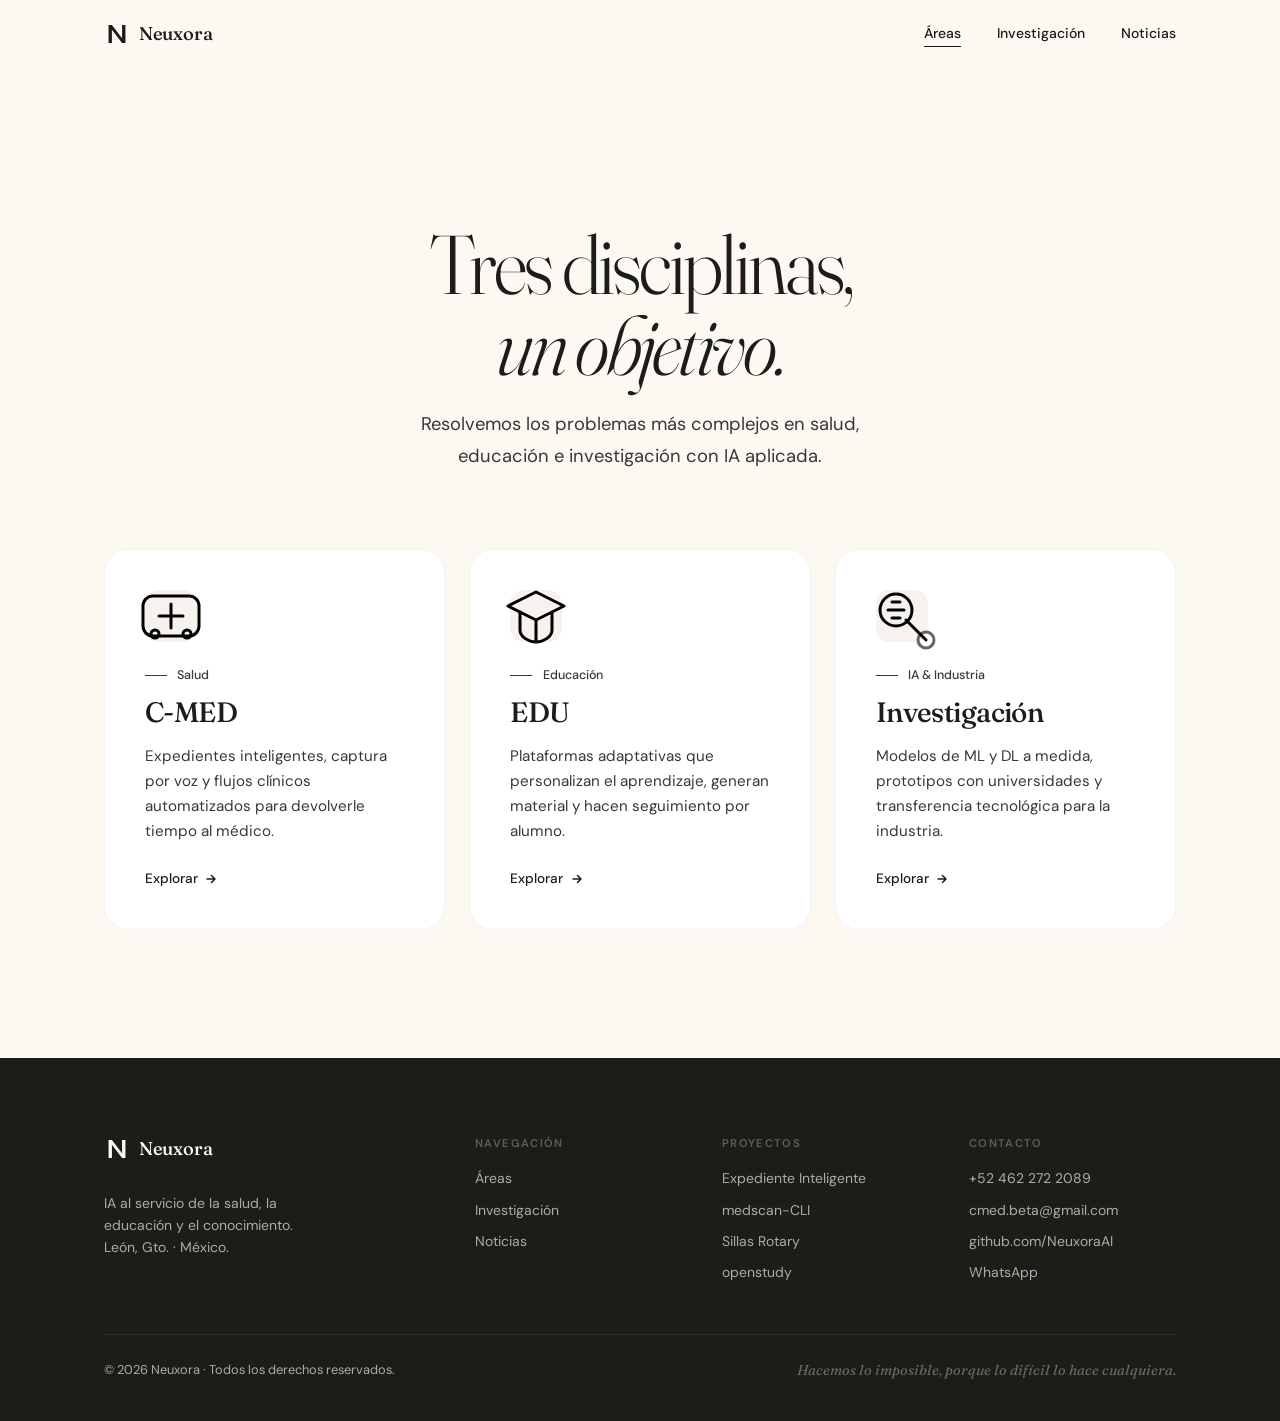
==== areas.html @ ff1f50e8 "style: switch to DM Sans, remove accent color, drop Carreras nav item - Replace Manrope with DM Sans" ====
<!DOCTYPE html>
<html lang="es-MX">
<head>
  <meta charset="utf-8" />
  <meta name="viewport" content="width=device-width, initial-scale=1" />
  <title>Áreas — Neuxora</title>
  <meta name="description" content="Salud, educación e investigación: tres disciplinas con un solo objetivo. IA aplicada donde más se necesita." />
  <link rel="icon" href="assets/logo-n.svg" type="image/svg+xml" />

  <link rel="preconnect" href="https://fonts.googleapis.com" />
  <link rel="preconnect" href="https://fonts.gstatic.com" crossorigin />
  <link href="https://fonts.googleapis.com/css2?family=DM+Sans:ital,opsz,wght@0,9..40,300..700;1,9..40,300..700&family=Fraunces:ital,opsz,wght@0,9..144,300..700;1,9..144,300..700&display=swap" rel="stylesheet" />

  <link rel="stylesheet" href="assets/neuxora.css" />
</head>
<body>

<!-- NAV -->
<nav id="nav">
  <div class="nav-inner">
    <a href="index.html" class="brand-mark" aria-label="Neuxora inicio">
      <svg viewBox="0 0 40 40" aria-hidden="true"><path fill="currentColor" d="M7 6h5.2l15.6 20.6V6H33v28h-5.2L12.2 13.4V34H7z"/></svg>
      <span class="brand-wordmark">Neuxora</span>
    </a>
    <div class="nav-links">
      <a href="areas.html"         class="nav-link active">Áreas</a>
      <a href="investigacion.html" class="nav-link">Investigación</a>
      <a href="noticias.html"      class="nav-link">Noticias</a>
    </div>
  </div>
</nav>

<!-- HERO -->
<header style="padding-top:clamp(8rem,18vw,14rem); padding-bottom:clamp(3rem,6vw,5rem);">
  <div class="u-container" style="max-width:56rem;">
    <h1 class="page-hero-title hero-in hero-in-1" style="text-align:center;">
      Tres disciplinas,<br><em>un objetivo.</em>
    </h1>
    <p class="hero-in hero-in-2" style="text-align:center; margin-top:1.5rem; font-size:clamp(1rem,1.8vw,1.15rem); line-height:1.7; color:var(--nx-muted); max-width:40ch; margin-left:auto; margin-right:auto;">
      Resolvemos los problemas más complejos en salud, educación e investigación con IA aplicada.
    </p>
  </div>
</header>

<main>

<!-- ═══════════ AREA LANDING CARDS ═══════════ -->
<section style="padding:0 clamp(2.5rem,5vw,5rem) clamp(5rem,10vw,8rem);">
  <div class="u-container">
    <div class="area-landing-grid">

      <!-- C-MED / Salud -->
      <a href="#" class="area-landing-card reveal" aria-label="Explorar área de Salud">
        <div class="area-landing-icon">
          <img src="assets/icon-cmed.svg" alt="" />
        </div>
        <span class="eyebrow" style="margin-bottom:0.75rem;">Salud</span>
        <h2 class="area-landing-name">C-MED</h2>
        <p class="area-landing-desc">
          Expedientes inteligentes, captura por voz y flujos clínicos automatizados para devolverle tiempo al médico.
        </p>
        <span class="area-landing-cta">
          Explorar
          <svg width="14" height="14" viewBox="0 0 14 14" fill="none" aria-hidden="true"><path d="M3 7h8m0 0L7.5 3.5M11 7l-3.5 3.5" stroke="currentColor" stroke-width="1.5" stroke-linecap="round" stroke-linejoin="round"/></svg>
        </span>
      </a>

      <!-- EDU / Educación -->
      <a href="#" class="area-landing-card reveal reveal-d1" aria-label="Explorar área de Educación">
        <div class="area-landing-icon">
          <img src="assets/icon-educacion.svg" alt="" />
        </div>
        <span class="eyebrow" style="margin-bottom:0.75rem;">Educación</span>
        <h2 class="area-landing-name">EDU</h2>
        <p class="area-landing-desc">
          Plataformas adaptativas que personalizan el aprendizaje, generan material y hacen seguimiento por alumno.
        </p>
        <span class="area-landing-cta">
          Explorar
          <svg width="14" height="14" viewBox="0 0 14 14" fill="none" aria-hidden="true"><path d="M3 7h8m0 0L7.5 3.5M11 7l-3.5 3.5" stroke="currentColor" stroke-width="1.5" stroke-linecap="round" stroke-linejoin="round"/></svg>
        </span>
      </a>

      <!-- Investigación -->
      <a href="#" class="area-landing-card reveal reveal-d2" aria-label="Explorar área de Investigación">
        <div class="area-landing-icon">
          <img src="assets/icon-investigacion.svg" alt="" />
        </div>
        <span class="eyebrow" style="margin-bottom:0.75rem;">IA &amp; Industria</span>
        <h2 class="area-landing-name">Investigación</h2>
        <p class="area-landing-desc">
          Modelos de ML y DL a medida, prototipos con universidades y transferencia tecnológica para la industria.
        </p>
        <span class="area-landing-cta">
          Explorar
          <svg width="14" height="14" viewBox="0 0 14 14" fill="none" aria-hidden="true"><path d="M3 7h8m0 0L7.5 3.5M11 7l-3.5 3.5" stroke="currentColor" stroke-width="1.5" stroke-linecap="round" stroke-linejoin="round"/></svg>
        </span>
      </a>

    </div>
  </div>
</section>

</main>

<!-- FOOTER -->
<footer class="footer-dark" style="padding:clamp(3rem,6vw,5rem) 0 2.5rem;">
  <div class="u-container">
    <div class="grid-footer">
      <div>
        <a href="index.html" class="brand-mark footer-logo" style="display:inline-flex;margin-bottom:1rem;">
          <svg viewBox="0 0 40 40" aria-hidden="true" style="height:26px;width:26px;"><path fill="currentColor" d="M7 6h5.2l15.6 20.6V6H33v28h-5.2L12.2 13.4V34H7z"/></svg>
          <span class="brand-wordmark">Neuxora</span>
        </a>
        <p style="font-size:0.875rem;max-width:22ch;line-height:1.6;margin-top:0.75rem;">IA al servicio de la salud, la educación y el conocimiento.<br>León, Gto. · México.</p>
      </div>
      <div>
        <span class="footer-col-label">Navegación</span>
        <a href="areas.html"         class="footer-link">Áreas</a>
        <a href="investigacion.html" class="footer-link">Investigación</a>
        <a href="noticias.html"      class="footer-link">Noticias</a>
      </div>
      <div>
        <span class="footer-col-label">Proyectos</span>
        <a href="https://github.com/NeuxoraAI/Expediente-Inteligente" target="_blank" rel="noopener" class="footer-link">Expediente Inteligente</a>
        <a href="https://github.com/NeuxoraAI/medscan-CLI"            target="_blank" rel="noopener" class="footer-link">medscan-CLI</a>
        <a href="https://github.com/NeuxoraAI/Sillas-Rotary"          target="_blank" rel="noopener" class="footer-link">Sillas Rotary</a>
        <a href="https://github.com/NeuxoraAI/openstudy"              target="_blank" rel="noopener" class="footer-link">openstudy</a>
      </div>
      <div>
        <span class="footer-col-label">Contacto</span>
        <a href="tel:+524622722089"         class="footer-link">+52 462 272 2089</a>
        <a href="mailto:cmed.beta@gmail.com" class="footer-link">cmed.beta@gmail.com</a>
        <a href="https://github.com/NeuxoraAI" target="_blank" rel="noopener" class="footer-link">github.com/NeuxoraAI</a>
        <a href="https://wa.me/524622722089"   target="_blank" rel="noopener" class="footer-link">WhatsApp</a>
      </div>
    </div>
    <div class="footer-divider" style="margin:2.5rem 0 1.5rem;"></div>
    <div style="display:flex;flex-wrap:wrap;justify-content:space-between;align-items:center;gap:1rem;">
      <p style="font-size:0.8rem;">© <span id="year">2026</span> Neuxora · Todos los derechos reservados.</p>
      <p class="footer-tagline">Hacemos lo imposible, porque lo difícil lo hace cualquiera.</p>
    </div>
  </div>
</footer>

<script>
  document.getElementById('year').textContent = new Date().getFullYear();
  var nav = document.getElementById('nav');
  window.addEventListener('scroll', function () {
    nav.classList.toggle('scrolled', window.scrollY > 20);
  }, { passive: true });
  var obs = new IntersectionObserver(function (entries) {
    entries.forEach(function (e) {
      if (e.isIntersecting) { e.target.classList.add('visible'); obs.unobserve(e.target); }
    });
  }, { threshold: 0.05, rootMargin: '0px 0px -60px 0px' });
  document.querySelectorAll('.reveal').forEach(function (el) { obs.observe(el); });
</script>

</body>
</html>
---- assets/neuxora.css ----
/* ═══════════════════════════════════════════════════════
   neuxora.css — shared styles across all pages
   ═══════════════════════════════════════════════════════ */

/* === VARIABLES === */
:root {
  --nx-bg:            #fcf9f3;
  --nx-surface:       #ffffff;
  --nx-alt:           #f6f3ed;
  --nx-warm:          #f0eee8;
  --nx-border:        rgba(217, 192, 197, 0.20);
  --nx-border-strong: #e8e5de;
  --nx-text:          #1c1c18;
  --nx-muted:         rgba(28, 28, 24, 0.88);
  --nx-subtle:        rgba(28, 28, 24, 0.74);
  --nx-accent:        #99405e;
  --nx-accent-hover:  #b84d70;
  --nx-accent-soft:   rgba(153, 64, 94, 0.10);
  --nx-dark:          #1c1c18;
  --nx-ease:          cubic-bezier(.25, .46, .45, .94);
  --nx-ease-brand:    cubic-bezier(.76, 0, .24, 1);
}

/* === RESET === */
*, *::before, *::after { box-sizing: border-box; margin: 0; padding: 0; }
html { scroll-behavior: smooth; }
body {
  font-family: 'DM Sans', system-ui, sans-serif;
  background: var(--nx-bg);
  color: var(--nx-text);
  -webkit-font-smoothing: antialiased;
  overflow-x: hidden;
  line-height: 1.55;
}
::selection { background: var(--nx-text); color: #fff; }
::-webkit-scrollbar { width: 8px; }
::-webkit-scrollbar-track { background: var(--nx-bg); }
::-webkit-scrollbar-thumb { background: var(--nx-border-strong); border-radius: 99px; border: 2px solid var(--nx-bg); }
::-webkit-scrollbar-thumb:hover { background: var(--nx-subtle); }

/* === LAYOUT === */
.u-container { max-width: 72rem; margin: 0 auto; padding: 0 2.5rem; }
@media (max-width: 640px) { .u-container { padding: 0 1.25rem; } }
.u-section    { padding: clamp(4rem, 8vw, 7rem) 0; }
.u-section-sm { padding: clamp(2.5rem, 5vw, 4rem) 0; }

/* === TYPOGRAPHY === */
.hero-title {
  font-family: 'Fraunces', serif;
  font-weight: 300;
  font-size: clamp(3rem, 7.5vw, 6.5rem);
  line-height: 0.96;
  letter-spacing: -0.04em;
  font-variation-settings: 'opsz' 144;
}
.hero-title a {
  color: var(--nx-text); text-decoration: none; font-style: italic;
  transition: color 0.2s ease;
}
.hero-title a:hover { color: var(--nx-text); }

.page-hero-title {
  font-family: 'Fraunces', serif;
  font-weight: 300;
  font-size: clamp(2.8rem, 6.5vw, 5.5rem);
  line-height: 0.97;
  letter-spacing: -0.035em;
  font-variation-settings: 'opsz' 144;
}
.page-hero-title em { font-style: italic; color: var(--nx-text); }

.section-title {
  font-family: 'Fraunces', serif;
  font-weight: 400;
  font-size: clamp(2.2rem, 4.5vw, 3.8rem);
  line-height: 1.02;
  letter-spacing: -0.025em;
  font-variation-settings: 'opsz' 144;
}
.section-title em { font-style: italic; color: var(--nx-text); }

/* === NAV === */
#nav {
  position: fixed; top: 0; z-index: 50; width: 100%;
  background: rgba(252, 249, 243, 0);
  transition: background 0.4s ease, border-color 0.4s ease;
  border-bottom: 1px solid transparent;
}
#nav.scrolled {
  background: rgba(252, 249, 243, 0.92);
  backdrop-filter: blur(12px);
  -webkit-backdrop-filter: blur(12px);
  border-bottom-color: var(--nx-border);
}
.nav-inner {
  max-width: 72rem; margin: 0 auto;
  display: flex; align-items: center; justify-content: space-between;
  padding: 1.25rem 2.5rem;
}
@media (max-width: 640px) { .nav-inner { padding: 1rem 1.25rem; } }

.brand-mark {
  display: inline-flex; align-items: center; gap: 0.55rem;
  color: var(--nx-text); text-decoration: none;
}
.brand-mark svg { height: 26px; width: 26px; transition: transform 0.4s var(--nx-ease); }
.brand-mark:hover svg { transform: rotate(-6deg) scale(1.04); }
.brand-wordmark { font-family: 'Fraunces', serif; font-weight: 500; font-size: 1.15rem; letter-spacing: -0.01em; }

.nav-links { display: flex; align-items: center; gap: 2.25rem; }
@media (max-width: 768px) { .nav-links { display: none; } }

.nav-link {
  font-size: 0.875rem; font-weight: 500; color: var(--nx-text);
  text-decoration: none; position: relative; transition: color 0.2s ease;
}
.nav-link::after {
  content: ''; position: absolute; left: 0; right: 100%; bottom: -2px;
  height: 1px; background: var(--nx-text);
  transition: right 0.35s var(--nx-ease);
}
.nav-link:hover::after, .nav-link.active::after { right: 0; }
.nav-link.active { color: var(--nx-text); }
.nav-link.active::after { background: var(--nx-text); }

/* === BUTTONS === */
.btn {
  display: inline-flex; align-items: center; justify-content: center; gap: 0.5rem;
  font-family: 'DM Sans', sans-serif; font-weight: 500; font-size: 0.9rem;
  padding: 0.7rem 1.35rem; border-radius: 999px;
  cursor: pointer; text-decoration: none; border: 1px solid transparent;
  transition: background 0.25s ease, color 0.25s ease, border-color 0.25s ease;
  white-space: nowrap;
}
.btn-primary { background: var(--nx-text); color: var(--nx-bg); }
.btn-primary:hover { background: #000; }
.btn-primary .arrow { transition: transform 0.3s var(--nx-ease); }
.btn-primary:hover .arrow { transform: translateX(3px); }
.btn-secondary { background: transparent; color: var(--nx-text); border-color: var(--nx-border-strong); }
.btn-secondary:hover { border-color: var(--nx-text); background: var(--nx-text); color: var(--nx-bg); }
.btn-ghost {
  background: transparent; color: var(--nx-text); padding: 0.4rem 0;
  border-radius: 0; border-bottom: 1px solid currentColor;
  transition: color 0.2s ease; text-decoration: none; font-size: 0.875rem; font-weight: 500;
}
.btn-ghost:hover { color: var(--nx-text); }

/* === EYEBROW === */
.eyebrow {
  display: inline-flex; align-items: center; gap: 0.65rem;
  font-size: 0.78rem; font-weight: 500; color: var(--nx-muted);
}
.eyebrow::before { content: ''; width: 22px; height: 1px; background: currentColor; }

/* === TAGS === */
.tag {
  display: inline-flex; align-items: center;
  padding: 0.22rem 0.65rem; border-radius: 999px;
  font-size: 0.72rem; font-weight: 500;
  background: var(--nx-alt); color: var(--nx-muted); border: 1px solid var(--nx-border);
}
.tag-accent { background: var(--nx-alt); color: var(--nx-muted); border-color: var(--nx-border); }

/* === CARDS === */
.card {
  background: var(--nx-surface); border: 1px solid var(--nx-border); border-radius: 20px;
  transition: border-color 0.3s ease, transform 0.4s var(--nx-ease), box-shadow 0.4s ease;
}
.card-hover:hover {
  border-color: var(--nx-border-strong);
  transform: translateY(-2px);
  box-shadow: 0 12px 32px -20px rgba(20, 20, 19, 0.18);
}

/* === PROJECT CARDS (Anthropic "Latest releases" style) === */
.project-card {
  display: flex; flex-direction: column; border: 1px solid var(--nx-border);
  border-radius: 20px; background: var(--nx-surface); overflow: hidden;
  text-decoration: none; color: var(--nx-text);
  transition: border-color 0.3s ease, transform 0.4s var(--nx-ease), box-shadow 0.4s ease;
}
.project-card:hover { border-color: var(--nx-text); transform: translateY(-3px); box-shadow: 0 16px 40px -20px rgba(20,20,19,0.2); }
.project-card-visual { height: 200px; position: relative; overflow: hidden; display: flex; align-items: flex-end; padding: 1.5rem; }
.project-card-body { padding: 1.5rem; flex: 1; display: flex; flex-direction: column; gap: 0.75rem; }
.project-card-title { font-family: 'Fraunces', serif; font-weight: 500; font-size: 1.35rem; letter-spacing: -0.01em; line-height: 1.2; }
.project-card-desc { font-size: 0.875rem; color: var(--nx-muted); line-height: 1.6; flex: 1; }
.project-card-footer { margin-top: auto; padding-top: 1rem; border-top: 1px solid var(--nx-border); }
.project-card-link {
  font-family: ui-monospace, monospace; font-size: 0.78rem;
  color: var(--nx-subtle); transition: color 0.2s;
  display: flex; align-items: center; gap: 0.4rem; text-decoration: none;
}
.project-card:hover .project-card-link { color: var(--nx-text); }

/* === DEPT ACCORDION === */
.dept-details { overflow: hidden; }
.dept-details summary::-webkit-details-marker,
.dept-details summary::marker { display: none; content: ''; }
.dept-details summary { list-style: none; }
.dept-details[open] { border-color: var(--nx-text); }
.dept-chevron {
  display: inline-flex; align-items: center; justify-content: center;
  width: 36px; height: 36px; border-radius: 999px;
  background: transparent; border: 1px solid var(--nx-border);
  transition: transform 0.35s ease, background 0.25s ease, border-color 0.25s ease, color 0.25s ease;
  flex-shrink: 0; color: var(--nx-text);
}
.dept-details[open] .dept-chevron {
  transform: rotate(180deg); background: var(--nx-text); border-color: var(--nx-text); color: var(--nx-bg);
}
.dept-summary:hover .dept-chevron { border-color: var(--nx-text); }
.dept-name { transition: color 0.25s ease; }
.dept-summary:hover .dept-name { color: var(--nx-text); }
.dept-tile {
  width: 52px; height: 52px; border-radius: 14px;
  display: inline-flex; align-items: center; justify-content: center;
  background: var(--nx-alt); flex-shrink: 0;
  transition: background 0.3s ease;
}
.dept-details[open] .dept-tile { background: var(--nx-text); }
.dept-details[open] .dept-tile img { filter: invert(1) brightness(5); }

/* === REPO CARDS === */
.repo-card {
  background: var(--nx-surface); border: 1px solid var(--nx-border); border-radius: 18px;
  padding: 1.6rem; display: flex; flex-direction: column; gap: 0.85rem;
  position: relative; overflow: hidden;
  transition: border-color 0.3s ease, transform 0.3s ease;
}
.repo-card::before {
  content: ''; position: absolute; left: 0; top: 0; bottom: 0; width: 2px;
  background: var(--nx-text); transform: scaleY(0); transform-origin: top;
  transition: transform 0.45s var(--nx-ease);
}
.repo-card:hover { border-color: var(--nx-text); transform: translateY(-2px); }
.repo-card:hover::before { transform: scaleY(1); }
.repo-title { font-family: 'Fraunces', serif; font-weight: 500; font-size: 1.2rem; letter-spacing: -0.01em; }
.repo-link {
  color: var(--nx-subtle); font-size: 0.78rem; font-family: ui-monospace, monospace;
  text-decoration: none; transition: color 0.2s; margin-top: auto;
}
.repo-link:hover { color: var(--nx-text); }

/* === ROW LINK (shared) === */
.row-link {
  display: flex;
  align-items: center;
  justify-content: space-between;
  padding: 1.25rem 0;
  border-bottom: 1px solid var(--nx-border);
  text-decoration: none;
  color: var(--nx-text);
  transition: padding-left 0.3s ease;
}
.row-link:hover { padding-left: 0.75rem; }
.row-link:hover .row-arrow { transform: translateX(4px); color: var(--nx-text); }
.row-meta { color: var(--nx-muted); font-size: 0.83rem; }
.row-arrow {
  color: var(--nx-subtle);
  transition: transform 0.35s var(--nx-ease), color 0.35s ease;
  flex-shrink: 0;
}

/* === PRINCIPLE CARD === */
.principle {
  padding: 1.75rem; border: 1px solid var(--nx-border); border-radius: 20px;
  background: var(--nx-surface); transition: background 0.3s, border-color 0.3s;
}
.principle:hover { background: var(--nx-bg); border-color: var(--nx-text); }
.principle-num {
  font-family: 'Fraunces', serif; font-weight: 300;
  font-size: 3rem; line-height: 1; color: var(--nx-text);
  font-variation-settings: 'opsz' 144;
}

/* === PARTNER === */
.partner {
  height: 80px; border: 1px solid var(--nx-border); border-radius: 14px;
  display: flex; align-items: center; justify-content: center;
  font-family: 'Fraunces', serif; font-size: 1rem; color: var(--nx-muted);
  background: var(--nx-surface); transition: color 0.3s, border-color 0.3s, background 0.3s;
  text-align: center; padding: 0 1rem;
}
.partner:hover { color: var(--nx-text); border-color: var(--nx-text); background: var(--nx-bg); }

/* === STEP CARD === */
.step-card {
  background: var(--nx-surface); border: 1px solid var(--nx-border); border-radius: 18px;
  padding: 1.5rem 1.75rem; display: flex; align-items: flex-start; gap: 1.25rem;
  transition: border-color 0.3s, transform 0.3s;
}
.step-card:hover { border-color: var(--nx-border-strong); transform: translateY(-1px); }
.step-number {
  display: inline-flex; align-items: center; justify-content: center;
  width: 44px; height: 44px; border-radius: 999px;
  background: var(--nx-bg); border: 1px solid var(--nx-border-strong);
  font-family: 'Fraunces', serif; font-size: 0.9rem; color: var(--nx-text); flex-shrink: 0;
}

/* === CTA BAND === */
.cta-band {
  background: var(--nx-dark); color: var(--nx-bg);
  border-radius: 28px; padding: clamp(2.5rem, 6vw, 5rem);
  position: relative; overflow: hidden;
}
.cta-band::before {
  content: ''; position: absolute; inset: 0;
  background:
    radial-gradient(60% 80% at 100% 0%, rgba(204,120,92,0.28), transparent 55%),
    radial-gradient(50% 80% at 0% 100%, rgba(153,64,94,0.2), transparent 55%);
  pointer-events: none;
}
.cta-title {
  font-family: 'Fraunces', serif; font-weight: 300;
  font-size: clamp(2.2rem, 5vw, 3.8rem); line-height: 1.02;
  letter-spacing: -0.03em; font-variation-settings: 'opsz' 144;
}
.cta-title em { color: var(--nx-bg); font-style: italic; }

/* === OPENSTUDY — legacy (kept for reference, not used on current pages) === */

/* === DARK FOOTER === */
.footer-dark { background: var(--nx-dark); color: rgba(252,249,243,0.65); }
.footer-dark a { color: rgba(252,249,243,0.65); text-decoration: none; transition: color 0.2s; }
.footer-dark a:hover { color: var(--nx-bg); }
.footer-logo { color: var(--nx-bg) !important; }
.footer-col-label { font-size: 0.7rem; font-weight: 600; text-transform: uppercase; letter-spacing: 0.12em; color: rgba(252,249,243,0.3); margin-bottom: 1rem; display: block; }
.footer-link { display: block; font-size: 0.875rem; margin-bottom: 0.6rem; }
.footer-divider { height: 1px; background: rgba(252,249,243,0.08); }
.footer-tagline { font-family: 'Fraunces', serif; font-style: italic; font-size: 0.9rem; color: rgba(252,249,243,0.35); }

/* === FORM === */
.nx-input {
  width: 100%; background: rgba(255,255,255,0.6);
  border: 1px solid var(--nx-border); border-radius: 12px;
  padding: 0.85rem 1.1rem; color: var(--nx-text);
  font-family: 'DM Sans', sans-serif; font-size: 0.95rem;
  outline: none; -webkit-appearance: none;
  transition: border-color 0.2s, background 0.2s;
}
.nx-input::placeholder { color: var(--nx-subtle); }
.nx-input:focus { border-color: var(--nx-text); background: white; }
[data-form-status] { min-height: 1.5rem; font-size: 0.88rem; color: var(--nx-muted); }
[data-form-status][data-state='success'] { color: #2F7D3A; }
[data-form-status][data-state='error']   { color: #A4372F; }
[data-form-status][data-state='pending'] { color: var(--nx-text); }

/* === LINK === */
.link-underline { position: relative; color: var(--nx-text); text-decoration: none; font-weight: 500; }
.link-underline::after { content: ''; position: absolute; left: 0; right: 0; bottom: -2px; height: 1px; background: currentColor; transform-origin: right; transition: transform 0.4s var(--nx-ease); }
.link-underline:hover::after { transform: scaleX(0); transform-origin: left; }

/* === REVEAL ANIMATIONS === */
.reveal { opacity: 0; transform: translateY(20px); transition: opacity 0.85s var(--nx-ease), transform 0.85s var(--nx-ease); }
.reveal.visible { opacity: 1; transform: none; }
.reveal-d1 { transition-delay: 0.08s; }
.reveal-d2 { transition-delay: 0.16s; }
.reveal-d3 { transition-delay: 0.24s; }

@keyframes fadeUp { from { opacity: 0; transform: translateY(28px); } to { opacity: 1; transform: none; } }
.hero-in   { opacity: 0; animation: fadeUp 1s var(--nx-ease) forwards; }
.hero-in-1 { animation-delay: 0.05s; }
.hero-in-2 { animation-delay: 0.18s; }
.hero-in-3 { animation-delay: 0.34s; }
.hero-in-4 { animation-delay: 0.50s; }

/* === MARQUEE === */
@keyframes marquee { from { transform: translateX(0); } to { transform: translateX(-50%); } }
.marquee-track { display: inline-flex; gap: 3rem; white-space: nowrap; animation: marquee 48s linear infinite; will-change: transform; }
.marquee-item { font-family: 'Fraunces', serif; font-weight: 400; font-size: clamp(1.5rem, 3.5vw, 2.4rem); color: var(--nx-text); letter-spacing: -0.02em; display: inline-flex; align-items: center; gap: 2.5rem; }
.marquee-dot { color: var(--nx-text); }

/* === RESPONSIVE GRIDS === */
.grid-hero     { display: grid; grid-template-columns: 1.4fr 1fr; gap: 4rem; align-items: end; }
.grid-2        { display: grid; grid-template-columns: repeat(2, 1fr); gap: 1.25rem; }
.grid-3        { display: grid; grid-template-columns: repeat(3, 1fr); gap: 1.25rem; }
.grid-4        { display: grid; grid-template-columns: repeat(4, 1fr); gap: 1.25rem; }
.grid-editorial { display: grid; grid-template-columns: 1fr 1.6fr; gap: 4rem; }
.grid-footer   { display: grid; grid-template-columns: 1.6fr 1fr 1fr 1fr; gap: 2.5rem; }
.grid-contact  { display: grid; grid-template-columns: 1.5fr 1fr; gap: 2rem; align-items: start; }

@media (max-width: 900px) {
  .grid-hero      { grid-template-columns: 1fr; gap: 2.5rem; }
  .grid-3         { grid-template-columns: repeat(2, 1fr); }
  .grid-4         { grid-template-columns: repeat(2, 1fr); }
  .grid-editorial { grid-template-columns: 1fr; gap: 2rem; }
  .grid-footer    { grid-template-columns: repeat(2, 1fr); }
  .grid-contact   { grid-template-columns: 1fr; }
}
@media (max-width: 640px) {
  .grid-2  { grid-template-columns: 1fr; }
  .grid-3  { grid-template-columns: 1fr; }
  .grid-4  { grid-template-columns: 1fr; }
  .grid-footer { grid-template-columns: 1fr; }
}

/* === REDUCED MOTION === */
@media (prefers-reduced-motion: reduce) {
  .reveal, .hero-in { opacity: 1; transform: none; transition: none; animation: none; }
  .marquee-track { animation: none; }
  .os-wrap, .os-wrap.in-view { padding: 0; transition: none; }
  .os-wrap .featured-project, .os-wrap.in-view .featured-project { border-radius: 20px; transition: none; }
}

/* ═══════════════════════════════════════════════════════
   FEATURED PROJECT — scroll expansion (index.html)
   ═══════════════════════════════════════════════════════ */

/* Outer wrapper: horizontal padding collapses on scroll */
.os-wrap {
  padding: 0 clamp(1rem, 5vw, 4rem);
  transition: padding 1.1s cubic-bezier(.76, 0, .24, 1);
}
.os-wrap.in-view {
  padding: 0;
}

.featured-project {
  display: flex;
  flex-direction: column;
  align-items: center;
  justify-content: center;
  text-align: center;
  background: var(--nx-dark);
  border-radius: 28px;
  padding: clamp(4rem, 9vw, 7rem) clamp(2rem, 6vw, 5rem);
  position: relative;
  overflow: hidden;
  transition: border-radius 1.1s cubic-bezier(.76, 0, .24, 1);
}
.os-wrap.in-view .featured-project {
  border-radius: 20px;
}
.featured-project::before {
  content: '';
  position: absolute;
  inset: 0;
  background:
    radial-gradient(55% 70% at 80% 10%, rgba(153,64,94,0.28), transparent 55%),
    radial-gradient(40% 55% at 20% 90%, rgba(204,120,92,0.13), transparent 50%);
  pointer-events: none;
}
.featured-project-copy { position: relative; z-index: 1; max-width: 38rem; }
.featured-project-eyebrow {
  display: inline-flex; align-items: center; gap: 0.65rem;
  font-size: 0.75rem; font-weight: 500; color: rgba(252,249,243,0.4); margin-bottom: 1.5rem;
}
.featured-project-eyebrow::before { content: ''; width: 22px; height: 1px; background: currentColor; }
.featured-project-title {
  font-family: 'Fraunces', serif; font-weight: 300;
  font-size: clamp(4rem, 10vw, 8rem); line-height: 0.88;
  letter-spacing: -0.05em; color: var(--nx-bg);
  font-variation-settings: 'opsz' 144;
}
.featured-project-subtitle {
  margin: 1.75rem auto 0;
  font-size: clamp(1rem, 1.8vw, 1.2rem);
  color: rgba(252,249,243,0.65);
  line-height: 1.65;
  max-width: 32ch;
}
.featured-project-btn {
  display: inline-flex; align-items: center; gap: 0.5rem;
  margin-top: 2.25rem;
  font-family: 'DM Sans', sans-serif; font-weight: 500; font-size: 0.9rem;
  padding: 0.75rem 1.5rem; border-radius: 999px;
  background: var(--nx-bg); color: var(--nx-text); border: 1px solid var(--nx-bg);
  text-decoration: none;
  transition: background 0.25s, color 0.25s, border-color 0.25s, transform 0.25s;
}
.featured-project-btn:hover { background: #fff; color: var(--nx-dark); border-color: #fff; transform: translateY(-1px); }

/* ═══════════════════════════════════════════════════════
   RELEASE CARDS — ARENA (index.html)
   ═══════════════════════════════════════════════════════ */
.release-grid {
  display: grid;
  grid-template-columns: repeat(3, 1fr);
  gap: 1.25rem;
}
@media (max-width: 900px) { .release-grid { grid-template-columns: repeat(2, 1fr); } }
@media (max-width: 640px) { .release-grid { grid-template-columns: 1fr; } }

.release-card {
  display: flex;
  flex-direction: column;
  background: var(--nx-alt);
  border: 1px solid var(--nx-border);
  border-radius: 20px;
  padding: clamp(1.75rem, 3vw, 2rem);
  text-decoration: none;
  color: var(--nx-text);
  transition: border-color 0.3s ease, transform 0.4s var(--nx-ease), box-shadow 0.4s ease;
}
.release-card:hover {
  border-color: var(--nx-text);
  transform: translateY(-3px);
  box-shadow: 0 12px 32px -16px rgba(20,20,19,0.15);
}
.release-card-header {
  margin-bottom: 0.9rem;
}
.release-card-title {
  font-family: 'Fraunces', serif;
  font-weight: 500;
  font-size: 1.15rem;
  letter-spacing: -0.01em;
  line-height: 1.28;
}
.release-card-desc {
  font-size: 0.96rem;
  color: var(--nx-muted);
  line-height: 1.65;
  flex: 1;
}
.release-card-meta {
  margin-top: 2rem;
  border-top: 1px solid rgba(28, 28, 24, 0.10);
  border-bottom: 1px solid rgba(28, 28, 24, 0.10);
}
.release-meta-row {
  display: grid;
  grid-template-columns: 110px 1fr;
  gap: 1rem;
  align-items: center;
  padding: 0.85rem 0;
}
.release-meta-row + .release-meta-row {
  border-top: 1px solid rgba(28, 28, 24, 0.10);
}
.release-meta-label {
  font-size: 0.72rem;
  font-weight: 600;
  letter-spacing: 0.10em;
  text-transform: uppercase;
  color: var(--nx-subtle);
}
.release-meta-value {
  font-size: 0.92rem;
  color: var(--nx-muted);
}
.release-card-footer {
  margin-top: 1.5rem;
}
.release-card-link {
  display: inline-flex;
  align-items: center;
  justify-content: center;
  min-width: 9.5rem;
  padding: 0.8rem 1rem;
  border-radius: 10px;
  background: var(--nx-text);
  color: var(--nx-bg);
  gap: 0.35rem;
  font-size: 0.88rem;
  font-weight: 500;
  transition: background 0.25s ease, transform 0.25s ease;
}
.release-card:hover .release-card-link { background: #000; transform: translateY(-1px); }

/* ═══════════════════════════════════════════════════════
   MISSION SECTION (index.html)
   ═══════════════════════════════════════════════════════ */
.grid-mission {
  display: grid;
  grid-template-columns: 1fr 1fr;
  gap: 5rem;
  align-items: start;
}
@media (max-width: 900px) { .grid-mission { grid-template-columns: 1fr; gap: 3rem; } }

.mission-quote {
  font-family: 'Fraunces', serif;
  font-size: clamp(1.5rem, 3.5vw, 2.8rem);
  line-height: 1.25;
  letter-spacing: -0.02em;
  color: var(--nx-text);
  font-weight: 300;
  font-variation-settings: 'opsz' 144;
}
.mission-quote em { color: var(--nx-text); font-style: italic; }

.mission-links {
  display: flex;
  flex-direction: column;
}
.mission-link {
  display: flex;
  align-items: center;
  justify-content: space-between;
  padding: 1rem 0;
  border-bottom: 1px solid var(--nx-border);
  text-decoration: none;
  color: var(--nx-text);
  transition: padding-left 0.3s ease;
}
.mission-link:first-child { border-top: 1px solid var(--nx-border); }
.mission-link:hover { padding-left: 0.75rem; }
.mission-link:hover .mission-link-title { color: var(--nx-text); }
.mission-link-label {
  font-size: 0.78rem;
  font-weight: 500;
  color: var(--nx-subtle);
  min-width: 120px;
}
.mission-link-title {
  font-size: 1rem;
  font-weight: 500;
  transition: color 0.25s ease;
}

/* ═══════════════════════════════════════════════════════
   AREA LANDING CARDS (areas.html)
   ═══════════════════════════════════════════════════════ */
.area-landing-grid {
  display: grid;
  grid-template-columns: repeat(3, 1fr);
  gap: 1.5rem;
}
@media (max-width: 900px) { .area-landing-grid { grid-template-columns: 1fr; } }

.area-landing-card {
  display: flex;
  flex-direction: column;
  background: var(--nx-surface);
  border: 1px solid var(--nx-border);
  border-radius: 24px;
  padding: clamp(2rem, 4vw, 2.5rem);
  text-decoration: none;
  color: var(--nx-text);
  transition: border-color 0.3s ease, transform 0.4s var(--nx-ease), box-shadow 0.4s ease;
}
.area-landing-card:hover {
  border-color: var(--nx-text);
  transform: translateY(-3px);
  box-shadow: 0 16px 40px -20px rgba(20,20,19,0.2);
}
.area-landing-icon {
  width: 52px; height: 52px; border-radius: 14px;
  display: inline-flex; align-items: center; justify-content: center;
  background: var(--nx-alt); margin-bottom: 1.5rem;
  transition: background 0.3s ease;
}
.area-landing-card:hover .area-landing-icon { background: var(--nx-text); }
.area-landing-card:hover .area-landing-icon img { filter: invert(1) brightness(5); }
.area-landing-name {
  font-family: 'Fraunces', serif;
  font-size: 1.75rem;
  font-weight: 500;
  letter-spacing: -0.02em;
  line-height: 1.1;
  transition: color 0.25s ease;
}
.area-landing-card:hover .area-landing-name { color: var(--nx-text); }
.area-landing-desc {
  margin-top: 1rem;
  font-size: 0.95rem;
  color: var(--nx-muted);
  line-height: 1.65;
  flex: 1;
}
.area-landing-cta {
  display: inline-flex;
  align-items: center;
  gap: 0.4rem;
  margin-top: 1.5rem;
  font-size: 0.85rem;
  font-weight: 500;
  color: var(--nx-text);
  transition: gap 0.3s ease;
}
.area-landing-card:hover .area-landing-cta { gap: 0.65rem; }

/* ═══════════════════════════════════════════════════════
   RESEARCH PAGE (investigacion.html)
   ═══════════════════════════════════════════════════════ */

/* Team pills */
.research-pill {
  display: inline-flex;
  align-items: center;
  padding: 0.5rem 1rem;
  border-radius: 999px;
  font-size: 0.82rem;
  font-weight: 500;
  color: var(--nx-muted);
  background: var(--nx-alt);
  border: 1px solid var(--nx-border);
  text-decoration: none;
  transition: background 0.25s, color 0.25s, border-color 0.25s;
}
.research-pill:hover {
  border-color: var(--nx-text);
  color: var(--nx-text);
}
.research-pill.active {
  background: var(--nx-text);
  color: var(--nx-bg);
  border-color: var(--nx-text);
}

/* Team columns — single horizontal row like Anthropic */
.research-teams-h {
  display: grid;
  grid-template-columns: repeat(4, 1fr);
  gap: 1.5rem;
}
@media (max-width: 900px) {
  .research-teams-h { grid-template-columns: repeat(2, 1fr); }
}
@media (max-width: 640px) {
  .research-teams-h { grid-template-columns: 1fr; }
}
.research-team-col-name {
  font-family: 'Fraunces', serif;
  font-size: 1.15rem;
  font-weight: 500;
  letter-spacing: -0.01em;
  margin-bottom: 0.75rem;
  color: var(--nx-text);
}
.research-team-col-desc {
  font-size: 0.88rem;
  color: var(--nx-muted);
  line-height: 1.65;
}

/* ═══════════════════════════════════════════════════════
   SHARED UTILITIES
   ═══════════════════════════════════════════════════════ */

.proximamente-badge {
  display: inline-flex;
  align-items: center;
  gap: 0.4rem;
  font-size: 0.7rem;
  font-weight: 600;
  text-transform: uppercase;
  letter-spacing: 0.12em;
  color: var(--nx-muted);
  padding: 0.35rem 0.75rem;
  background: var(--nx-alt);
  border: 1px solid var(--nx-border);
  border-radius: 999px;
}

.proximamente-badge::before {
  content: '';
  width: 6px;
  height: 6px;
  background: var(--nx-text);
  border-radius: 50%;
  animation: pulse-dot 2s ease infinite;
}

@keyframes pulse-dot {
  0%, 100% { opacity: 1; }
  50% { opacity: 0.4; }
}
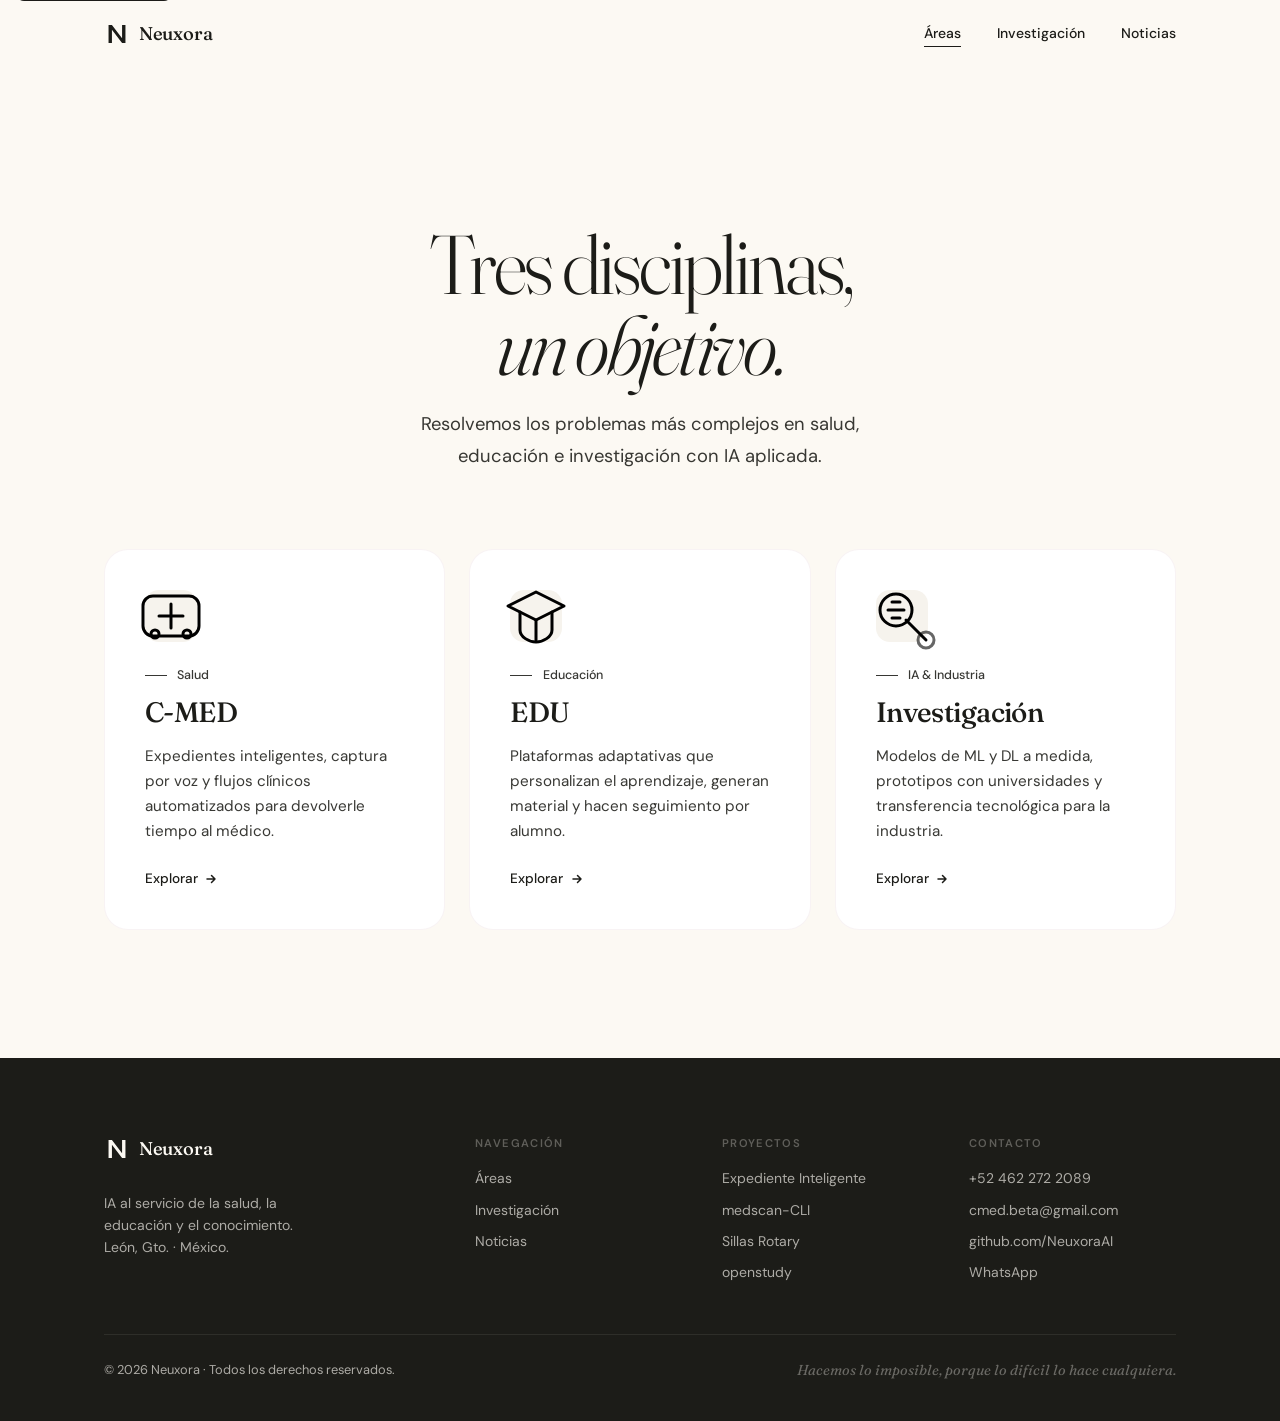
==== commit cd1dd39f: "feat: seo, mobile nav, animations and a11y pass - copy: switch remaining voseo to neutral Spanish in" ====
--- a/areas.html
+++ b/areas.html
@@ -5,15 +5,40 @@
   <meta name="viewport" content="width=device-width, initial-scale=1" />
   <title>Áreas — Neuxora</title>
   <meta name="description" content="Salud, educación e investigación: tres disciplinas con un solo objetivo. IA aplicada donde más se necesita." />
+  <meta name="theme-color" content="#fcf9f3" />
+  <meta name="author" content="Neuxora" />
+  <meta name="robots" content="index, follow, max-image-preview:large" />
+  <link rel="canonical" href="https://neuxora.com/areas.html" />
+
+  <meta property="og:site_name"   content="Neuxora" />
+  <meta property="og:title"       content="Áreas — Neuxora" />
+  <meta property="og:description" content="Salud, educación e investigación: tres disciplinas con un solo objetivo. IA aplicada donde más se necesita." />
+  <meta property="og:type"        content="website" />
+  <meta property="og:url"         content="https://neuxora.com/areas.html" />
+  <meta property="og:locale"      content="es_MX" />
+  <meta property="og:image"       content="https://neuxora.com/assets/og-image.png" />
+  <meta property="og:image:width"  content="1200" />
+  <meta property="og:image:height" content="630" />
+  <meta property="og:image:alt"   content="Neuxora — Software a medida desde la ciencia" />
+
+  <meta name="twitter:card"        content="summary_large_image" />
+  <meta name="twitter:title"       content="Áreas — Neuxora" />
+  <meta name="twitter:description" content="Salud, educación e investigación: tres disciplinas con un solo objetivo. IA aplicada donde más se necesita." />
+  <meta name="twitter:image"       content="https://neuxora.com/assets/og-image.png" />
+
   <link rel="icon" href="assets/logo-n.svg" type="image/svg+xml" />
+  <link rel="apple-touch-icon" href="assets/logo-n.svg" />
 
   <link rel="preconnect" href="https://fonts.googleapis.com" />
   <link rel="preconnect" href="https://fonts.gstatic.com" crossorigin />
-  <link href="https://fonts.googleapis.com/css2?family=DM+Sans:ital,opsz,wght@0,9..40,300..700;1,9..40,300..700&family=Fraunces:ital,opsz,wght@0,9..144,300..700;1,9..144,300..700&display=swap" rel="stylesheet" />
+  <link href="https://fonts.googleapis.com/css2?family=DM+Sans:opsz,wght@9..40,400;9..40,500;9..40,600&family=Fraunces:ital,opsz,wght@0,9..144,300;0,9..144,400;0,9..144,500;1,9..144,300;1,9..144,400&display=swap" rel="stylesheet" />
 
   <link rel="stylesheet" href="assets/neuxora.css" />
+  <script defer src="assets/nav.js"></script>
 </head>
 <body>
+
+<a href="#main" class="skip-link">Saltar al contenido</a>
 
 <!-- NAV -->
 <nav id="nav">
@@ -27,8 +52,19 @@
       <a href="investigacion.html" class="nav-link">Investigación</a>
       <a href="noticias.html"      class="nav-link">Noticias</a>
     </div>
+    <button class="nav-toggle" type="button" aria-label="Abrir menú" aria-expanded="false" aria-controls="mobile-menu">
+      <span class="nav-toggle-bars" aria-hidden="true"><span></span><span></span><span></span></span>
+    </button>
   </div>
 </nav>
+
+<aside class="mobile-menu" id="mobile-menu" aria-hidden="true" aria-label="Menú de navegación">
+  <nav class="mobile-menu-list">
+    <a href="areas.html"         class="mobile-menu-link" aria-current="page">Áreas</a>
+    <a href="investigacion.html" class="mobile-menu-link">Investigación</a>
+    <a href="noticias.html"      class="mobile-menu-link">Noticias</a>
+  </nav>
+</aside>
 
 <!-- HERO -->
 <header style="padding-top:clamp(8rem,18vw,14rem); padding-bottom:clamp(3rem,6vw,5rem);">
@@ -42,7 +78,7 @@
   </div>
 </header>
 
-<main>
+<main id="main">
 
 <!-- ═══════════ AREA LANDING CARDS ═══════════ -->
 <section style="padding:0 clamp(2.5rem,5vw,5rem) clamp(5rem,10vw,8rem);">
--- a/assets/neuxora.css
+++ b/assets/neuxora.css
@@ -38,6 +38,43 @@
 ::-webkit-scrollbar-thumb { background: var(--nx-border-strong); border-radius: 99px; border: 2px solid var(--nx-bg); }
 ::-webkit-scrollbar-thumb:hover { background: var(--nx-subtle); }
 
+/* === FOCUS-VISIBLE === */
+:focus { outline: none; }
+:focus-visible {
+  outline: 2px solid var(--nx-text);
+  outline-offset: 3px;
+  border-radius: inherit;
+}
+/* Light outline on dark surfaces so the ring stays readable */
+.featured-project :focus-visible,
+.footer-dark :focus-visible,
+.release-card-link:focus-visible,
+.release-card:focus-visible .release-card-link {
+  outline-color: var(--nx-bg);
+}
+/* Tighter offset on inline text links */
+.nav-link:focus-visible,
+.footer-link:focus-visible,
+.mission-link:focus-visible {
+  outline-offset: 4px;
+}
+/* Skip-to-content link for keyboard users */
+.skip-link {
+  position: absolute;
+  top: -40px;
+  left: 1rem;
+  z-index: 100;
+  padding: 0.6rem 1rem;
+  background: var(--nx-text);
+  color: var(--nx-bg);
+  font-size: 0.875rem;
+  font-weight: 500;
+  text-decoration: none;
+  border-radius: 8px;
+  transition: top 0.2s ease;
+}
+.skip-link:focus { top: 1rem; outline: 2px solid var(--nx-bg); outline-offset: 2px; }
+
 /* === LAYOUT === */
 .u-container { max-width: 72rem; margin: 0 auto; padding: 0 2.5rem; }
 @media (max-width: 640px) { .u-container { padding: 0 1.25rem; } }
@@ -122,6 +159,117 @@
 .nav-link:hover::after, .nav-link.active::after { right: 0; }
 .nav-link.active { color: var(--nx-text); }
 .nav-link.active::after { background: var(--nx-text); }
+
+/* === MOBILE NAV === */
+.nav-toggle {
+  display: none;
+  background: transparent;
+  border: 1px solid var(--nx-border);
+  color: var(--nx-text);
+  width: 44px;
+  height: 44px;
+  border-radius: 999px;
+  cursor: pointer;
+  align-items: center;
+  justify-content: center;
+  padding: 0;
+  transition: border-color 0.25s ease, background 0.25s ease;
+}
+.nav-toggle:hover { border-color: var(--nx-text); }
+.nav-toggle-bars {
+  display: inline-flex;
+  flex-direction: column;
+  gap: 5px;
+  width: 18px;
+}
+.nav-toggle-bars span {
+  display: block;
+  height: 1.5px;
+  background: currentColor;
+  border-radius: 1px;
+  transition: transform 0.35s var(--nx-ease), opacity 0.25s ease;
+  transform-origin: center;
+}
+.nav-toggle[aria-expanded="true"] .nav-toggle-bars span:nth-child(1) {
+  transform: translateY(3.25px) rotate(45deg);
+}
+.nav-toggle[aria-expanded="true"] .nav-toggle-bars span:nth-child(2) {
+  opacity: 0;
+  transform: scaleX(0);
+}
+.nav-toggle[aria-expanded="true"] .nav-toggle-bars span:nth-child(3) {
+  transform: translateY(-3.25px) rotate(-45deg);
+}
+@media (max-width: 768px) {
+  .nav-toggle { display: inline-flex; }
+}
+
+.mobile-menu {
+  position: fixed;
+  top: 0;
+  left: 0;
+  right: 0;
+  z-index: 49;
+  background: rgba(252, 249, 243, 0.98);
+  backdrop-filter: blur(16px);
+  -webkit-backdrop-filter: blur(16px);
+  border-bottom: 1px solid var(--nx-border);
+  padding: 5.5rem 1.25rem 2.5rem;
+  transform: translateY(-100%);
+  transition: transform 0.5s cubic-bezier(.76, 0, .24, 1);
+  visibility: hidden;
+}
+.mobile-menu[data-open="true"] {
+  transform: translateY(0);
+  visibility: visible;
+}
+.mobile-menu-list {
+  display: flex;
+  flex-direction: column;
+  list-style: none;
+  padding: 0;
+  margin: 0;
+}
+.mobile-menu-link {
+  display: flex;
+  align-items: center;
+  justify-content: space-between;
+  padding: 1.25rem 0.25rem;
+  border-bottom: 1px solid var(--nx-border);
+  font-family: 'Fraunces', serif;
+  font-size: 1.75rem;
+  font-weight: 400;
+  letter-spacing: -0.015em;
+  color: var(--nx-text);
+  text-decoration: none;
+  opacity: 0;
+  transform: translateY(10px);
+  transition: opacity 0.4s ease, transform 0.4s var(--nx-ease), padding-left 0.3s ease;
+}
+.mobile-menu[data-open="true"] .mobile-menu-link {
+  opacity: 1;
+  transform: translateY(0);
+}
+.mobile-menu[data-open="true"] .mobile-menu-link:nth-child(1) { transition-delay: 0.15s; }
+.mobile-menu[data-open="true"] .mobile-menu-link:nth-child(2) { transition-delay: 0.22s; }
+.mobile-menu[data-open="true"] .mobile-menu-link:nth-child(3) { transition-delay: 0.29s; }
+.mobile-menu-link:hover { padding-left: 0.75rem; }
+.mobile-menu-link::after {
+  content: '→';
+  font-family: 'DM Sans', sans-serif;
+  font-size: 1rem;
+  color: var(--nx-subtle);
+  transition: transform 0.3s var(--nx-ease), color 0.2s ease;
+}
+.mobile-menu-link:hover::after {
+  transform: translateX(4px);
+  color: var(--nx-text);
+}
+body.mobile-menu-open { overflow: hidden; }
+
+@media (prefers-reduced-motion: reduce) {
+  .mobile-menu, .mobile-menu-link, .nav-toggle-bars span { transition: none; }
+}
 
 /* === BUTTONS === */
 .btn {
@@ -351,24 +499,44 @@
 .link-underline:hover::after { transform: scaleX(0); transform-origin: left; }
 
 /* === REVEAL ANIMATIONS === */
-.reveal { opacity: 0; transform: translateY(20px); transition: opacity 0.85s var(--nx-ease), transform 0.85s var(--nx-ease); }
-.reveal.visible { opacity: 1; transform: none; }
-.reveal-d1 { transition-delay: 0.08s; }
-.reveal-d2 { transition-delay: 0.16s; }
-.reveal-d3 { transition-delay: 0.24s; }
-
-@keyframes fadeUp { from { opacity: 0; transform: translateY(28px); } to { opacity: 1; transform: none; } }
-.hero-in   { opacity: 0; animation: fadeUp 1s var(--nx-ease) forwards; }
+.reveal {
+  opacity: 0;
+  transform: translateY(24px);
+  filter: blur(4px);
+  transition: opacity 0.9s var(--nx-ease), transform 0.9s var(--nx-ease), filter 0.9s var(--nx-ease);
+}
+.reveal.visible { opacity: 1; transform: none; filter: blur(0); }
+.reveal-d1 { transition-delay: 0.10s; }
+.reveal-d2 { transition-delay: 0.20s; }
+.reveal-d3 { transition-delay: 0.30s; }
+.reveal-d4 { transition-delay: 0.40s; }
+.reveal-d5 { transition-delay: 0.55s; }
+.reveal-d6 { transition-delay: 0.70s; }
+
+@keyframes fadeUp {
+  from { opacity: 0; transform: translateY(40px); filter: blur(10px); }
+  to   { opacity: 1; transform: none;             filter: blur(0);    }
+}
+.hero-in   { opacity: 0; animation: fadeUp 1.2s var(--nx-ease-brand) forwards; }
 .hero-in-1 { animation-delay: 0.05s; }
-.hero-in-2 { animation-delay: 0.18s; }
-.hero-in-3 { animation-delay: 0.34s; }
-.hero-in-4 { animation-delay: 0.50s; }
+.hero-in-2 { animation-delay: 0.22s; }
+.hero-in-3 { animation-delay: 0.40s; }
+.hero-in-4 { animation-delay: 0.58s; }
 
 /* === MARQUEE === */
 @keyframes marquee { from { transform: translateX(0); } to { transform: translateX(-50%); } }
+.marquee {
+  overflow: hidden;
+  padding: clamp(2.5rem, 5vw, 4rem) 0;
+  border-top: 1px solid var(--nx-border);
+  border-bottom: 1px solid var(--nx-border);
+  -webkit-mask-image: linear-gradient(90deg, transparent 0, #000 10%, #000 90%, transparent 100%);
+          mask-image: linear-gradient(90deg, transparent 0, #000 10%, #000 90%, transparent 100%);
+}
 .marquee-track { display: inline-flex; gap: 3rem; white-space: nowrap; animation: marquee 48s linear infinite; will-change: transform; }
-.marquee-item { font-family: 'Fraunces', serif; font-weight: 400; font-size: clamp(1.5rem, 3.5vw, 2.4rem); color: var(--nx-text); letter-spacing: -0.02em; display: inline-flex; align-items: center; gap: 2.5rem; }
-.marquee-dot { color: var(--nx-text); }
+.marquee:hover .marquee-track { animation-play-state: paused; }
+.marquee-item { font-family: 'Fraunces', serif; font-weight: 400; font-size: clamp(1.5rem, 3.5vw, 2.4rem); color: var(--nx-text); letter-spacing: -0.02em; display: inline-flex; align-items: center; gap: 2.5rem; font-style: italic; font-variation-settings: 'opsz' 144; }
+.marquee-dot { color: var(--nx-subtle); font-style: normal; }
 
 /* === RESPONSIVE GRIDS === */
 .grid-hero     { display: grid; grid-template-columns: 1.4fr 1fr; gap: 4rem; align-items: end; }
@@ -396,10 +564,10 @@
 
 /* === REDUCED MOTION === */
 @media (prefers-reduced-motion: reduce) {
-  .reveal, .hero-in { opacity: 1; transform: none; transition: none; animation: none; }
+  .reveal, .hero-in { opacity: 1; transform: none; filter: none; transition: none; animation: none; }
   .marquee-track { animation: none; }
   .os-wrap, .os-wrap.in-view { padding: 0; transition: none; }
-  .os-wrap .featured-project, .os-wrap.in-view .featured-project { border-radius: 20px; transition: none; }
+  .os-wrap .featured-project, .os-wrap.in-view .featured-project { border-radius: 20px; transform: none; transition: none; }
 }
 
 /* ═══════════════════════════════════════════════════════
@@ -408,8 +576,8 @@
 
 /* Outer wrapper: horizontal padding collapses on scroll */
 .os-wrap {
-  padding: 0 clamp(1rem, 5vw, 4rem);
-  transition: padding 1.1s cubic-bezier(.76, 0, .24, 1);
+  padding: 0 clamp(2rem, 12vw, 10rem);
+  transition: padding 1.5s cubic-bezier(.76, 0, .24, 1);
 }
 .os-wrap.in-view {
   padding: 0;
@@ -422,23 +590,37 @@
   justify-content: center;
   text-align: center;
   background: var(--nx-dark);
-  border-radius: 28px;
+  border-radius: 32px;
   padding: clamp(4rem, 9vw, 7rem) clamp(2rem, 6vw, 5rem);
   position: relative;
   overflow: hidden;
-  transition: border-radius 1.1s cubic-bezier(.76, 0, .24, 1);
+  transform: scale(0.97);
+  transition:
+    border-radius 1.5s cubic-bezier(.76, 0, .24, 1),
+    transform     1.5s cubic-bezier(.76, 0, .24, 1);
 }
 .os-wrap.in-view .featured-project {
   border-radius: 20px;
+  transform: scale(1);
 }
 .featured-project::before {
   content: '';
   position: absolute;
-  inset: 0;
+  inset: -20%;
   background:
     radial-gradient(55% 70% at 80% 10%, rgba(153,64,94,0.28), transparent 55%),
     radial-gradient(40% 55% at 20% 90%, rgba(204,120,92,0.13), transparent 50%);
   pointer-events: none;
+  animation: featured-drift 22s ease-in-out infinite alternate;
+  will-change: transform;
+}
+@keyframes featured-drift {
+  0%   { transform: translate3d(-2%, -1%, 0) scale(1); }
+  50%  { transform: translate3d(1%, 2%, 0) scale(1.04); }
+  100% { transform: translate3d(2%, -2%, 0) scale(1.02); }
+}
+@media (prefers-reduced-motion: reduce) {
+  .featured-project::before { animation: none; inset: 0; }
 }
 .featured-project-copy { position: relative; z-index: 1; max-width: 38rem; }
 .featured-project-eyebrow {
@@ -451,6 +633,8 @@
   font-size: clamp(4rem, 10vw, 8rem); line-height: 0.88;
   letter-spacing: -0.05em; color: var(--nx-bg);
   font-variation-settings: 'opsz' 144;
+  transform: translate3d(calc(var(--mx, 0) * 6px), calc(var(--my, 0) * 6px), 0);
+  transition: transform 0.6s cubic-bezier(.2,.8,.2,1);
 }
 .featured-project-subtitle {
   margin: 1.75rem auto 0;
@@ -585,6 +769,7 @@
   flex-direction: column;
 }
 .mission-link {
+  position: relative;
   display: flex;
   align-items: center;
   justify-content: space-between;
@@ -592,10 +777,36 @@
   border-bottom: 1px solid var(--nx-border);
   text-decoration: none;
   color: var(--nx-text);
-  transition: padding-left 0.3s ease;
+  transition: padding-left 0.45s var(--nx-ease);
+}
+.mission-link::before {
+  content: '';
+  position: absolute;
+  left: 0;
+  top: 0;
+  bottom: 0;
+  width: 2px;
+  background: var(--nx-text);
+  transform: scaleY(0);
+  transform-origin: top;
+  transition: transform 0.5s var(--nx-ease);
+}
+.mission-link::after {
+  content: '→';
+  position: absolute;
+  right: 0;
+  top: 50%;
+  transform: translate(-6px, -50%);
+  opacity: 0;
+  font-size: 1rem;
+  color: var(--nx-text);
+  transition: transform 0.45s var(--nx-ease), opacity 0.35s ease;
+  pointer-events: none;
 }
 .mission-link:first-child { border-top: 1px solid var(--nx-border); }
-.mission-link:hover { padding-left: 0.75rem; }
+.mission-link:hover { padding-left: 1.1rem; }
+.mission-link:hover::before { transform: scaleY(1); }
+.mission-link:hover::after { transform: translate(0, -50%); opacity: 1; }
 .mission-link:hover .mission-link-title { color: var(--nx-text); }
 .mission-link-label {
   font-size: 0.78rem;
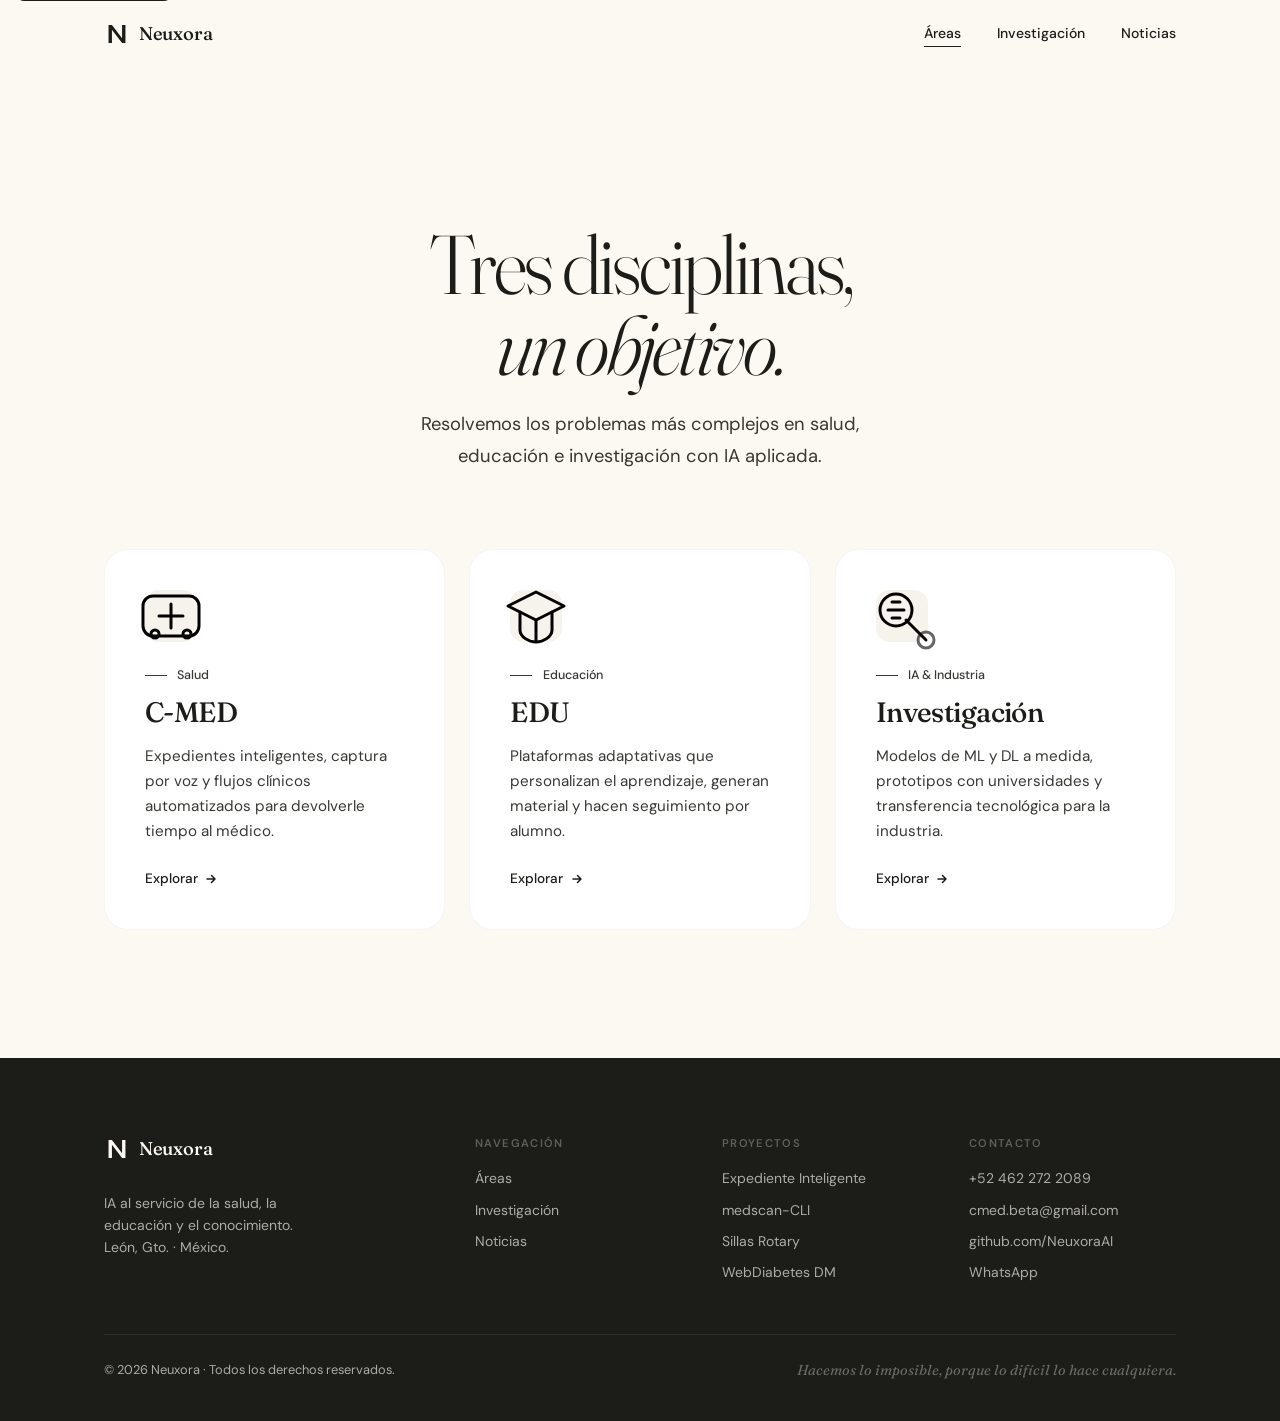
==== commit 6e79c441: "content: feature Sillas Rotary, swap openstudy for WebDiabetes, add Mamba research" ====
--- a/areas.html
+++ b/areas.html
@@ -160,8 +160,8 @@
         <span class="footer-col-label">Proyectos</span>
         <a href="https://github.com/NeuxoraAI/Expediente-Inteligente" target="_blank" rel="noopener" class="footer-link">Expediente Inteligente</a>
         <a href="https://github.com/NeuxoraAI/medscan-CLI"            target="_blank" rel="noopener" class="footer-link">medscan-CLI</a>
-        <a href="https://github.com/NeuxoraAI/Sillas-Rotary"          target="_blank" rel="noopener" class="footer-link">Sillas Rotary</a>
-        <a href="https://github.com/NeuxoraAI/openstudy"              target="_blank" rel="noopener" class="footer-link">openstudy</a>
+        <a href="https://github.com/NeuxoraAI/Sillas-Rotary/tree/branch-beta03"          target="_blank" rel="noopener" class="footer-link">Sillas Rotary</a>
+        <a href="https://github.com/NeuxoraAI/WebDiabetes-DM-2026-06/tree/develop" target="_blank" rel="noopener" class="footer-link">WebDiabetes DM</a>
       </div>
       <div>
         <span class="footer-col-label">Contacto</span>
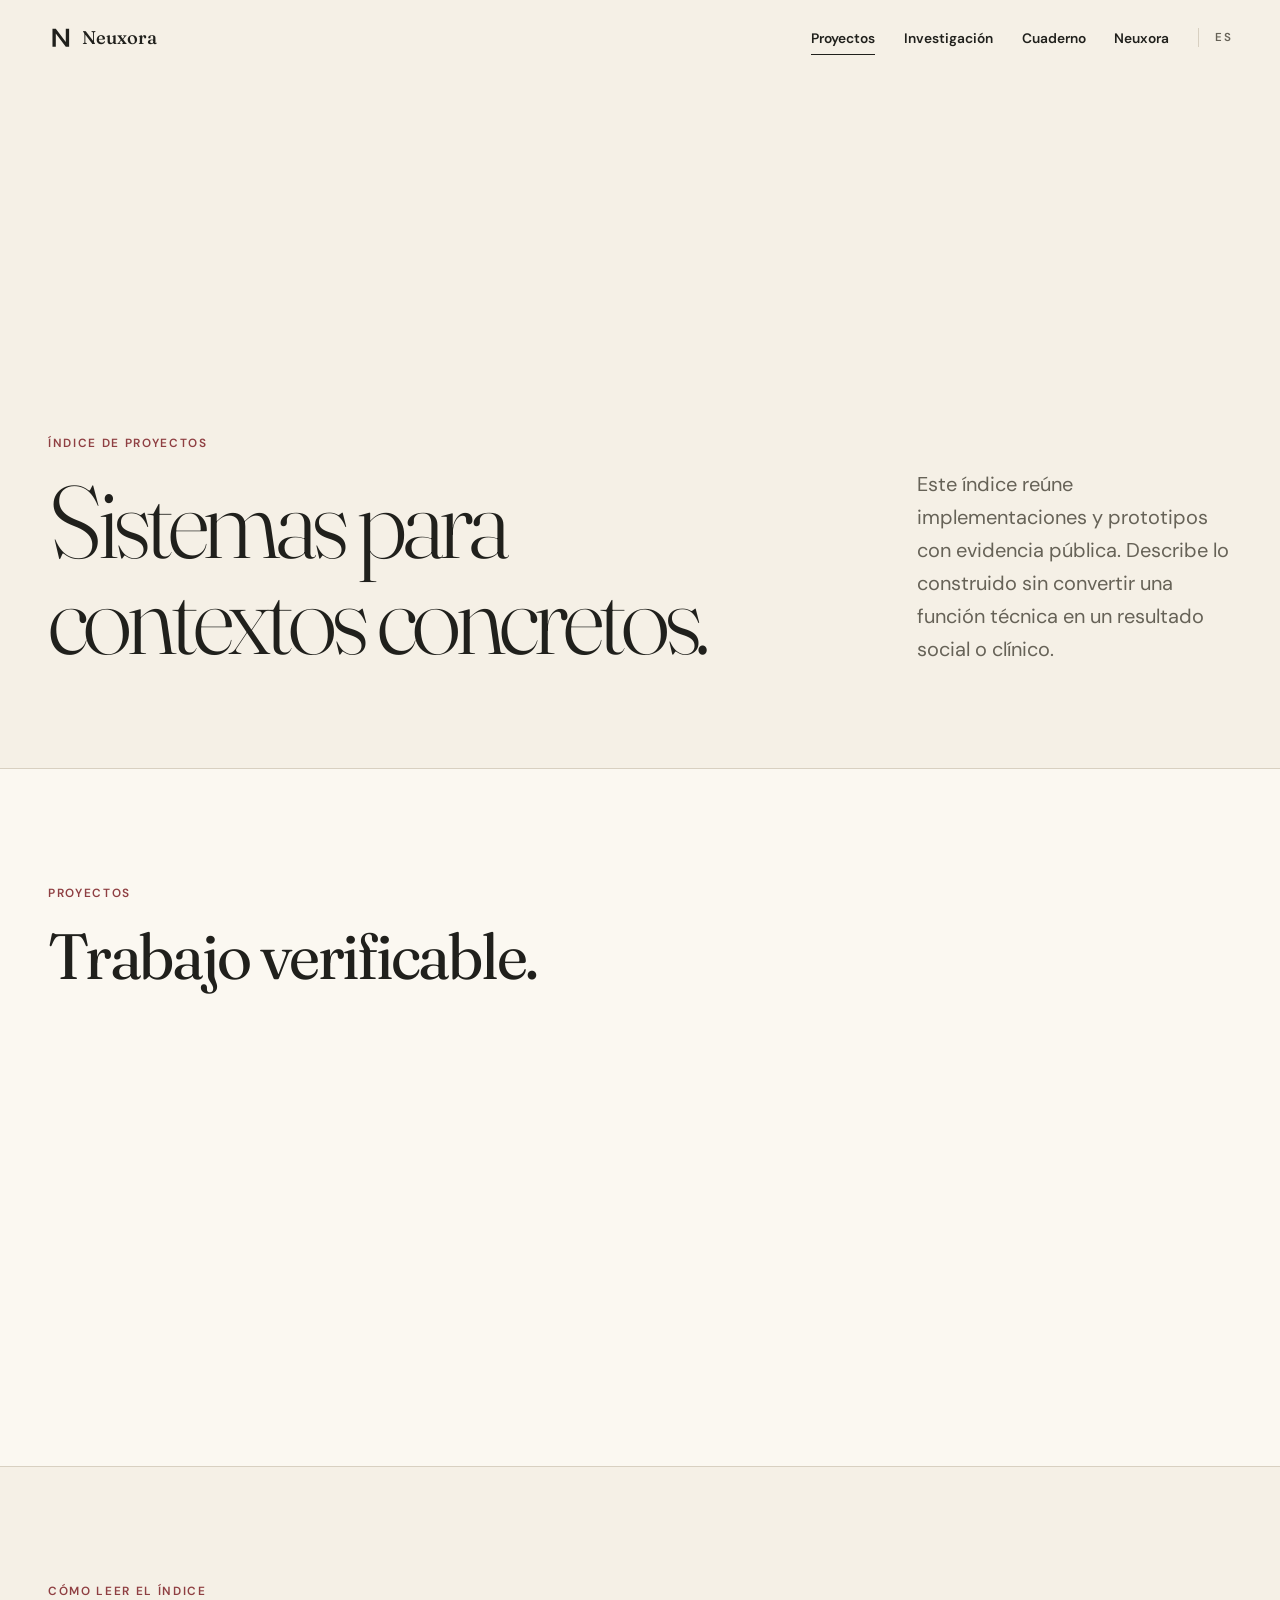
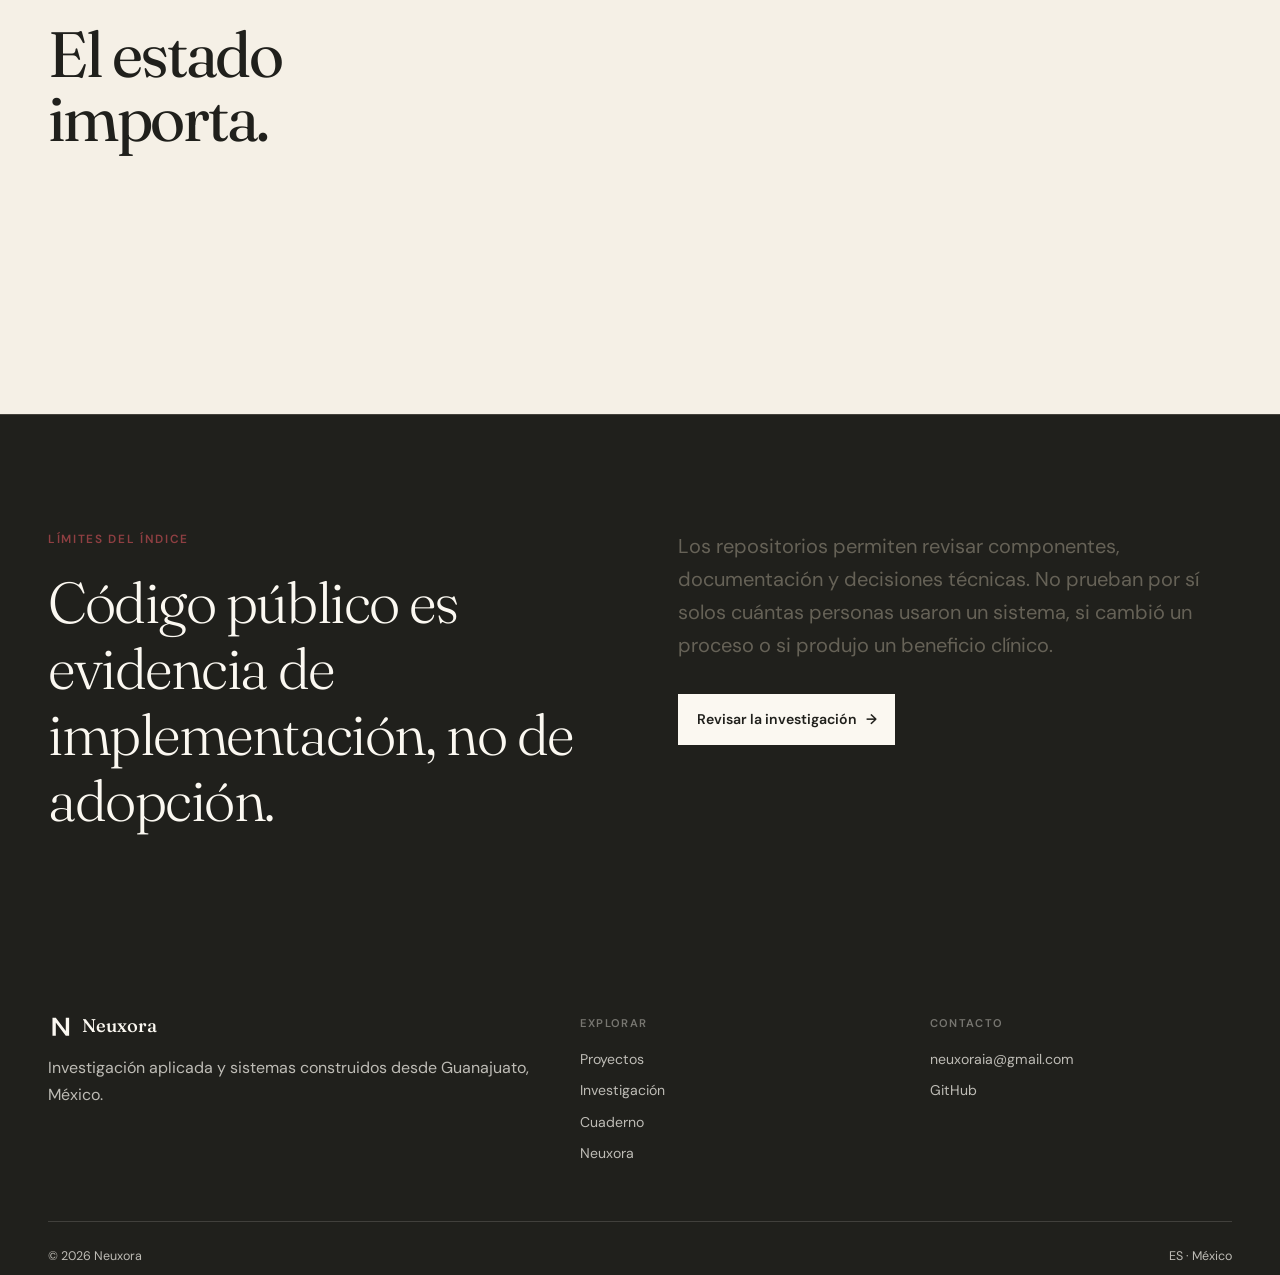
==== commit aef0bee5: "feat: reposition Neuxora as applied research lab" ====
--- a/areas.html
+++ b/areas.html
@@ -1,197 +1,22 @@
-<!DOCTYPE html>
+<!doctype html>
 <html lang="es-MX">
 <head>
-  <meta charset="utf-8" />
-  <meta name="viewport" content="width=device-width, initial-scale=1" />
-  <title>Áreas — Neuxora</title>
-  <meta name="description" content="Salud, educación e investigación: tres disciplinas con un solo objetivo. IA aplicada donde más se necesita." />
-  <meta name="theme-color" content="#fcf9f3" />
-  <meta name="author" content="Neuxora" />
-  <meta name="robots" content="index, follow, max-image-preview:large" />
-  <link rel="canonical" href="https://neuxora.com/areas.html" />
-
-  <meta property="og:site_name"   content="Neuxora" />
-  <meta property="og:title"       content="Áreas — Neuxora" />
-  <meta property="og:description" content="Salud, educación e investigación: tres disciplinas con un solo objetivo. IA aplicada donde más se necesita." />
-  <meta property="og:type"        content="website" />
-  <meta property="og:url"         content="https://neuxora.com/areas.html" />
-  <meta property="og:locale"      content="es_MX" />
-  <meta property="og:image"       content="https://neuxora.com/assets/og-image.png" />
-  <meta property="og:image:width"  content="1200" />
-  <meta property="og:image:height" content="630" />
-  <meta property="og:image:alt"   content="Neuxora — Software a medida desde la ciencia" />
-
-  <meta name="twitter:card"        content="summary_large_image" />
-  <meta name="twitter:title"       content="Áreas — Neuxora" />
-  <meta name="twitter:description" content="Salud, educación e investigación: tres disciplinas con un solo objetivo. IA aplicada donde más se necesita." />
-  <meta name="twitter:image"       content="https://neuxora.com/assets/og-image.png" />
-
-  <link rel="icon" href="assets/logo-n.svg" type="image/svg+xml" />
-  <link rel="apple-touch-icon" href="assets/logo-n.svg" />
-
-  <link rel="preconnect" href="https://fonts.googleapis.com" />
-  <link rel="preconnect" href="https://fonts.gstatic.com" crossorigin />
-  <link href="https://fonts.googleapis.com/css2?family=DM+Sans:opsz,wght@9..40,400;9..40,500;9..40,600&family=Fraunces:ital,opsz,wght@0,9..144,300;0,9..144,400;0,9..144,500;1,9..144,300;1,9..144,400&display=swap" rel="stylesheet" />
-
-  <link rel="stylesheet" href="assets/neuxora.css" />
-  <script defer src="assets/nav.js"></script>
+  <meta charset="utf-8">
+  <meta name="viewport" content="width=device-width, initial-scale=1">
+  <title>Proyectos | Neuxora</title>
+  <meta name="description" content="La antigua página de áreas ahora forma parte del índice de proyectos de Neuxora.">
+  <meta name="robots" content="noindex, follow">
+  <meta http-equiv="refresh" content="0; url=proyectos.html">
+  <link rel="icon" href="assets/logo-n.svg" type="image/svg+xml">
+  <link rel="stylesheet" href="assets/neuxora.css">
 </head>
 <body>
-
-<a href="#main" class="skip-link">Saltar al contenido</a>
-
-<!-- NAV -->
-<nav id="nav">
-  <div class="nav-inner">
-    <a href="index.html" class="brand-mark" aria-label="Neuxora inicio">
-      <svg viewBox="0 0 40 40" aria-hidden="true"><path fill="currentColor" d="M7 6h5.2l15.6 20.6V6H33v28h-5.2L12.2 13.4V34H7z"/></svg>
-      <span class="brand-wordmark">Neuxora</span>
-    </a>
-    <div class="nav-links">
-      <a href="areas.html"         class="nav-link active">Áreas</a>
-      <a href="investigacion.html" class="nav-link">Investigación</a>
-      <a href="noticias.html"      class="nav-link">Noticias</a>
+  <main id="main" class="hero">
+    <div class="container narrow">
+      <span class="hero-kicker">Ruta actualizada</span>
+      <h1 class="page-title">Ahora organizamos el trabajo por proyectos.</h1>
+      <p class="hero-lede" style="margin-top:2rem">Si la redirección no ocurre automáticamente, <a class="text-link internal" href="proyectos.html">abre el índice de proyectos</a>.</p>
     </div>
-    <button class="nav-toggle" type="button" aria-label="Abrir menú" aria-expanded="false" aria-controls="mobile-menu">
-      <span class="nav-toggle-bars" aria-hidden="true"><span></span><span></span><span></span></span>
-    </button>
-  </div>
-</nav>
-
-<aside class="mobile-menu" id="mobile-menu" aria-hidden="true" aria-label="Menú de navegación">
-  <nav class="mobile-menu-list">
-    <a href="areas.html"         class="mobile-menu-link" aria-current="page">Áreas</a>
-    <a href="investigacion.html" class="mobile-menu-link">Investigación</a>
-    <a href="noticias.html"      class="mobile-menu-link">Noticias</a>
-  </nav>
-</aside>
-
-<!-- HERO -->
-<header style="padding-top:clamp(8rem,18vw,14rem); padding-bottom:clamp(3rem,6vw,5rem);">
-  <div class="u-container" style="max-width:56rem;">
-    <h1 class="page-hero-title hero-in hero-in-1" style="text-align:center;">
-      Tres disciplinas,<br><em>un objetivo.</em>
-    </h1>
-    <p class="hero-in hero-in-2" style="text-align:center; margin-top:1.5rem; font-size:clamp(1rem,1.8vw,1.15rem); line-height:1.7; color:var(--nx-muted); max-width:40ch; margin-left:auto; margin-right:auto;">
-      Resolvemos los problemas más complejos en salud, educación e investigación con IA aplicada.
-    </p>
-  </div>
-</header>
-
-<main id="main">
-
-<!-- ═══════════ AREA LANDING CARDS ═══════════ -->
-<section style="padding:0 clamp(2.5rem,5vw,5rem) clamp(5rem,10vw,8rem);">
-  <div class="u-container">
-    <div class="area-landing-grid">
-
-      <!-- C-MED / Salud -->
-      <a href="#" class="area-landing-card reveal" aria-label="Explorar área de Salud">
-        <div class="area-landing-icon">
-          <img src="assets/icon-cmed.svg" alt="" />
-        </div>
-        <span class="eyebrow" style="margin-bottom:0.75rem;">Salud</span>
-        <h2 class="area-landing-name">C-MED</h2>
-        <p class="area-landing-desc">
-          Expedientes inteligentes, captura por voz y flujos clínicos automatizados para devolverle tiempo al médico.
-        </p>
-        <span class="area-landing-cta">
-          Explorar
-          <svg width="14" height="14" viewBox="0 0 14 14" fill="none" aria-hidden="true"><path d="M3 7h8m0 0L7.5 3.5M11 7l-3.5 3.5" stroke="currentColor" stroke-width="1.5" stroke-linecap="round" stroke-linejoin="round"/></svg>
-        </span>
-      </a>
-
-      <!-- EDU / Educación -->
-      <a href="#" class="area-landing-card reveal reveal-d1" aria-label="Explorar área de Educación">
-        <div class="area-landing-icon">
-          <img src="assets/icon-educacion.svg" alt="" />
-        </div>
-        <span class="eyebrow" style="margin-bottom:0.75rem;">Educación</span>
-        <h2 class="area-landing-name">EDU</h2>
-        <p class="area-landing-desc">
-          Plataformas adaptativas que personalizan el aprendizaje, generan material y hacen seguimiento por alumno.
-        </p>
-        <span class="area-landing-cta">
-          Explorar
-          <svg width="14" height="14" viewBox="0 0 14 14" fill="none" aria-hidden="true"><path d="M3 7h8m0 0L7.5 3.5M11 7l-3.5 3.5" stroke="currentColor" stroke-width="1.5" stroke-linecap="round" stroke-linejoin="round"/></svg>
-        </span>
-      </a>
-
-      <!-- Investigación -->
-      <a href="#" class="area-landing-card reveal reveal-d2" aria-label="Explorar área de Investigación">
-        <div class="area-landing-icon">
-          <img src="assets/icon-investigacion.svg" alt="" />
-        </div>
-        <span class="eyebrow" style="margin-bottom:0.75rem;">IA &amp; Industria</span>
-        <h2 class="area-landing-name">Investigación</h2>
-        <p class="area-landing-desc">
-          Modelos de ML y DL a medida, prototipos con universidades y transferencia tecnológica para la industria.
-        </p>
-        <span class="area-landing-cta">
-          Explorar
-          <svg width="14" height="14" viewBox="0 0 14 14" fill="none" aria-hidden="true"><path d="M3 7h8m0 0L7.5 3.5M11 7l-3.5 3.5" stroke="currentColor" stroke-width="1.5" stroke-linecap="round" stroke-linejoin="round"/></svg>
-        </span>
-      </a>
-
-    </div>
-  </div>
-</section>
-
-</main>
-
-<!-- FOOTER -->
-<footer class="footer-dark" style="padding:clamp(3rem,6vw,5rem) 0 2.5rem;">
-  <div class="u-container">
-    <div class="grid-footer">
-      <div>
-        <a href="index.html" class="brand-mark footer-logo" style="display:inline-flex;margin-bottom:1rem;">
-          <svg viewBox="0 0 40 40" aria-hidden="true" style="height:26px;width:26px;"><path fill="currentColor" d="M7 6h5.2l15.6 20.6V6H33v28h-5.2L12.2 13.4V34H7z"/></svg>
-          <span class="brand-wordmark">Neuxora</span>
-        </a>
-        <p style="font-size:0.875rem;max-width:22ch;line-height:1.6;margin-top:0.75rem;">IA al servicio de la salud, la educación y el conocimiento.<br>León, Gto. · México.</p>
-      </div>
-      <div>
-        <span class="footer-col-label">Navegación</span>
-        <a href="areas.html"         class="footer-link">Áreas</a>
-        <a href="investigacion.html" class="footer-link">Investigación</a>
-        <a href="noticias.html"      class="footer-link">Noticias</a>
-      </div>
-      <div>
-        <span class="footer-col-label">Proyectos</span>
-        <a href="https://github.com/NeuxoraAI/Expediente-Inteligente" target="_blank" rel="noopener" class="footer-link">Expediente Inteligente</a>
-        <a href="https://github.com/NeuxoraAI/medscan-CLI"            target="_blank" rel="noopener" class="footer-link">medscan-CLI</a>
-        <a href="https://github.com/NeuxoraAI/Sillas-Rotary/tree/branch-beta03"          target="_blank" rel="noopener" class="footer-link">Sillas Rotary</a>
-        <a href="https://github.com/NeuxoraAI/WebDiabetes-DM-2026-06/tree/develop" target="_blank" rel="noopener" class="footer-link">WebDiabetes DM</a>
-      </div>
-      <div>
-        <span class="footer-col-label">Contacto</span>
-        <a href="tel:+524622722089"         class="footer-link">+52 462 272 2089</a>
-        <a href="mailto:cmed.beta@gmail.com" class="footer-link">cmed.beta@gmail.com</a>
-        <a href="https://github.com/NeuxoraAI" target="_blank" rel="noopener" class="footer-link">github.com/NeuxoraAI</a>
-        <a href="https://wa.me/524622722089"   target="_blank" rel="noopener" class="footer-link">WhatsApp</a>
-      </div>
-    </div>
-    <div class="footer-divider" style="margin:2.5rem 0 1.5rem;"></div>
-    <div style="display:flex;flex-wrap:wrap;justify-content:space-between;align-items:center;gap:1rem;">
-      <p style="font-size:0.8rem;">© <span id="year">2026</span> Neuxora · Todos los derechos reservados.</p>
-      <p class="footer-tagline">Hacemos lo imposible, porque lo difícil lo hace cualquiera.</p>
-    </div>
-  </div>
-</footer>
-
-<script>
-  document.getElementById('year').textContent = new Date().getFullYear();
-  var nav = document.getElementById('nav');
-  window.addEventListener('scroll', function () {
-    nav.classList.toggle('scrolled', window.scrollY > 20);
-  }, { passive: true });
-  var obs = new IntersectionObserver(function (entries) {
-    entries.forEach(function (e) {
-      if (e.isIntersecting) { e.target.classList.add('visible'); obs.unobserve(e.target); }
-    });
-  }, { threshold: 0.05, rootMargin: '0px 0px -60px 0px' });
-  document.querySelectorAll('.reveal').forEach(function (el) { obs.observe(el); });
-</script>
-
+  </main>
 </body>
 </html>
--- a/assets/neuxora.css
+++ b/assets/neuxora.css
@@ -1,970 +1,203 @@
-/* ═══════════════════════════════════════════════════════
-   neuxora.css — shared styles across all pages
-   ═══════════════════════════════════════════════════════ */
-
-/* === VARIABLES === */
 :root {
-  --nx-bg:            #fcf9f3;
-  --nx-surface:       #ffffff;
-  --nx-alt:           #f6f3ed;
-  --nx-warm:          #f0eee8;
-  --nx-border:        rgba(217, 192, 197, 0.20);
-  --nx-border-strong: #e8e5de;
-  --nx-text:          #1c1c18;
-  --nx-muted:         rgba(28, 28, 24, 0.88);
-  --nx-subtle:        rgba(28, 28, 24, 0.74);
-  --nx-accent:        #99405e;
-  --nx-accent-hover:  #b84d70;
-  --nx-accent-soft:   rgba(153, 64, 94, 0.10);
-  --nx-dark:          #1c1c18;
-  --nx-ease:          cubic-bezier(.25, .46, .45, .94);
-  --nx-ease-brand:    cubic-bezier(.76, 0, .24, 1);
-}
-
-/* === RESET === */
-*, *::before, *::after { box-sizing: border-box; margin: 0; padding: 0; }
+  --paper: #f5f0e6;
+  --paper-light: #fbf8f1;
+  --ink: #20201c;
+  --muted: #666257;
+  --line: #d8d0c1;
+  --red: #8f3f42;
+  --ochre: #b47b2d;
+  --green: #315b4f;
+  --dark: #20201c;
+  --serif: "Fraunces", Georgia, serif;
+  --sans: "DM Sans", system-ui, sans-serif;
+  --ease: cubic-bezier(.2, .7, .2, 1);
+}
+
+*, *::before, *::after { box-sizing: border-box; }
 html { scroll-behavior: smooth; }
 body {
-  font-family: 'DM Sans', system-ui, sans-serif;
-  background: var(--nx-bg);
-  color: var(--nx-text);
+  margin: 0;
+  background: var(--paper);
+  color: var(--ink);
+  font-family: var(--sans);
+  line-height: 1.65;
   -webkit-font-smoothing: antialiased;
-  overflow-x: hidden;
-  line-height: 1.55;
-}
-::selection { background: var(--nx-text); color: #fff; }
-::-webkit-scrollbar { width: 8px; }
-::-webkit-scrollbar-track { background: var(--nx-bg); }
-::-webkit-scrollbar-thumb { background: var(--nx-border-strong); border-radius: 99px; border: 2px solid var(--nx-bg); }
-::-webkit-scrollbar-thumb:hover { background: var(--nx-subtle); }
-
-/* === FOCUS-VISIBLE === */
-:focus { outline: none; }
+}
+body.mobile-menu-open { overflow: hidden; }
+::selection { background: var(--ink); color: var(--paper-light); }
+img, svg { display: block; max-width: 100%; }
+a { color: inherit; }
+p, h1, h2, h3, ul, ol, dl { margin-top: 0; }
+p:last-child { margin-bottom: 0; }
+
 :focus-visible {
-  outline: 2px solid var(--nx-text);
-  outline-offset: 3px;
-  border-radius: inherit;
-}
-/* Light outline on dark surfaces so the ring stays readable */
-.featured-project :focus-visible,
-.footer-dark :focus-visible,
-.release-card-link:focus-visible,
-.release-card:focus-visible .release-card-link {
-  outline-color: var(--nx-bg);
-}
-/* Tighter offset on inline text links */
-.nav-link:focus-visible,
-.footer-link:focus-visible,
-.mission-link:focus-visible {
+  outline: 2px solid var(--red);
   outline-offset: 4px;
-}
-/* Skip-to-content link for keyboard users */
+  border-radius: 2px;
+}
 .skip-link {
-  position: absolute;
-  top: -40px;
-  left: 1rem;
+  position: fixed;
+  top: .75rem;
+  left: .75rem;
   z-index: 100;
-  padding: 0.6rem 1rem;
-  background: var(--nx-text);
-  color: var(--nx-bg);
-  font-size: 0.875rem;
-  font-weight: 500;
+  padding: .65rem 1rem;
+  background: var(--ink);
+  color: var(--paper-light);
   text-decoration: none;
-  border-radius: 8px;
-  transition: top 0.2s ease;
-}
-.skip-link:focus { top: 1rem; outline: 2px solid var(--nx-bg); outline-offset: 2px; }
-
-/* === LAYOUT === */
-.u-container { max-width: 72rem; margin: 0 auto; padding: 0 2.5rem; }
-@media (max-width: 640px) { .u-container { padding: 0 1.25rem; } }
-.u-section    { padding: clamp(4rem, 8vw, 7rem) 0; }
-.u-section-sm { padding: clamp(2.5rem, 5vw, 4rem) 0; }
-
-/* === TYPOGRAPHY === */
-.hero-title {
-  font-family: 'Fraunces', serif;
-  font-weight: 300;
-  font-size: clamp(3rem, 7.5vw, 6.5rem);
-  line-height: 0.96;
-  letter-spacing: -0.04em;
-  font-variation-settings: 'opsz' 144;
-}
-.hero-title a {
-  color: var(--nx-text); text-decoration: none; font-style: italic;
-  transition: color 0.2s ease;
-}
-.hero-title a:hover { color: var(--nx-text); }
-
-.page-hero-title {
-  font-family: 'Fraunces', serif;
-  font-weight: 300;
-  font-size: clamp(2.8rem, 6.5vw, 5.5rem);
-  line-height: 0.97;
-  letter-spacing: -0.035em;
-  font-variation-settings: 'opsz' 144;
-}
-.page-hero-title em { font-style: italic; color: var(--nx-text); }
-
-.section-title {
-  font-family: 'Fraunces', serif;
-  font-weight: 400;
-  font-size: clamp(2.2rem, 4.5vw, 3.8rem);
-  line-height: 1.02;
-  letter-spacing: -0.025em;
-  font-variation-settings: 'opsz' 144;
-}
-.section-title em { font-style: italic; color: var(--nx-text); }
-
-/* === NAV === */
+  transform: translateY(-150%);
+  transition: transform .15s ease;
+}
+.skip-link:focus { transform: translateY(0); }
+
+.container { width: min(100% - 3rem, 74rem); margin-inline: auto; }
+.narrow { width: min(100%, 48rem); }
+.section { padding: clamp(4.5rem, 9vw, 8rem) 0; border-top: 1px solid var(--line); }
+.section-compact { padding: clamp(3rem, 6vw, 5rem) 0; border-top: 1px solid var(--line); }
+.paper-light { background: var(--paper-light); }
+.dark-section { background: var(--dark); color: var(--paper-light); border-color: #44423c; }
+.grid-2 { display: grid; grid-template-columns: repeat(2, minmax(0, 1fr)); gap: clamp(2rem, 6vw, 5rem); }
+.grid-3 { display: grid; grid-template-columns: repeat(3, minmax(0, 1fr)); gap: 1px; background: var(--line); border: 1px solid var(--line); }
+.editorial-grid { display: grid; grid-template-columns: minmax(0, .8fr) minmax(0, 1.7fr); gap: clamp(3rem, 8vw, 8rem); }
+
 #nav {
-  position: fixed; top: 0; z-index: 50; width: 100%;
-  background: rgba(252, 249, 243, 0);
-  transition: background 0.4s ease, border-color 0.4s ease;
+  position: fixed;
+  inset: 0 0 auto;
+  z-index: 50;
   border-bottom: 1px solid transparent;
-}
-#nav.scrolled {
-  background: rgba(252, 249, 243, 0.92);
-  backdrop-filter: blur(12px);
-  -webkit-backdrop-filter: blur(12px);
-  border-bottom-color: var(--nx-border);
-}
+  transition: background .2s ease, border-color .2s ease;
+}
+#nav.scrolled { background: rgba(245, 240, 230, .94); border-color: var(--line); backdrop-filter: blur(12px); }
 .nav-inner {
-  max-width: 72rem; margin: 0 auto;
-  display: flex; align-items: center; justify-content: space-between;
-  padding: 1.25rem 2.5rem;
-}
-@media (max-width: 640px) { .nav-inner { padding: 1rem 1.25rem; } }
-
-.brand-mark {
-  display: inline-flex; align-items: center; gap: 0.55rem;
-  color: var(--nx-text); text-decoration: none;
-}
-.brand-mark svg { height: 26px; width: 26px; transition: transform 0.4s var(--nx-ease); }
-.brand-mark:hover svg { transform: rotate(-6deg) scale(1.04); }
-.brand-wordmark { font-family: 'Fraunces', serif; font-weight: 500; font-size: 1.15rem; letter-spacing: -0.01em; }
-
-.nav-links { display: flex; align-items: center; gap: 2.25rem; }
-@media (max-width: 768px) { .nav-links { display: none; } }
-
-.nav-link {
-  font-size: 0.875rem; font-weight: 500; color: var(--nx-text);
-  text-decoration: none; position: relative; transition: color 0.2s ease;
-}
-.nav-link::after {
-  content: ''; position: absolute; left: 0; right: 100%; bottom: -2px;
-  height: 1px; background: var(--nx-text);
-  transition: right 0.35s var(--nx-ease);
-}
-.nav-link:hover::after, .nav-link.active::after { right: 0; }
-.nav-link.active { color: var(--nx-text); }
-.nav-link.active::after { background: var(--nx-text); }
-
-/* === MOBILE NAV === */
-.nav-toggle {
-  display: none;
-  background: transparent;
-  border: 1px solid var(--nx-border);
-  color: var(--nx-text);
-  width: 44px;
-  height: 44px;
-  border-radius: 999px;
-  cursor: pointer;
-  align-items: center;
-  justify-content: center;
-  padding: 0;
-  transition: border-color 0.25s ease, background 0.25s ease;
-}
-.nav-toggle:hover { border-color: var(--nx-text); }
-.nav-toggle-bars {
-  display: inline-flex;
-  flex-direction: column;
-  gap: 5px;
-  width: 18px;
-}
-.nav-toggle-bars span {
-  display: block;
-  height: 1.5px;
-  background: currentColor;
-  border-radius: 1px;
-  transition: transform 0.35s var(--nx-ease), opacity 0.25s ease;
-  transform-origin: center;
-}
-.nav-toggle[aria-expanded="true"] .nav-toggle-bars span:nth-child(1) {
-  transform: translateY(3.25px) rotate(45deg);
-}
-.nav-toggle[aria-expanded="true"] .nav-toggle-bars span:nth-child(2) {
-  opacity: 0;
-  transform: scaleX(0);
-}
-.nav-toggle[aria-expanded="true"] .nav-toggle-bars span:nth-child(3) {
-  transform: translateY(-3.25px) rotate(-45deg);
-}
-@media (max-width: 768px) {
-  .nav-toggle { display: inline-flex; }
-}
-
-.mobile-menu {
-  position: fixed;
-  top: 0;
-  left: 0;
-  right: 0;
-  z-index: 49;
-  background: rgba(252, 249, 243, 0.98);
-  backdrop-filter: blur(16px);
-  -webkit-backdrop-filter: blur(16px);
-  border-bottom: 1px solid var(--nx-border);
-  padding: 5.5rem 1.25rem 2.5rem;
-  transform: translateY(-100%);
-  transition: transform 0.5s cubic-bezier(.76, 0, .24, 1);
-  visibility: hidden;
-}
-.mobile-menu[data-open="true"] {
-  transform: translateY(0);
-  visibility: visible;
-}
-.mobile-menu-list {
-  display: flex;
-  flex-direction: column;
-  list-style: none;
-  padding: 0;
-  margin: 0;
-}
-.mobile-menu-link {
+  width: min(100% - 3rem, 74rem);
+  min-height: 4.75rem;
+  margin-inline: auto;
   display: flex;
   align-items: center;
   justify-content: space-between;
-  padding: 1.25rem 0.25rem;
-  border-bottom: 1px solid var(--nx-border);
-  font-family: 'Fraunces', serif;
-  font-size: 1.75rem;
-  font-weight: 400;
-  letter-spacing: -0.015em;
-  color: var(--nx-text);
-  text-decoration: none;
-  opacity: 0;
-  transform: translateY(10px);
-  transition: opacity 0.4s ease, transform 0.4s var(--nx-ease), padding-left 0.3s ease;
-}
-.mobile-menu[data-open="true"] .mobile-menu-link {
-  opacity: 1;
-  transform: translateY(0);
-}
-.mobile-menu[data-open="true"] .mobile-menu-link:nth-child(1) { transition-delay: 0.15s; }
-.mobile-menu[data-open="true"] .mobile-menu-link:nth-child(2) { transition-delay: 0.22s; }
-.mobile-menu[data-open="true"] .mobile-menu-link:nth-child(3) { transition-delay: 0.29s; }
-.mobile-menu-link:hover { padding-left: 0.75rem; }
-.mobile-menu-link::after {
-  content: '→';
-  font-family: 'DM Sans', sans-serif;
-  font-size: 1rem;
-  color: var(--nx-subtle);
-  transition: transform 0.3s var(--nx-ease), color 0.2s ease;
-}
-.mobile-menu-link:hover::after {
-  transform: translateX(4px);
-  color: var(--nx-text);
-}
-body.mobile-menu-open { overflow: hidden; }
+  gap: 2rem;
+}
+.brand-mark { display: inline-flex; align-items: center; gap: .55rem; text-decoration: none; }
+.brand-mark svg { width: 1.6rem; height: 1.6rem; }
+.brand-wordmark { font: 500 1.15rem/1 var(--serif); }
+.nav-links { display: flex; align-items: center; gap: 1.8rem; }
+.nav-link { position: relative; font-size: .86rem; font-weight: 600; text-decoration: none; }
+.nav-link::after { content: ""; position: absolute; inset: auto 100% -.35rem 0; height: 1px; background: currentColor; transition: right .2s ease; }
+.nav-link:hover::after, .nav-link[aria-current="page"]::after { right: 0; }
+.language-indicator { padding-left: 1rem; border-left: 1px solid var(--line); color: var(--muted); font-size: .72rem; font-weight: 600; letter-spacing: .12em; }
+.nav-toggle { display: none; width: 2.75rem; height: 2.75rem; padding: 0; border: 1px solid var(--line); border-radius: 50%; background: transparent; color: var(--ink); }
+.nav-toggle-bars { width: 1rem; margin: auto; display: grid; gap: 4px; }
+.nav-toggle-bars span { height: 1px; background: currentColor; transition: transform .2s ease, opacity .2s ease; }
+.nav-toggle[aria-expanded="true"] span:first-child { transform: translateY(2.5px) rotate(45deg); }
+.nav-toggle[aria-expanded="true"] span:last-child { transform: translateY(-2.5px) rotate(-45deg); }
+.mobile-menu { position: fixed; inset: 0; z-index: 49; padding: 6.5rem 1.5rem 2rem; background: var(--paper); visibility: hidden; opacity: 0; transition: opacity .2s ease, visibility .2s; }
+.mobile-menu[data-open="true"] { visibility: visible; opacity: 1; }
+.mobile-menu-list { display: grid; }
+.mobile-menu-link { padding: 1rem 0; border-bottom: 1px solid var(--line); font: 400 clamp(1.7rem, 8vw, 2.5rem)/1.2 var(--serif); text-decoration: none; }
+.mobile-language { margin-top: 1.5rem; color: var(--muted); font-size: .78rem; letter-spacing: .12em; }
+
+.hero { min-height: min(48rem, 90vh); padding: clamp(9rem, 18vw, 14rem) 0 clamp(4rem, 8vw, 7rem); display: flex; align-items: flex-end; }
+.hero-grid { display: grid; grid-template-columns: minmax(0, 1.7fr) minmax(17rem, .7fr); gap: clamp(2.5rem, 8vw, 8rem); align-items: end; }
+.hero-kicker, .eyebrow { display: block; margin-bottom: 1.25rem; color: var(--red); font-size: .74rem; font-weight: 600; letter-spacing: .14em; text-transform: uppercase; }
+.hero-title { max-width: 12ch; margin-bottom: 0; font: 300 clamp(3.7rem, 9vw, 8rem)/.92 var(--serif); letter-spacing: -.055em; }
+.page-title { max-width: 13ch; margin-bottom: 0; font: 300 clamp(3.4rem, 8vw, 7rem)/.94 var(--serif); letter-spacing: -.05em; }
+.hero-lede { margin-bottom: 0; color: var(--muted); font-size: clamp(1.05rem, 1.7vw, 1.25rem); }
+.section-title { max-width: 15ch; margin-bottom: 1.25rem; font: 400 clamp(2.3rem, 5vw, 4.3rem)/1 var(--serif); letter-spacing: -.035em; }
+.section-intro { max-width: 46rem; color: var(--muted); font-size: 1.06rem; }
+.display-quote { max-width: 24ch; margin: 0; font: 300 clamp(2rem, 4.5vw, 4rem)/1.15 var(--serif); letter-spacing: -.025em; }
+.display-quote em { color: var(--red); }
+
+.text-link, .button-link { display: inline-flex; align-items: center; gap: .55rem; font-size: .88rem; font-weight: 600; text-decoration: none; }
+.text-link { padding-bottom: .2rem; border-bottom: 1px solid currentColor; }
+.text-link::after, .button-link::after { content: "↗"; }
+.text-link.internal::after, .button-link.internal::after { content: "→"; }
+.button-link { padding: .8rem 1.1rem; background: var(--ink); color: var(--paper-light); border: 1px solid var(--ink); }
+.button-link.secondary { background: transparent; color: var(--ink); }
+.dark-section .button-link { background: var(--paper-light); color: var(--ink); border-color: var(--paper-light); }
+
+.project-feature { display: grid; grid-template-columns: 1fr 1fr; min-height: 35rem; border: 1px solid var(--line); background: var(--paper-light); }
+.project-visual { position: relative; min-height: 22rem; padding: clamp(2rem, 5vw, 4rem); overflow: hidden; background: var(--green); color: var(--paper-light); display: flex; flex-direction: column; justify-content: space-between; }
+.project-visual::before { content: ""; position: absolute; width: 20rem; height: 20rem; right: -6rem; bottom: -8rem; border: 1px solid rgba(255,255,255,.35); border-radius: 50%; box-shadow: 0 0 0 3rem rgba(255,255,255,.04), 0 0 0 6rem rgba(255,255,255,.03); }
+.project-code { position: relative; font: 500 .75rem/1.4 ui-monospace, monospace; letter-spacing: .12em; text-transform: uppercase; }
+.project-object { position: relative; max-width: 8ch; margin: 0; font: 300 clamp(3rem, 7vw, 6.5rem)/.9 var(--serif); letter-spacing: -.05em; }
+.project-copy { padding: clamp(2.5rem, 6vw, 5.5rem); display: flex; flex-direction: column; justify-content: center; }
+.project-copy h2 { margin-bottom: 1.25rem; font: 400 clamp(2.3rem, 5vw, 4.2rem)/1 var(--serif); letter-spacing: -.035em; }
+.project-copy p { color: var(--muted); }
+.status { display: inline-flex; width: fit-content; margin-bottom: 1.5rem; padding: .3rem .65rem; border: 1px solid var(--line); color: var(--muted); font-size: .7rem; font-weight: 600; letter-spacing: .1em; text-transform: uppercase; }
+
+.project-list { border-top: 1px solid var(--line); }
+.project-row { display: grid; grid-template-columns: 7rem 1fr 1.2fr auto; gap: 2rem; align-items: start; padding: 2rem 0; border-bottom: 1px solid var(--line); text-decoration: none; transition: padding .2s ease, background .2s ease; }
+.project-row:hover { padding-inline: 1rem; background: var(--paper-light); }
+.project-row .number { color: var(--red); font: 500 .75rem/1.5 ui-monospace, monospace; }
+.project-row h2, .project-row h3 { margin-bottom: 0; font: 400 clamp(1.5rem, 2.5vw, 2.1rem)/1.1 var(--serif); }
+.project-row p { margin-bottom: 0; color: var(--muted); font-size: .93rem; }
+.project-row .arrow { font-size: 1.2rem; }
+
+.evidence-grid { display: grid; grid-template-columns: repeat(3, minmax(0, 1fr)); border: 1px solid var(--line); }
+.evidence-item { min-height: 15rem; padding: 2rem; border-right: 1px solid var(--line); }
+.evidence-item:last-child { border-right: 0; }
+.evidence-item h3 { font: 500 1.25rem/1.2 var(--serif); }
+.evidence-item p { color: var(--muted); font-size: .9rem; }
+.evidence-label { display: block; margin-bottom: 3rem; color: var(--red); font: 500 .7rem/1.4 ui-monospace, monospace; letter-spacing: .1em; text-transform: uppercase; }
+
+.note { padding: 1.5rem; border-left: 3px solid var(--ochre); background: rgba(180, 123, 45, .08); }
+.note strong { display: block; margin-bottom: .35rem; }
+.facts { margin: 0; border-top: 1px solid var(--line); }
+.facts div { display: grid; grid-template-columns: 10rem 1fr; gap: 2rem; padding: 1rem 0; border-bottom: 1px solid var(--line); }
+.facts dt { color: var(--muted); font-size: .78rem; font-weight: 600; letter-spacing: .08em; text-transform: uppercase; }
+.facts dd { margin: 0; }
+.method-list { list-style: none; margin: 0; padding: 0; counter-reset: method; }
+.method-list li { counter-increment: method; display: grid; grid-template-columns: 4rem 1fr; gap: 1.5rem; padding: 1.5rem 0; border-top: 1px solid var(--line); }
+.method-list li::before { content: "0" counter(method); color: var(--red); font: 500 .78rem/1.7 ui-monospace, monospace; }
+.method-list h3 { margin-bottom: .4rem; font: 500 1.25rem/1.2 var(--serif); }
+.method-list p { color: var(--muted); }
+
+.card { min-height: 24rem; padding: 2rem; background: var(--paper-light); display: flex; flex-direction: column; }
+.card-category { color: var(--red); font-size: .72rem; font-weight: 600; letter-spacing: .12em; text-transform: uppercase; }
+.card h2, .card h3 { margin: auto 0 1rem; font: 400 clamp(1.7rem, 3vw, 2.5rem)/1.08 var(--serif); letter-spacing: -.025em; }
+.card p { color: var(--muted); font-size: .92rem; }
+.card .text-link { align-self: flex-start; margin-top: 1rem; }
+
+.principles { list-style: none; padding: 0; margin: 0; border-top: 1px solid var(--line); }
+.principles li { display: grid; grid-template-columns: 4rem 1fr; gap: 2rem; padding: 1.5rem 0; border-bottom: 1px solid var(--line); }
+.principles span { color: var(--red); font: 500 .78rem/1.6 ui-monospace, monospace; }
+.principles h3 { margin-bottom: .35rem; font: 500 1.2rem/1.25 var(--serif); }
+.principles p { color: var(--muted); }
+
+.footer { padding: 4rem 0 2rem; background: var(--dark); color: rgba(251,248,241,.72); }
+.footer-grid { display: grid; grid-template-columns: 1.6fr 1fr 1fr; gap: 3rem; }
+.footer .brand-mark { color: var(--paper-light); margin-bottom: 1rem; }
+.footer-label { display: block; margin-bottom: 1rem; color: rgba(251,248,241,.4); font-size: .7rem; font-weight: 600; letter-spacing: .12em; text-transform: uppercase; }
+.footer-link { display: block; width: fit-content; margin-bottom: .5rem; text-decoration: none; font-size: .88rem; }
+.footer-link:hover { color: var(--paper-light); text-decoration: underline; text-underline-offset: .2rem; }
+.footer-bottom { display: flex; justify-content: space-between; gap: 2rem; margin-top: 3rem; padding-top: 1.5rem; border-top: 1px solid rgba(251,248,241,.15); font-size: .78rem; }
+
+.reveal { opacity: 0; transform: translateY(14px); transition: opacity .45s var(--ease), transform .45s var(--ease); }
+.reveal.visible { opacity: 1; transform: none; }
+
+@media (max-width: 900px) {
+  .nav-links { display: none; }
+  .nav-toggle { display: block; }
+  .hero { min-height: auto; }
+  .hero-grid, .project-feature, .editorial-grid { grid-template-columns: 1fr; }
+  .hero-title, .page-title { max-width: 11ch; }
+  .grid-3 { grid-template-columns: 1fr; }
+  .project-row { grid-template-columns: 4rem 1fr auto; }
+  .project-row p { grid-column: 2 / -1; }
+  .evidence-grid { grid-template-columns: 1fr; }
+  .evidence-item { min-height: auto; border-right: 0; border-bottom: 1px solid var(--line); }
+  .evidence-item:last-child { border-bottom: 0; }
+}
+
+@media (max-width: 640px) {
+  .container, .nav-inner { width: min(100% - 2rem, 74rem); }
+  .grid-2, .footer-grid { grid-template-columns: 1fr; }
+  .project-row { grid-template-columns: 2.5rem 1fr auto; gap: 1rem; }
+  .facts div { grid-template-columns: 1fr; gap: .3rem; }
+  .footer-bottom { flex-direction: column; }
+}
 
 @media (prefers-reduced-motion: reduce) {
-  .mobile-menu, .mobile-menu-link, .nav-toggle-bars span { transition: none; }
-}
-
-/* === BUTTONS === */
-.btn {
-  display: inline-flex; align-items: center; justify-content: center; gap: 0.5rem;
-  font-family: 'DM Sans', sans-serif; font-weight: 500; font-size: 0.9rem;
-  padding: 0.7rem 1.35rem; border-radius: 999px;
-  cursor: pointer; text-decoration: none; border: 1px solid transparent;
-  transition: background 0.25s ease, color 0.25s ease, border-color 0.25s ease;
-  white-space: nowrap;
-}
-.btn-primary { background: var(--nx-text); color: var(--nx-bg); }
-.btn-primary:hover { background: #000; }
-.btn-primary .arrow { transition: transform 0.3s var(--nx-ease); }
-.btn-primary:hover .arrow { transform: translateX(3px); }
-.btn-secondary { background: transparent; color: var(--nx-text); border-color: var(--nx-border-strong); }
-.btn-secondary:hover { border-color: var(--nx-text); background: var(--nx-text); color: var(--nx-bg); }
-.btn-ghost {
-  background: transparent; color: var(--nx-text); padding: 0.4rem 0;
-  border-radius: 0; border-bottom: 1px solid currentColor;
-  transition: color 0.2s ease; text-decoration: none; font-size: 0.875rem; font-weight: 500;
-}
-.btn-ghost:hover { color: var(--nx-text); }
-
-/* === EYEBROW === */
-.eyebrow {
-  display: inline-flex; align-items: center; gap: 0.65rem;
-  font-size: 0.78rem; font-weight: 500; color: var(--nx-muted);
-}
-.eyebrow::before { content: ''; width: 22px; height: 1px; background: currentColor; }
-
-/* === TAGS === */
-.tag {
-  display: inline-flex; align-items: center;
-  padding: 0.22rem 0.65rem; border-radius: 999px;
-  font-size: 0.72rem; font-weight: 500;
-  background: var(--nx-alt); color: var(--nx-muted); border: 1px solid var(--nx-border);
-}
-.tag-accent { background: var(--nx-alt); color: var(--nx-muted); border-color: var(--nx-border); }
-
-/* === CARDS === */
-.card {
-  background: var(--nx-surface); border: 1px solid var(--nx-border); border-radius: 20px;
-  transition: border-color 0.3s ease, transform 0.4s var(--nx-ease), box-shadow 0.4s ease;
-}
-.card-hover:hover {
-  border-color: var(--nx-border-strong);
-  transform: translateY(-2px);
-  box-shadow: 0 12px 32px -20px rgba(20, 20, 19, 0.18);
-}
-
-/* === PROJECT CARDS (Anthropic "Latest releases" style) === */
-.project-card {
-  display: flex; flex-direction: column; border: 1px solid var(--nx-border);
-  border-radius: 20px; background: var(--nx-surface); overflow: hidden;
-  text-decoration: none; color: var(--nx-text);
-  transition: border-color 0.3s ease, transform 0.4s var(--nx-ease), box-shadow 0.4s ease;
-}
-.project-card:hover { border-color: var(--nx-text); transform: translateY(-3px); box-shadow: 0 16px 40px -20px rgba(20,20,19,0.2); }
-.project-card-visual { height: 200px; position: relative; overflow: hidden; display: flex; align-items: flex-end; padding: 1.5rem; }
-.project-card-body { padding: 1.5rem; flex: 1; display: flex; flex-direction: column; gap: 0.75rem; }
-.project-card-title { font-family: 'Fraunces', serif; font-weight: 500; font-size: 1.35rem; letter-spacing: -0.01em; line-height: 1.2; }
-.project-card-desc { font-size: 0.875rem; color: var(--nx-muted); line-height: 1.6; flex: 1; }
-.project-card-footer { margin-top: auto; padding-top: 1rem; border-top: 1px solid var(--nx-border); }
-.project-card-link {
-  font-family: ui-monospace, monospace; font-size: 0.78rem;
-  color: var(--nx-subtle); transition: color 0.2s;
-  display: flex; align-items: center; gap: 0.4rem; text-decoration: none;
-}
-.project-card:hover .project-card-link { color: var(--nx-text); }
-
-/* === DEPT ACCORDION === */
-.dept-details { overflow: hidden; }
-.dept-details summary::-webkit-details-marker,
-.dept-details summary::marker { display: none; content: ''; }
-.dept-details summary { list-style: none; }
-.dept-details[open] { border-color: var(--nx-text); }
-.dept-chevron {
-  display: inline-flex; align-items: center; justify-content: center;
-  width: 36px; height: 36px; border-radius: 999px;
-  background: transparent; border: 1px solid var(--nx-border);
-  transition: transform 0.35s ease, background 0.25s ease, border-color 0.25s ease, color 0.25s ease;
-  flex-shrink: 0; color: var(--nx-text);
-}
-.dept-details[open] .dept-chevron {
-  transform: rotate(180deg); background: var(--nx-text); border-color: var(--nx-text); color: var(--nx-bg);
-}
-.dept-summary:hover .dept-chevron { border-color: var(--nx-text); }
-.dept-name { transition: color 0.25s ease; }
-.dept-summary:hover .dept-name { color: var(--nx-text); }
-.dept-tile {
-  width: 52px; height: 52px; border-radius: 14px;
-  display: inline-flex; align-items: center; justify-content: center;
-  background: var(--nx-alt); flex-shrink: 0;
-  transition: background 0.3s ease;
-}
-.dept-details[open] .dept-tile { background: var(--nx-text); }
-.dept-details[open] .dept-tile img { filter: invert(1) brightness(5); }
-
-/* === REPO CARDS === */
-.repo-card {
-  background: var(--nx-surface); border: 1px solid var(--nx-border); border-radius: 18px;
-  padding: 1.6rem; display: flex; flex-direction: column; gap: 0.85rem;
-  position: relative; overflow: hidden;
-  transition: border-color 0.3s ease, transform 0.3s ease;
-}
-.repo-card::before {
-  content: ''; position: absolute; left: 0; top: 0; bottom: 0; width: 2px;
-  background: var(--nx-text); transform: scaleY(0); transform-origin: top;
-  transition: transform 0.45s var(--nx-ease);
-}
-.repo-card:hover { border-color: var(--nx-text); transform: translateY(-2px); }
-.repo-card:hover::before { transform: scaleY(1); }
-.repo-title { font-family: 'Fraunces', serif; font-weight: 500; font-size: 1.2rem; letter-spacing: -0.01em; }
-.repo-link {
-  color: var(--nx-subtle); font-size: 0.78rem; font-family: ui-monospace, monospace;
-  text-decoration: none; transition: color 0.2s; margin-top: auto;
-}
-.repo-link:hover { color: var(--nx-text); }
-
-/* === ROW LINK (shared) === */
-.row-link {
-  display: flex;
-  align-items: center;
-  justify-content: space-between;
-  padding: 1.25rem 0;
-  border-bottom: 1px solid var(--nx-border);
-  text-decoration: none;
-  color: var(--nx-text);
-  transition: padding-left 0.3s ease;
-}
-.row-link:hover { padding-left: 0.75rem; }
-.row-link:hover .row-arrow { transform: translateX(4px); color: var(--nx-text); }
-.row-meta { color: var(--nx-muted); font-size: 0.83rem; }
-.row-arrow {
-  color: var(--nx-subtle);
-  transition: transform 0.35s var(--nx-ease), color 0.35s ease;
-  flex-shrink: 0;
-}
-
-/* === PRINCIPLE CARD === */
-.principle {
-  padding: 1.75rem; border: 1px solid var(--nx-border); border-radius: 20px;
-  background: var(--nx-surface); transition: background 0.3s, border-color 0.3s;
-}
-.principle:hover { background: var(--nx-bg); border-color: var(--nx-text); }
-.principle-num {
-  font-family: 'Fraunces', serif; font-weight: 300;
-  font-size: 3rem; line-height: 1; color: var(--nx-text);
-  font-variation-settings: 'opsz' 144;
-}
-
-/* === PARTNER === */
-.partner {
-  height: 80px; border: 1px solid var(--nx-border); border-radius: 14px;
-  display: flex; align-items: center; justify-content: center;
-  font-family: 'Fraunces', serif; font-size: 1rem; color: var(--nx-muted);
-  background: var(--nx-surface); transition: color 0.3s, border-color 0.3s, background 0.3s;
-  text-align: center; padding: 0 1rem;
-}
-.partner:hover { color: var(--nx-text); border-color: var(--nx-text); background: var(--nx-bg); }
-
-/* === STEP CARD === */
-.step-card {
-  background: var(--nx-surface); border: 1px solid var(--nx-border); border-radius: 18px;
-  padding: 1.5rem 1.75rem; display: flex; align-items: flex-start; gap: 1.25rem;
-  transition: border-color 0.3s, transform 0.3s;
-}
-.step-card:hover { border-color: var(--nx-border-strong); transform: translateY(-1px); }
-.step-number {
-  display: inline-flex; align-items: center; justify-content: center;
-  width: 44px; height: 44px; border-radius: 999px;
-  background: var(--nx-bg); border: 1px solid var(--nx-border-strong);
-  font-family: 'Fraunces', serif; font-size: 0.9rem; color: var(--nx-text); flex-shrink: 0;
-}
-
-/* === CTA BAND === */
-.cta-band {
-  background: var(--nx-dark); color: var(--nx-bg);
-  border-radius: 28px; padding: clamp(2.5rem, 6vw, 5rem);
-  position: relative; overflow: hidden;
-}
-.cta-band::before {
-  content: ''; position: absolute; inset: 0;
-  background:
-    radial-gradient(60% 80% at 100% 0%, rgba(204,120,92,0.28), transparent 55%),
-    radial-gradient(50% 80% at 0% 100%, rgba(153,64,94,0.2), transparent 55%);
-  pointer-events: none;
-}
-.cta-title {
-  font-family: 'Fraunces', serif; font-weight: 300;
-  font-size: clamp(2.2rem, 5vw, 3.8rem); line-height: 1.02;
-  letter-spacing: -0.03em; font-variation-settings: 'opsz' 144;
-}
-.cta-title em { color: var(--nx-bg); font-style: italic; }
-
-/* === OPENSTUDY — legacy (kept for reference, not used on current pages) === */
-
-/* === DARK FOOTER === */
-.footer-dark { background: var(--nx-dark); color: rgba(252,249,243,0.65); }
-.footer-dark a { color: rgba(252,249,243,0.65); text-decoration: none; transition: color 0.2s; }
-.footer-dark a:hover { color: var(--nx-bg); }
-.footer-logo { color: var(--nx-bg) !important; }
-.footer-col-label { font-size: 0.7rem; font-weight: 600; text-transform: uppercase; letter-spacing: 0.12em; color: rgba(252,249,243,0.3); margin-bottom: 1rem; display: block; }
-.footer-link { display: block; font-size: 0.875rem; margin-bottom: 0.6rem; }
-.footer-divider { height: 1px; background: rgba(252,249,243,0.08); }
-.footer-tagline { font-family: 'Fraunces', serif; font-style: italic; font-size: 0.9rem; color: rgba(252,249,243,0.35); }
-
-/* === FORM === */
-.nx-input {
-  width: 100%; background: rgba(255,255,255,0.6);
-  border: 1px solid var(--nx-border); border-radius: 12px;
-  padding: 0.85rem 1.1rem; color: var(--nx-text);
-  font-family: 'DM Sans', sans-serif; font-size: 0.95rem;
-  outline: none; -webkit-appearance: none;
-  transition: border-color 0.2s, background 0.2s;
-}
-.nx-input::placeholder { color: var(--nx-subtle); }
-.nx-input:focus { border-color: var(--nx-text); background: white; }
-[data-form-status] { min-height: 1.5rem; font-size: 0.88rem; color: var(--nx-muted); }
-[data-form-status][data-state='success'] { color: #2F7D3A; }
-[data-form-status][data-state='error']   { color: #A4372F; }
-[data-form-status][data-state='pending'] { color: var(--nx-text); }
-
-/* === LINK === */
-.link-underline { position: relative; color: var(--nx-text); text-decoration: none; font-weight: 500; }
-.link-underline::after { content: ''; position: absolute; left: 0; right: 0; bottom: -2px; height: 1px; background: currentColor; transform-origin: right; transition: transform 0.4s var(--nx-ease); }
-.link-underline:hover::after { transform: scaleX(0); transform-origin: left; }
-
-/* === REVEAL ANIMATIONS === */
-.reveal {
-  opacity: 0;
-  transform: translateY(24px);
-  filter: blur(4px);
-  transition: opacity 0.9s var(--nx-ease), transform 0.9s var(--nx-ease), filter 0.9s var(--nx-ease);
-}
-.reveal.visible { opacity: 1; transform: none; filter: blur(0); }
-.reveal-d1 { transition-delay: 0.10s; }
-.reveal-d2 { transition-delay: 0.20s; }
-.reveal-d3 { transition-delay: 0.30s; }
-.reveal-d4 { transition-delay: 0.40s; }
-.reveal-d5 { transition-delay: 0.55s; }
-.reveal-d6 { transition-delay: 0.70s; }
-
-@keyframes fadeUp {
-  from { opacity: 0; transform: translateY(40px); filter: blur(10px); }
-  to   { opacity: 1; transform: none;             filter: blur(0);    }
-}
-.hero-in   { opacity: 0; animation: fadeUp 1.2s var(--nx-ease-brand) forwards; }
-.hero-in-1 { animation-delay: 0.05s; }
-.hero-in-2 { animation-delay: 0.22s; }
-.hero-in-3 { animation-delay: 0.40s; }
-.hero-in-4 { animation-delay: 0.58s; }
-
-/* === MARQUEE === */
-@keyframes marquee { from { transform: translateX(0); } to { transform: translateX(-50%); } }
-.marquee {
-  overflow: hidden;
-  padding: clamp(2.5rem, 5vw, 4rem) 0;
-  border-top: 1px solid var(--nx-border);
-  border-bottom: 1px solid var(--nx-border);
-  -webkit-mask-image: linear-gradient(90deg, transparent 0, #000 10%, #000 90%, transparent 100%);
-          mask-image: linear-gradient(90deg, transparent 0, #000 10%, #000 90%, transparent 100%);
-}
-.marquee-track { display: inline-flex; gap: 3rem; white-space: nowrap; animation: marquee 48s linear infinite; will-change: transform; }
-.marquee:hover .marquee-track { animation-play-state: paused; }
-.marquee-item { font-family: 'Fraunces', serif; font-weight: 400; font-size: clamp(1.5rem, 3.5vw, 2.4rem); color: var(--nx-text); letter-spacing: -0.02em; display: inline-flex; align-items: center; gap: 2.5rem; font-style: italic; font-variation-settings: 'opsz' 144; }
-.marquee-dot { color: var(--nx-subtle); font-style: normal; }
-
-/* === RESPONSIVE GRIDS === */
-.grid-hero     { display: grid; grid-template-columns: 1.4fr 1fr; gap: 4rem; align-items: end; }
-.grid-2        { display: grid; grid-template-columns: repeat(2, 1fr); gap: 1.25rem; }
-.grid-3        { display: grid; grid-template-columns: repeat(3, 1fr); gap: 1.25rem; }
-.grid-4        { display: grid; grid-template-columns: repeat(4, 1fr); gap: 1.25rem; }
-.grid-editorial { display: grid; grid-template-columns: 1fr 1.6fr; gap: 4rem; }
-.grid-footer   { display: grid; grid-template-columns: 1.6fr 1fr 1fr 1fr; gap: 2.5rem; }
-.grid-contact  { display: grid; grid-template-columns: 1.5fr 1fr; gap: 2rem; align-items: start; }
-
-@media (max-width: 900px) {
-  .grid-hero      { grid-template-columns: 1fr; gap: 2.5rem; }
-  .grid-3         { grid-template-columns: repeat(2, 1fr); }
-  .grid-4         { grid-template-columns: repeat(2, 1fr); }
-  .grid-editorial { grid-template-columns: 1fr; gap: 2rem; }
-  .grid-footer    { grid-template-columns: repeat(2, 1fr); }
-  .grid-contact   { grid-template-columns: 1fr; }
-}
-@media (max-width: 640px) {
-  .grid-2  { grid-template-columns: 1fr; }
-  .grid-3  { grid-template-columns: 1fr; }
-  .grid-4  { grid-template-columns: 1fr; }
-  .grid-footer { grid-template-columns: 1fr; }
-}
-
-/* === REDUCED MOTION === */
-@media (prefers-reduced-motion: reduce) {
-  .reveal, .hero-in { opacity: 1; transform: none; filter: none; transition: none; animation: none; }
-  .marquee-track { animation: none; }
-  .os-wrap, .os-wrap.in-view { padding: 0; transition: none; }
-  .os-wrap .featured-project, .os-wrap.in-view .featured-project { border-radius: 20px; transform: none; transition: none; }
-}
-
-/* ═══════════════════════════════════════════════════════
-   FEATURED PROJECT — scroll expansion (index.html)
-   ═══════════════════════════════════════════════════════ */
-
-/* Outer wrapper: horizontal padding collapses on scroll */
-.os-wrap {
-  padding: 0 clamp(2rem, 12vw, 10rem);
-  transition: padding 1.5s cubic-bezier(.76, 0, .24, 1);
-}
-.os-wrap.in-view {
-  padding: 0;
-}
-
-.featured-project {
-  display: flex;
-  flex-direction: column;
-  align-items: center;
-  justify-content: center;
-  text-align: center;
-  background: var(--nx-dark);
-  border-radius: 32px;
-  padding: clamp(4rem, 9vw, 7rem) clamp(2rem, 6vw, 5rem);
-  position: relative;
-  overflow: hidden;
-  transform: scale(0.97);
-  transition:
-    border-radius 1.5s cubic-bezier(.76, 0, .24, 1),
-    transform     1.5s cubic-bezier(.76, 0, .24, 1);
-}
-.os-wrap.in-view .featured-project {
-  border-radius: 20px;
-  transform: scale(1);
-}
-.featured-project::before {
-  content: '';
-  position: absolute;
-  inset: -20%;
-  background:
-    radial-gradient(55% 70% at 80% 10%, rgba(153,64,94,0.28), transparent 55%),
-    radial-gradient(40% 55% at 20% 90%, rgba(204,120,92,0.13), transparent 50%);
-  pointer-events: none;
-  animation: featured-drift 22s ease-in-out infinite alternate;
-  will-change: transform;
-}
-@keyframes featured-drift {
-  0%   { transform: translate3d(-2%, -1%, 0) scale(1); }
-  50%  { transform: translate3d(1%, 2%, 0) scale(1.04); }
-  100% { transform: translate3d(2%, -2%, 0) scale(1.02); }
-}
-@media (prefers-reduced-motion: reduce) {
-  .featured-project::before { animation: none; inset: 0; }
-}
-.featured-project-copy { position: relative; z-index: 1; max-width: 38rem; }
-.featured-project-eyebrow {
-  display: inline-flex; align-items: center; gap: 0.65rem;
-  font-size: 0.75rem; font-weight: 500; color: rgba(252,249,243,0.4); margin-bottom: 1.5rem;
-}
-.featured-project-eyebrow::before { content: ''; width: 22px; height: 1px; background: currentColor; }
-.featured-project-title {
-  font-family: 'Fraunces', serif; font-weight: 300;
-  font-size: clamp(4rem, 10vw, 8rem); line-height: 0.88;
-  letter-spacing: -0.05em; color: var(--nx-bg);
-  font-variation-settings: 'opsz' 144;
-  transform: translate3d(calc(var(--mx, 0) * 6px), calc(var(--my, 0) * 6px), 0);
-  transition: transform 0.6s cubic-bezier(.2,.8,.2,1);
-}
-.featured-project-subtitle {
-  margin: 1.75rem auto 0;
-  font-size: clamp(1rem, 1.8vw, 1.2rem);
-  color: rgba(252,249,243,0.65);
-  line-height: 1.65;
-  max-width: 32ch;
-}
-.featured-project-btn {
-  display: inline-flex; align-items: center; gap: 0.5rem;
-  margin-top: 2.25rem;
-  font-family: 'DM Sans', sans-serif; font-weight: 500; font-size: 0.9rem;
-  padding: 0.75rem 1.5rem; border-radius: 999px;
-  background: var(--nx-bg); color: var(--nx-text); border: 1px solid var(--nx-bg);
-  text-decoration: none;
-  transition: background 0.25s, color 0.25s, border-color 0.25s, transform 0.25s;
-}
-.featured-project-btn:hover { background: #fff; color: var(--nx-dark); border-color: #fff; transform: translateY(-1px); }
-
-/* ═══════════════════════════════════════════════════════
-   RELEASE CARDS — ARENA (index.html)
-   ═══════════════════════════════════════════════════════ */
-.release-grid {
-  display: grid;
-  grid-template-columns: repeat(3, 1fr);
-  gap: 1.25rem;
-}
-@media (max-width: 900px) { .release-grid { grid-template-columns: repeat(2, 1fr); } }
-@media (max-width: 640px) { .release-grid { grid-template-columns: 1fr; } }
-
-.release-card {
-  display: flex;
-  flex-direction: column;
-  background: var(--nx-alt);
-  border: 1px solid var(--nx-border);
-  border-radius: 20px;
-  padding: clamp(1.75rem, 3vw, 2rem);
-  text-decoration: none;
-  color: var(--nx-text);
-  transition: border-color 0.3s ease, transform 0.4s var(--nx-ease), box-shadow 0.4s ease;
-}
-.release-card:hover {
-  border-color: var(--nx-text);
-  transform: translateY(-3px);
-  box-shadow: 0 12px 32px -16px rgba(20,20,19,0.15);
-}
-.release-card-header {
-  margin-bottom: 0.9rem;
-}
-.release-card-title {
-  font-family: 'Fraunces', serif;
-  font-weight: 500;
-  font-size: 1.15rem;
-  letter-spacing: -0.01em;
-  line-height: 1.28;
-}
-.release-card-desc {
-  font-size: 0.96rem;
-  color: var(--nx-muted);
-  line-height: 1.65;
-  flex: 1;
-}
-.release-card-meta {
-  margin-top: 2rem;
-  border-top: 1px solid rgba(28, 28, 24, 0.10);
-  border-bottom: 1px solid rgba(28, 28, 24, 0.10);
-}
-.release-meta-row {
-  display: grid;
-  grid-template-columns: 110px 1fr;
-  gap: 1rem;
-  align-items: center;
-  padding: 0.85rem 0;
-}
-.release-meta-row + .release-meta-row {
-  border-top: 1px solid rgba(28, 28, 24, 0.10);
-}
-.release-meta-label {
-  font-size: 0.72rem;
-  font-weight: 600;
-  letter-spacing: 0.10em;
-  text-transform: uppercase;
-  color: var(--nx-subtle);
-}
-.release-meta-value {
-  font-size: 0.92rem;
-  color: var(--nx-muted);
-}
-.release-card-footer {
-  margin-top: 1.5rem;
-}
-.release-card-link {
-  display: inline-flex;
-  align-items: center;
-  justify-content: center;
-  min-width: 9.5rem;
-  padding: 0.8rem 1rem;
-  border-radius: 10px;
-  background: var(--nx-text);
-  color: var(--nx-bg);
-  gap: 0.35rem;
-  font-size: 0.88rem;
-  font-weight: 500;
-  transition: background 0.25s ease, transform 0.25s ease;
-}
-.release-card:hover .release-card-link { background: #000; transform: translateY(-1px); }
-
-/* ═══════════════════════════════════════════════════════
-   MISSION SECTION (index.html)
-   ═══════════════════════════════════════════════════════ */
-.grid-mission {
-  display: grid;
-  grid-template-columns: 1fr 1fr;
-  gap: 5rem;
-  align-items: start;
-}
-@media (max-width: 900px) { .grid-mission { grid-template-columns: 1fr; gap: 3rem; } }
-
-.mission-quote {
-  font-family: 'Fraunces', serif;
-  font-size: clamp(1.5rem, 3.5vw, 2.8rem);
-  line-height: 1.25;
-  letter-spacing: -0.02em;
-  color: var(--nx-text);
-  font-weight: 300;
-  font-variation-settings: 'opsz' 144;
-}
-.mission-quote em { color: var(--nx-text); font-style: italic; }
-
-.mission-links {
-  display: flex;
-  flex-direction: column;
-}
-.mission-link {
-  position: relative;
-  display: flex;
-  align-items: center;
-  justify-content: space-between;
-  padding: 1rem 0;
-  border-bottom: 1px solid var(--nx-border);
-  text-decoration: none;
-  color: var(--nx-text);
-  transition: padding-left 0.45s var(--nx-ease);
-}
-.mission-link::before {
-  content: '';
-  position: absolute;
-  left: 0;
-  top: 0;
-  bottom: 0;
-  width: 2px;
-  background: var(--nx-text);
-  transform: scaleY(0);
-  transform-origin: top;
-  transition: transform 0.5s var(--nx-ease);
-}
-.mission-link::after {
-  content: '→';
-  position: absolute;
-  right: 0;
-  top: 50%;
-  transform: translate(-6px, -50%);
-  opacity: 0;
-  font-size: 1rem;
-  color: var(--nx-text);
-  transition: transform 0.45s var(--nx-ease), opacity 0.35s ease;
-  pointer-events: none;
-}
-.mission-link:first-child { border-top: 1px solid var(--nx-border); }
-.mission-link:hover { padding-left: 1.1rem; }
-.mission-link:hover::before { transform: scaleY(1); }
-.mission-link:hover::after { transform: translate(0, -50%); opacity: 1; }
-.mission-link:hover .mission-link-title { color: var(--nx-text); }
-.mission-link-label {
-  font-size: 0.78rem;
-  font-weight: 500;
-  color: var(--nx-subtle);
-  min-width: 120px;
-}
-.mission-link-title {
-  font-size: 1rem;
-  font-weight: 500;
-  transition: color 0.25s ease;
-}
-
-/* ═══════════════════════════════════════════════════════
-   AREA LANDING CARDS (areas.html)
-   ═══════════════════════════════════════════════════════ */
-.area-landing-grid {
-  display: grid;
-  grid-template-columns: repeat(3, 1fr);
-  gap: 1.5rem;
-}
-@media (max-width: 900px) { .area-landing-grid { grid-template-columns: 1fr; } }
-
-.area-landing-card {
-  display: flex;
-  flex-direction: column;
-  background: var(--nx-surface);
-  border: 1px solid var(--nx-border);
-  border-radius: 24px;
-  padding: clamp(2rem, 4vw, 2.5rem);
-  text-decoration: none;
-  color: var(--nx-text);
-  transition: border-color 0.3s ease, transform 0.4s var(--nx-ease), box-shadow 0.4s ease;
-}
-.area-landing-card:hover {
-  border-color: var(--nx-text);
-  transform: translateY(-3px);
-  box-shadow: 0 16px 40px -20px rgba(20,20,19,0.2);
-}
-.area-landing-icon {
-  width: 52px; height: 52px; border-radius: 14px;
-  display: inline-flex; align-items: center; justify-content: center;
-  background: var(--nx-alt); margin-bottom: 1.5rem;
-  transition: background 0.3s ease;
-}
-.area-landing-card:hover .area-landing-icon { background: var(--nx-text); }
-.area-landing-card:hover .area-landing-icon img { filter: invert(1) brightness(5); }
-.area-landing-name {
-  font-family: 'Fraunces', serif;
-  font-size: 1.75rem;
-  font-weight: 500;
-  letter-spacing: -0.02em;
-  line-height: 1.1;
-  transition: color 0.25s ease;
-}
-.area-landing-card:hover .area-landing-name { color: var(--nx-text); }
-.area-landing-desc {
-  margin-top: 1rem;
-  font-size: 0.95rem;
-  color: var(--nx-muted);
-  line-height: 1.65;
-  flex: 1;
-}
-.area-landing-cta {
-  display: inline-flex;
-  align-items: center;
-  gap: 0.4rem;
-  margin-top: 1.5rem;
-  font-size: 0.85rem;
-  font-weight: 500;
-  color: var(--nx-text);
-  transition: gap 0.3s ease;
-}
-.area-landing-card:hover .area-landing-cta { gap: 0.65rem; }
-
-/* ═══════════════════════════════════════════════════════
-   RESEARCH PAGE (investigacion.html)
-   ═══════════════════════════════════════════════════════ */
-
-/* Team pills */
-.research-pill {
-  display: inline-flex;
-  align-items: center;
-  padding: 0.5rem 1rem;
-  border-radius: 999px;
-  font-size: 0.82rem;
-  font-weight: 500;
-  color: var(--nx-muted);
-  background: var(--nx-alt);
-  border: 1px solid var(--nx-border);
-  text-decoration: none;
-  transition: background 0.25s, color 0.25s, border-color 0.25s;
-}
-.research-pill:hover {
-  border-color: var(--nx-text);
-  color: var(--nx-text);
-}
-.research-pill.active {
-  background: var(--nx-text);
-  color: var(--nx-bg);
-  border-color: var(--nx-text);
-}
-
-/* Team columns — single horizontal row like Anthropic */
-.research-teams-h {
-  display: grid;
-  grid-template-columns: repeat(4, 1fr);
-  gap: 1.5rem;
-}
-@media (max-width: 900px) {
-  .research-teams-h { grid-template-columns: repeat(2, 1fr); }
-}
-@media (max-width: 640px) {
-  .research-teams-h { grid-template-columns: 1fr; }
-}
-.research-team-col-name {
-  font-family: 'Fraunces', serif;
-  font-size: 1.15rem;
-  font-weight: 500;
-  letter-spacing: -0.01em;
-  margin-bottom: 0.75rem;
-  color: var(--nx-text);
-}
-.research-team-col-desc {
-  font-size: 0.88rem;
-  color: var(--nx-muted);
-  line-height: 1.65;
-}
-
-/* ═══════════════════════════════════════════════════════
-   SHARED UTILITIES
-   ═══════════════════════════════════════════════════════ */
-
-.proximamente-badge {
-  display: inline-flex;
-  align-items: center;
-  gap: 0.4rem;
-  font-size: 0.7rem;
-  font-weight: 600;
-  text-transform: uppercase;
-  letter-spacing: 0.12em;
-  color: var(--nx-muted);
-  padding: 0.35rem 0.75rem;
-  background: var(--nx-alt);
-  border: 1px solid var(--nx-border);
-  border-radius: 999px;
-}
-
-.proximamente-badge::before {
-  content: '';
-  width: 6px;
-  height: 6px;
-  background: var(--nx-text);
-  border-radius: 50%;
-  animation: pulse-dot 2s ease infinite;
-}
-
-@keyframes pulse-dot {
-  0%, 100% { opacity: 1; }
-  50% { opacity: 0.4; }
-}
+  html { scroll-behavior: auto; }
+  *, *::before, *::after { animation-duration: .01ms !important; animation-iteration-count: 1 !important; transition-duration: .01ms !important; }
+  .reveal { opacity: 1; transform: none; }
+}
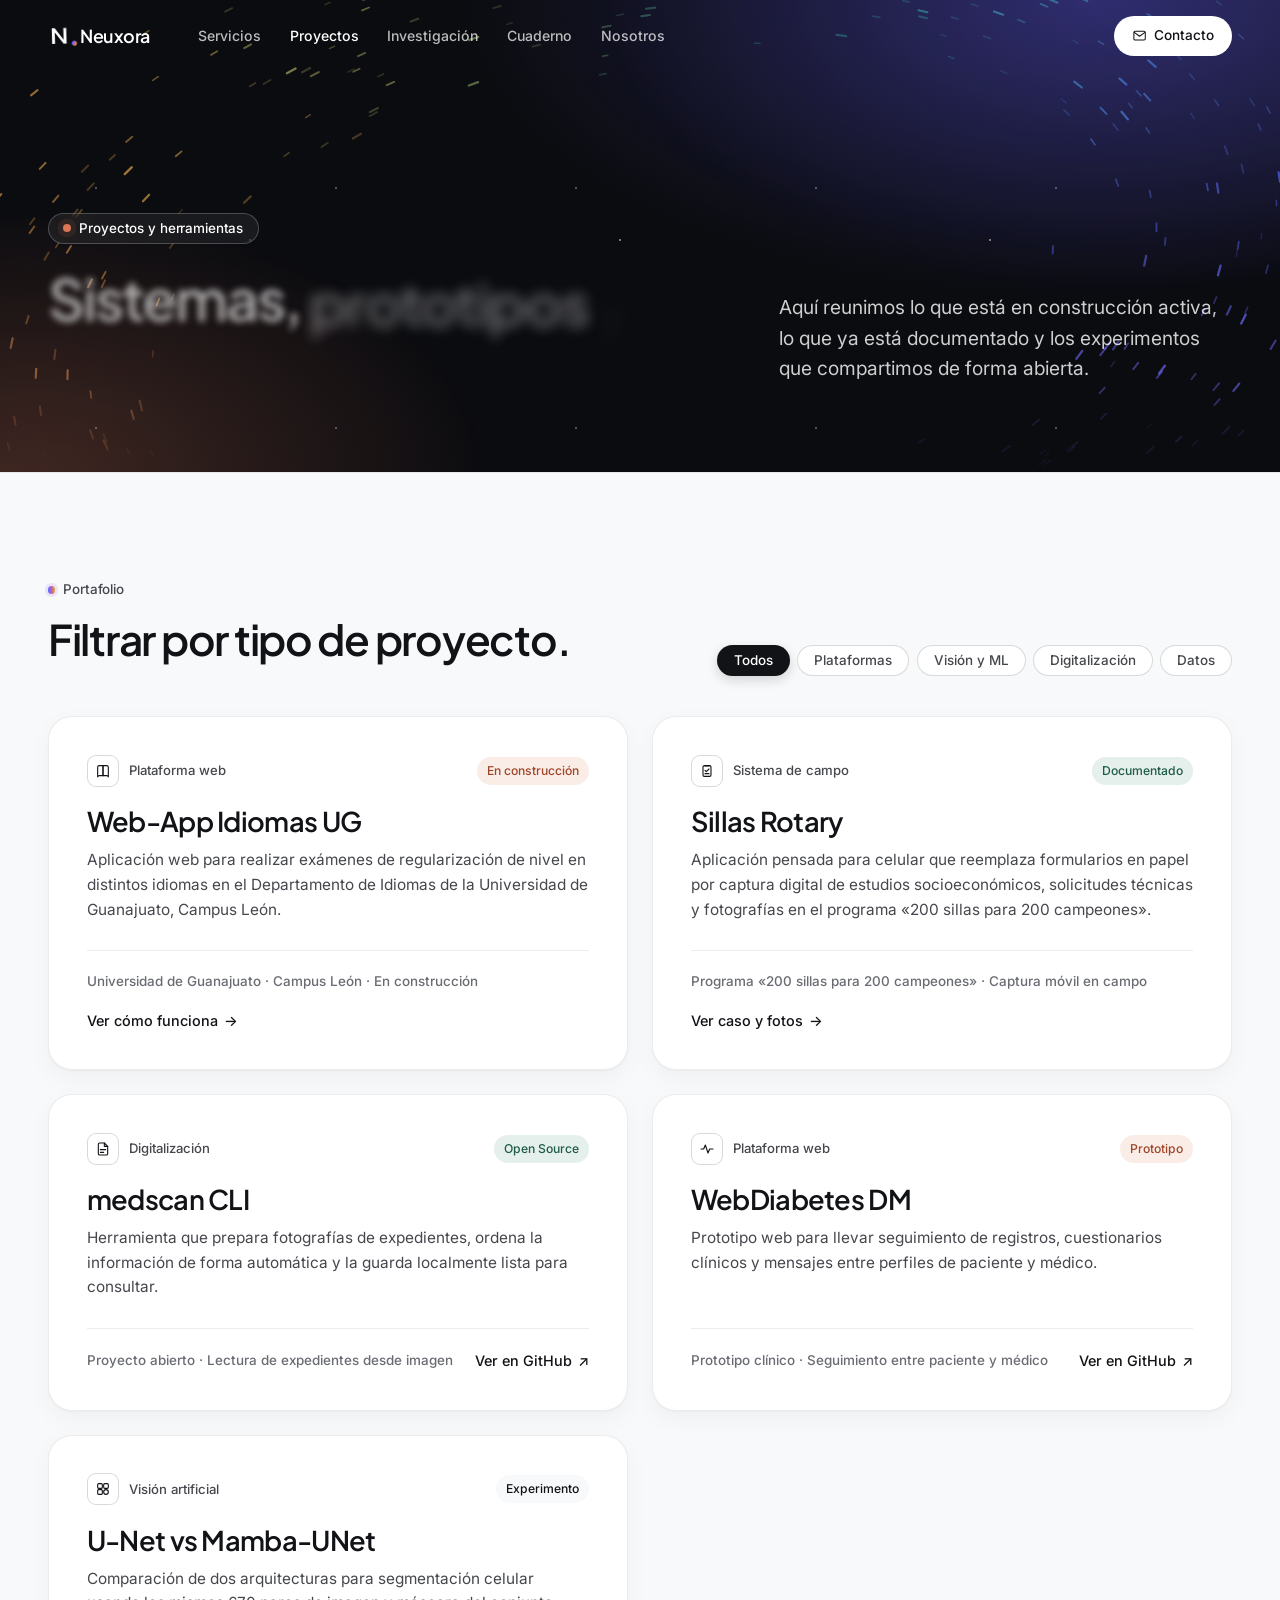
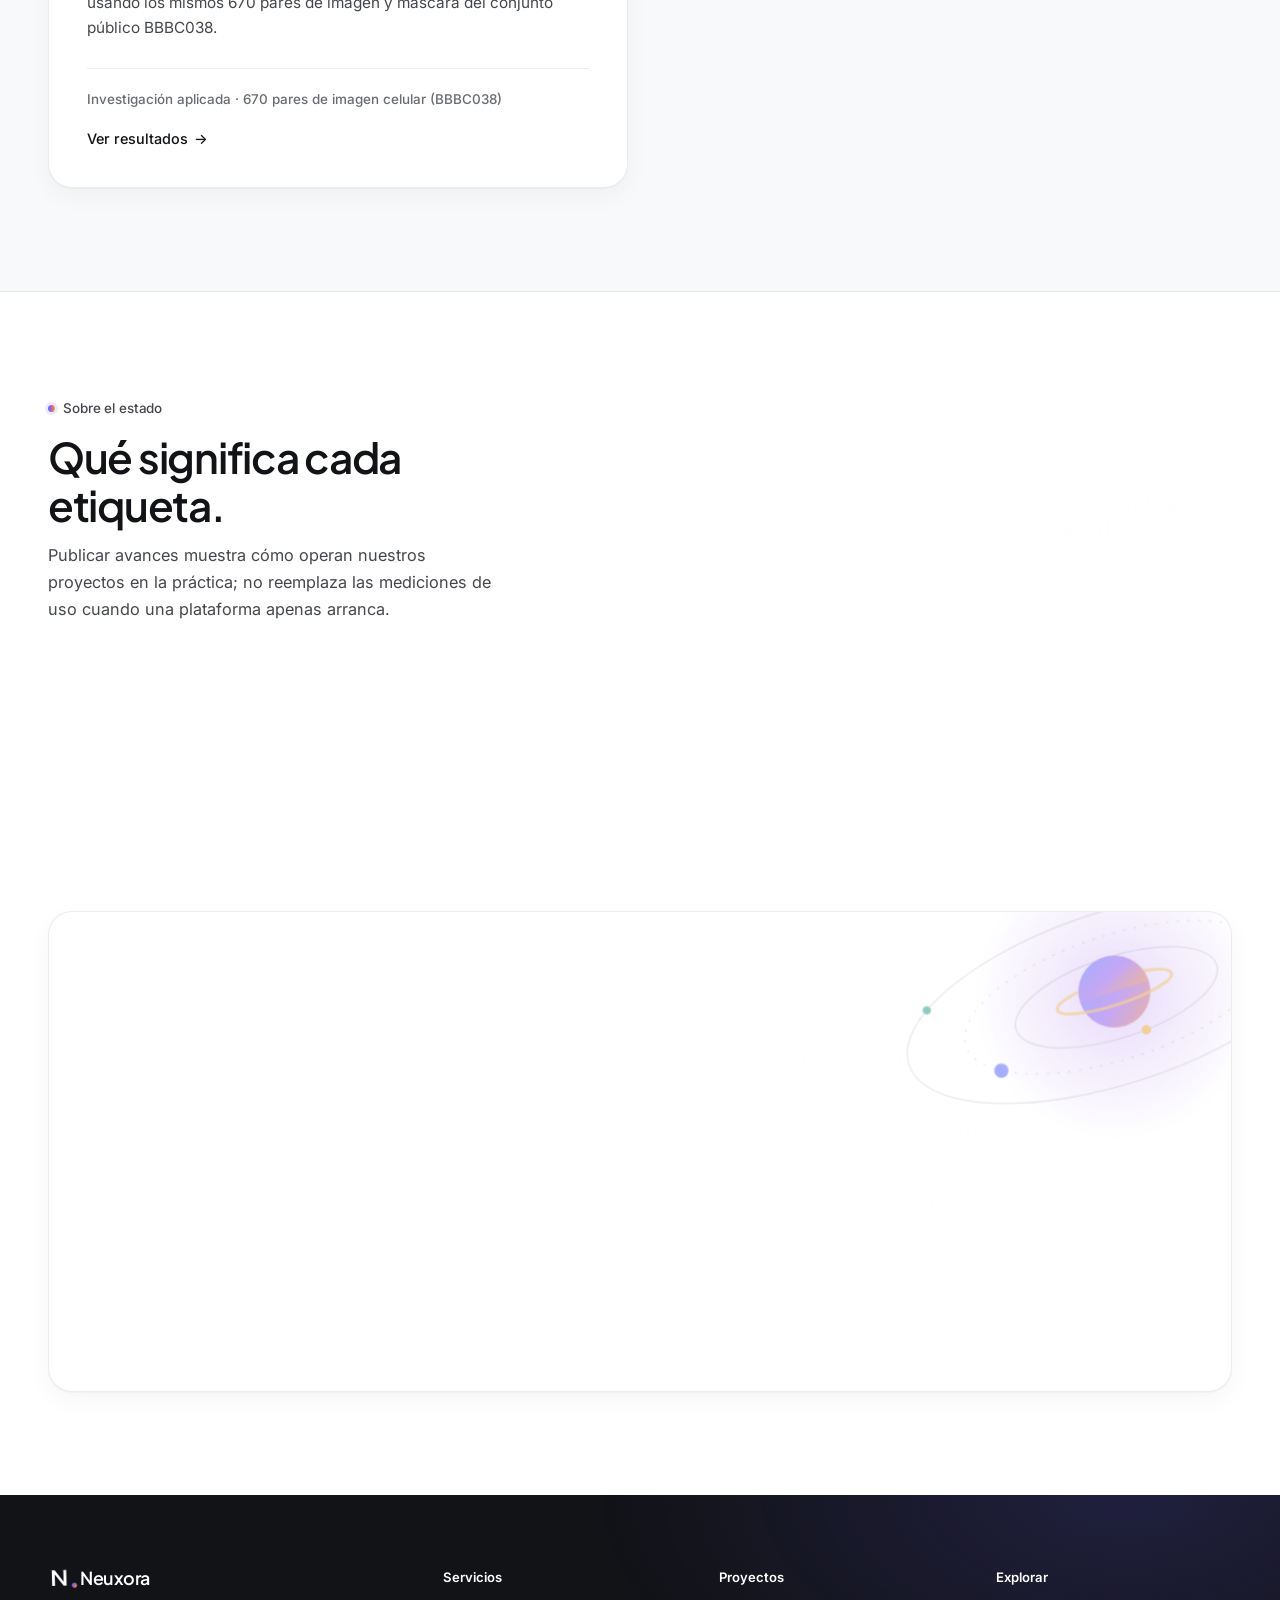
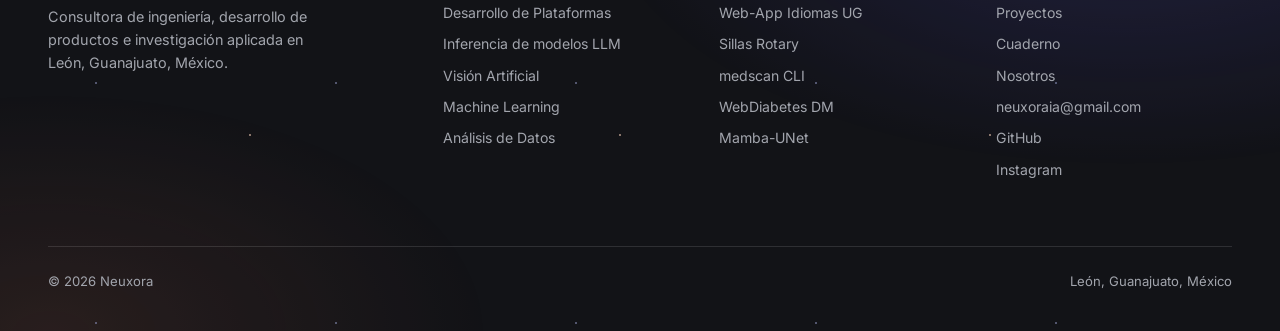
==== commit edb7c2b7: "Commit" ====
--- a/areas.html
+++ b/areas.html
@@ -4,19 +4,150 @@
   <meta charset="utf-8">
   <meta name="viewport" content="width=device-width, initial-scale=1">
   <title>Proyectos | Neuxora</title>
-  <meta name="description" content="La antigua página de áreas ahora forma parte del índice de proyectos de Neuxora.">
+  <meta name="description" content="Redirección al catálogo actualizado de proyectos de Neuxora.">
+  <meta name="theme-color" content="#ffffff">
   <meta name="robots" content="noindex, follow">
+  <link rel="canonical" href="https://neuxoraai.github.io/.github.io/areas.html">
+  <meta property="og:site_name" content="Neuxora">
+  <meta property="og:title" content="Proyectos | Neuxora">
+  <meta property="og:description" content="Redirección al catálogo actualizado de proyectos de Neuxora.">
+  <meta property="og:type" content="website">
+  <meta property="og:url" content="https://neuxoraai.github.io/.github.io/areas.html">
+  <meta property="og:image" content="https://neuxoraai.github.io/.github.io/assets/og-image.svg">
+  <meta property="og:locale" content="es_MX">
+  <meta name="twitter:card" content="summary_large_image">
+  <meta name="twitter:title" content="Proyectos | Neuxora">
+  <meta name="twitter:description" content="Redirección al catálogo actualizado de proyectos de Neuxora.">
+  <meta name="twitter:image" content="https://neuxoraai.github.io/.github.io/assets/og-image.svg">
+  <link rel="icon" href="assets/logo-n.svg" type="image/svg+xml">
+  <link rel="preconnect" href="https://fonts.googleapis.com">
+  <link rel="preconnect" href="https://fonts.gstatic.com" crossorigin>
+  <link href="https://fonts.googleapis.com/css2?family=Inter:wght@400;500;600&amp;family=JetBrains+Mono:wght@400;500&amp;family=Plus+Jakarta+Sans:wght@500;600;700&amp;display=swap" rel="stylesheet">
+  <link rel="stylesheet" href="assets/neuxora.css">
+  <script type="application/ld+json">
+{
+  "@context": "https://schema.org",
+  "@type": "ProfessionalService",
+  "name": "Neuxora",
+  "url": "https://neuxoraai.github.io/.github.io/",
+  "description": "Consultora mexicana de ingeniería y desarrollo de software: plataformas web, inferencia de modelos LLM, visión artificial, machine learning y análisis de datos.",
+  "email": "neuxoraia@gmail.com",
+  "address": {
+    "@type": "PostalAddress",
+    "addressLocality": "León",
+    "addressRegion": "Guanajuato",
+    "addressCountry": "MX"
+  },
+  "sameAs": [
+    "https://github.com/NeuxoraAI",
+    "https://www.instagram.com/neuxora_ia/"
+  ]
+}
+  </script>
   <meta http-equiv="refresh" content="0; url=proyectos.html">
-  <link rel="icon" href="assets/logo-n.svg" type="image/svg+xml">
-  <link rel="stylesheet" href="assets/neuxora.css">
+  <script defer src="assets/nav.js"></script>
 </head>
 <body>
-  <main id="main" class="hero">
-    <div class="container narrow">
-      <span class="hero-kicker">Ruta actualizada</span>
-      <h1 class="page-title">Ahora organizamos el trabajo por proyectos.</h1>
-      <p class="hero-lede" style="margin-top:2rem">Si la redirección no ocurre automáticamente, <a class="text-link internal" href="proyectos.html">abre el índice de proyectos</a>.</p>
+  <a class="skip-link" href="#main">Saltar al contenido</a>
+  <nav id="nav" aria-label="Navegación principal">
+    <div class="nav-inner">
+      <a class="brand-mark" href="index.html" aria-label="Neuxora, inicio">
+        <svg viewBox="0 0 40 40" aria-hidden="true"><path fill="currentColor" d="M7 6h5.2l15.6 20.6V6H33v28h-5.2L12.2 13.4V34H7z"/></svg>
+        <span class="brand-wordmark">Neuxora</span>
+      </a>
+      <div class="nav-links">
+        <a class="nav-link" href="index.html#servicios">Servicios</a><a class="nav-link" href="proyectos.html" aria-current="page">Proyectos</a><a class="nav-link" href="investigacion.html">Investigación</a><a class="nav-link" href="noticias.html">Cuaderno</a><a class="nav-link" href="neuxora.html">Nosotros</a>
+        <a class="nav-cta" href="mailto:neuxoraia@gmail.com?subject=Contacto%20Neuxora"><svg class="ui-icon ui-icon--sm" viewBox="0 0 24 24" fill="none" stroke="currentColor" stroke-width="1.65" stroke-linecap="round" stroke-linejoin="round" aria-hidden="true"><rect x="3" y="5" width="18" height="14" rx="2"/><path d="m3.5 7 8.5 6 8.5-6"/></svg><span>Contacto</span></a>
+      </div>
+      <button class="nav-toggle" type="button" aria-label="Abrir menú" aria-expanded="false" aria-controls="mobile-menu">
+        <span class="nav-toggle-bars" aria-hidden="true"><span></span><span></span></span>
+      </button>
     </div>
+  </nav>
+  <aside class="mobile-menu" id="mobile-menu" aria-hidden="true" aria-label="Menú móvil">
+    <nav class="mobile-menu-list">
+      <a class="mobile-menu-link" href="index.html#servicios">Servicios</a><a class="mobile-menu-link" href="proyectos.html" aria-current="page">Proyectos</a><a class="mobile-menu-link" href="investigacion.html">Investigación</a><a class="mobile-menu-link" href="noticias.html">Cuaderno</a><a class="mobile-menu-link" href="neuxora.html">Nosotros</a>
+      <a class="mobile-menu-link" href="mailto:neuxoraia@gmail.com?subject=Contacto%20Neuxora">Contacto</a>
+    </nav>
+    <div class="mobile-menu-meta">
+      <span class="meta-line"><svg class="ui-icon ui-icon--sm" viewBox="0 0 24 24" fill="none" stroke="currentColor" stroke-width="1.65" stroke-linecap="round" stroke-linejoin="round" aria-hidden="true"><path d="M12 21s-6-5.3-6-10a6 6 0 1 1 12 0c0 4.7-6 10-6 10z"/><circle cx="12" cy="11" r="2"/></svg><span>León, Guanajuato, México</span></span>
+      <span class="meta-line"><svg class="ui-icon ui-icon--sm" viewBox="0 0 24 24" fill="none" stroke="currentColor" stroke-width="1.65" stroke-linecap="round" stroke-linejoin="round" aria-hidden="true"><rect x="3" y="5" width="18" height="14" rx="2"/><path d="m3.5 7 8.5 6 8.5-6"/></svg><span>neuxoraia@gmail.com</span></span>
+    </div>
+  </aside>
+
+  <main id="main">
+    <section class="hero hero--dark">
+      <canvas class="hero-canvas" data-antigravity-canvas aria-hidden="true"></canvas>
+      <div class="container narrow">
+        <span class="hero-kicker">Ruta actualizada</span>
+        <h1 class="page-title">Ahora organizamos el catálogo por sistemas y líneas técnicas.</h1>
+        <p class="hero-lede" style="margin-top:1.5rem">Si tu navegador no redirige automáticamente, <a class="text-link internal" href="proyectos.html">abre el índice de proyectos</a> o revisa <a class="text-link internal" href="index.html#servicios">nuestras 5 líneas de ingeniería</a>.</p>
+      </div>
+    </section>
   </main>
+
+  <footer class="footer">
+    <div class="container">
+      <div class="footer-grid">
+        <div>
+          <a class="brand-mark" href="index.html">
+            <svg viewBox="0 0 40 40" aria-hidden="true"><path fill="currentColor" d="M7 6h5.2l15.6 20.6V6H33v28h-5.2L12.2 13.4V34H7z"/></svg>
+            <span class="brand-wordmark">Neuxora</span>
+          </a>
+          <p class="footer-tagline">Consultora de ingeniería, desarrollo de productos e investigación aplicada en León, Guanajuato, México.</p>
+        </div>
+        <div>
+          <span class="footer-label">Servicios</span>
+          <a class="footer-link" href="index.html#servicios">Desarrollo de Plataformas</a>
+          <a class="footer-link" href="index.html#servicios">Inferencia de modelos LLM</a>
+          <a class="footer-link" href="index.html#servicios">Visión Artificial</a>
+          <a class="footer-link" href="index.html#servicios">Machine Learning</a>
+          <a class="footer-link" href="index.html#servicios">Análisis de Datos</a>
+        </div>
+        <div>
+          <span class="footer-label">Proyectos</span>
+          <a class="footer-link" href="proyecto-idiomas-ug.html">Web-App Idiomas UG</a>
+          <a class="footer-link" href="proyecto-sillas-rotary.html">Sillas Rotary</a>
+          <a class="footer-link" href="proyectos.html#medscan">medscan CLI</a>
+          <a class="footer-link" href="proyectos.html#webdiabetes">WebDiabetes DM</a>
+          <a class="footer-link" href="investigacion.html#mamba">Mamba-UNet</a>
+        </div>
+        <div>
+          <span class="footer-label">Explorar</span>
+          <a class="footer-link" href="proyectos.html">Proyectos</a>
+          <a class="footer-link" href="noticias.html">Cuaderno</a>
+          <a class="footer-link" href="neuxora.html">Nosotros</a>
+          <a class="footer-link" href="mailto:neuxoraia@gmail.com">neuxoraia@gmail.com</a>
+          <a class="footer-link" href="https://github.com/NeuxoraAI" target="_blank" rel="noopener noreferrer">GitHub</a>
+          <a class="footer-link" href="https://www.instagram.com/neuxora_ia/" target="_blank" rel="noopener noreferrer">Instagram</a>
+        </div>
+      </div>
+      <div class="footer-bottom">
+        <span>© <span id="year">2026</span> Neuxora</span>
+        <span>León, Guanajuato, México</span>
+      </div>
+    </div>
+  </footer>
+  <dialog class="modal" id="contact-dialog" aria-labelledby="contact-dialog-title">
+    <form method="dialog"><button class="modal-close" aria-label="Cerrar"><svg class="ui-icon" viewBox="0 0 24 24" fill="none" stroke="currentColor" stroke-width="1.65" stroke-linecap="round" stroke-linejoin="round" aria-hidden="true"><path d="M6 6l12 12"/><path d="M18 6L6 18"/></svg></button></form>
+    <span class="eyebrow"><span class="kicker-dot" aria-hidden="true"></span>Contacto</span>
+    <h2 class="modal-title" id="contact-dialog-title">Platiquemos sobre tu proyecto.</h2>
+    <p class="modal-copy">Cuéntanos qué necesitas resolver y te respondemos con una propuesta clara de trabajo por etapas.</p>
+    <div class="modal-actions">
+      <a class="btn btn-primary" data-contact-mail href="mailto:neuxoraia@gmail.com"><svg class="ui-icon ui-icon--sm" viewBox="0 0 24 24" fill="none" stroke="currentColor" stroke-width="1.65" stroke-linecap="round" stroke-linejoin="round" aria-hidden="true"><rect x="3" y="5" width="18" height="14" rx="2"/><path d="m3.5 7 8.5 6 8.5-6"/></svg><span>Escribir por correo</span></a>
+      <button type="button" class="btn btn-secondary" data-copy="neuxoraia@gmail.com"><span data-copy-label>Copiar neuxoraia@gmail.com</span></button>
+    </div>
+    <div class="modal-links">
+      <a class="text-link" href="https://github.com/NeuxoraAI" target="_blank" rel="noopener noreferrer">GitHub</a>
+      <a class="text-link" href="https://www.instagram.com/neuxora_ia/" target="_blank" rel="noopener noreferrer">Instagram</a>
+      <span class="modal-meta">León, Guanajuato, México</span>
+    </div>
+  </dialog>
+  <dialog class="modal modal--media" id="lightbox" aria-label="Foto ampliada">
+    <form method="dialog"><button class="modal-close" aria-label="Cerrar"><svg class="ui-icon" viewBox="0 0 24 24" fill="none" stroke="currentColor" stroke-width="1.65" stroke-linecap="round" stroke-linejoin="round" aria-hidden="true"><path d="M6 6l12 12"/><path d="M18 6L6 18"/></svg></button></form>
+    <img data-lightbox-img src="assets/logo-n.svg" alt="">
+    <p class="modal-caption" data-lightbox-caption></p>
+  </dialog>
+  <a class="to-top" href="#main" aria-label="Volver arriba"><svg class="ui-icon" viewBox="0 0 24 24" fill="none" stroke="currentColor" stroke-width="1.65" stroke-linecap="round" stroke-linejoin="round" aria-hidden="true"><path d="M12 19V5"/><path d="M6 11l6-6 6 6"/></svg></a>
 </body>
 </html>
--- a/assets/neuxora.css
+++ b/assets/neuxora.css
@@ -1,203 +1,2595 @@
+/* AUTO-GENERATED by scripts/build_site.py from assets/css/*.css — DO NOT EDIT DIRECTLY */
+
+/* ==========================================================================
+   Neuxora Design System — 01 Tokens
+   Light-first white canvas with cool neutral ink.
+   ========================================================================== */
+
 :root {
-  --paper: #f5f0e6;
-  --paper-light: #fbf8f1;
-  --ink: #20201c;
-  --muted: #666257;
-  --line: #d8d0c1;
-  --red: #8f3f42;
-  --ochre: #b47b2d;
-  --green: #315b4f;
-  --dark: #20201c;
-  --serif: "Fraunces", Georgia, serif;
-  --sans: "DM Sans", system-ui, sans-serif;
-  --ease: cubic-bezier(.2, .7, .2, 1);
-}
-
-*, *::before, *::after { box-sizing: border-box; }
-html { scroll-behavior: smooth; }
+  /* Light Surfaces */
+  --bg-canvas: #ffffff;
+  --bg-surface: #ffffff;
+  --bg-subtle: #f8f9fa;
+
+  /* Dark Contrast Surfaces (Showcase, Benchmark, Footer) */
+  --bg-dark: #121317;
+  --bg-dark-elevated: #1c1d22;
+  --bg-code: #17181c;
+
+  /* Ink & Text */
+  --ink-primary: #121317;
+  --ink-secondary: #45474d;
+  --ink-muted: #6a6c73;
+  --ink-on-dark: #ffffff;
+  --ink-on-dark-muted: #a2a5ad;
+
+  /* Borders */
+  --line-light: rgba(18, 19, 23, 0.08);
+  --line-light-strong: rgba(18, 19, 23, 0.16);
+  --line-dark: rgba(255, 255, 255, 0.12);
+  --line-dark-strong: rgba(255, 255, 255, 0.22);
+
+  /* Grounded Accents (Used sparingly) */
+  --accent-coral: #d97757;
+  --accent-emerald: #2f7d60;
+  --accent-emerald-on-dark: #6bd5ad;
+
+  /* Typography */
+  --font-display: "Plus Jakarta Sans", "Inter", -apple-system, BlinkMacSystemFont, sans-serif;
+  --font-sans: "Inter", -apple-system, BlinkMacSystemFont, sans-serif;
+  --font-mono: "JetBrains Mono", ui-monospace, SFMono-Regular, Menlo, monospace;
+
+  /* Radii */
+  --radius-sm: 10px;
+  --radius-md: 18px;
+  --radius-lg: 24px;
+  --radius-pill: 999px;
+
+  /* Elevation */
+  --shadow-card: 0 1px 2px rgba(18, 19, 23, 0.04), 0 8px 24px rgba(18, 19, 23, 0.04);
+  --shadow-card-hover: 0 4px 12px rgba(18, 19, 23, 0.06), 0 20px 40px rgba(18, 19, 23, 0.07);
+  --shadow-showcase: 0 24px 60px rgba(18, 19, 23, 0.14);
+
+  /* Motion (Antigravity Spring Physics) */
+  --ease: cubic-bezier(0.16, 1, 0.3, 1);
+  --ease-out: cubic-bezier(0.22, 1, 0.36, 1);
+  --motion-fast: 180ms;
+  --motion-base: 280ms;
+  --motion-reveal: 560ms;
+
+  /* Layout */
+  --container-max: 74rem;
+  --nav-height: 4.5rem;
+}
+
+/* ==========================================================================
+   Neuxora Design System — 02 Base & Layout
+   ========================================================================== */
+
+*,
+*::before,
+*::after {
+  box-sizing: border-box;
+}
+
+html {
+  scroll-behavior: smooth;
+  background: var(--bg-canvas);
+  color: var(--ink-primary);
+}
+
 body {
   margin: 0;
-  background: var(--paper);
-  color: var(--ink);
-  font-family: var(--sans);
-  line-height: 1.65;
+  background: var(--bg-canvas);
+  color: var(--ink-primary);
+  font-family: var(--font-sans);
+  font-size: 1rem;
+  line-height: 1.6;
   -webkit-font-smoothing: antialiased;
-}
-body.mobile-menu-open { overflow: hidden; }
-::selection { background: var(--ink); color: var(--paper-light); }
-img, svg { display: block; max-width: 100%; }
-a { color: inherit; }
-p, h1, h2, h3, ul, ol, dl { margin-top: 0; }
-p:last-child { margin-bottom: 0; }
+  overflow-x: hidden;
+}
+
+body.mobile-menu-open {
+  overflow: hidden;
+}
+
+::selection {
+  background: var(--ink-primary);
+  color: var(--bg-canvas);
+}
+
+img,
+svg {
+  display: block;
+  max-width: 100%;
+}
+
+a {
+  color: inherit;
+}
+
+code {
+  padding: 0.14rem 0.42rem;
+  border-radius: 6px;
+  background: var(--bg-subtle);
+  font: 400 0.86em/1.3 var(--font-mono);
+}
+
+.showcase code,
+.section-dark code {
+  background: rgba(255, 255, 255, 0.1);
+}
+
+p,
+h1,
+h2,
+h3,
+h4,
+ul,
+ol,
+dl,
+pre {
+  margin-top: 0;
+}
+
+p:last-child {
+  margin-bottom: 0;
+}
 
 :focus-visible {
-  outline: 2px solid var(--red);
-  outline-offset: 4px;
-  border-radius: 2px;
-}
+  outline: 2px solid var(--ink-primary);
+  outline-offset: 3px;
+  border-radius: 6px;
+}
+
 .skip-link {
   position: fixed;
-  top: .75rem;
-  left: .75rem;
-  z-index: 100;
-  padding: .65rem 1rem;
-  background: var(--ink);
-  color: var(--paper-light);
+  top: 0.75rem;
+  left: 0.75rem;
+  z-index: 120;
+  padding: 0.65rem 1.1rem;
+  border-radius: var(--radius-pill);
+  background: var(--bg-dark);
+  color: var(--ink-on-dark);
+  font-size: 0.85rem;
+  font-weight: 500;
   text-decoration: none;
-  transform: translateY(-150%);
-  transition: transform .15s ease;
-}
-.skip-link:focus { transform: translateY(0); }
-
-.container { width: min(100% - 3rem, 74rem); margin-inline: auto; }
-.narrow { width: min(100%, 48rem); }
-.section { padding: clamp(4.5rem, 9vw, 8rem) 0; border-top: 1px solid var(--line); }
-.section-compact { padding: clamp(3rem, 6vw, 5rem) 0; border-top: 1px solid var(--line); }
-.paper-light { background: var(--paper-light); }
-.dark-section { background: var(--dark); color: var(--paper-light); border-color: #44423c; }
-.grid-2 { display: grid; grid-template-columns: repeat(2, minmax(0, 1fr)); gap: clamp(2rem, 6vw, 5rem); }
-.grid-3 { display: grid; grid-template-columns: repeat(3, minmax(0, 1fr)); gap: 1px; background: var(--line); border: 1px solid var(--line); }
-.editorial-grid { display: grid; grid-template-columns: minmax(0, .8fr) minmax(0, 1.7fr); gap: clamp(3rem, 8vw, 8rem); }
-
+  transform: translateY(-160%);
+  transition: transform var(--motion-fast) var(--ease);
+}
+
+.skip-link:focus {
+  transform: translateY(0);
+}
+
+/* Containers & Sections */
+.container {
+  width: min(100% - 3rem, var(--container-max));
+  margin-inline: auto;
+}
+
+.narrow {
+  width: min(100%, 46rem);
+}
+
+.section {
+  position: relative;
+  padding: clamp(4.5rem, 8vw, 7rem) 0;
+}
+
+.section-subtle {
+  background: var(--bg-subtle);
+  border-top: 1px solid var(--line-light);
+  border-bottom: 1px solid var(--line-light);
+}
+
+.section-bordered {
+  border-top: 1px solid var(--line-light);
+}
+
+.section-dark {
+  background: var(--bg-dark);
+  color: var(--ink-on-dark);
+}
+
+.section-dark .section-intro,
+.section-dark .muted-copy {
+  color: var(--ink-on-dark-muted);
+}
+
+/* Grid Helpers */
+.grid-2 {
+  display: grid;
+  grid-template-columns: repeat(2, minmax(0, 1fr));
+  gap: 1.5rem;
+}
+
+.grid-3 {
+  display: grid;
+  grid-template-columns: repeat(3, minmax(0, 1fr));
+  gap: 1.5rem;
+}
+
+.split-grid {
+  display: grid;
+  grid-template-columns: minmax(0, 0.9fr) minmax(0, 1.35fr);
+  gap: clamp(2rem, 5vw, 5rem);
+  align-items: start;
+}
+
+/* Navigation */
 #nav {
   position: fixed;
   inset: 0 0 auto;
+  z-index: 60;
+  border-bottom: 1px solid transparent;
+  background: rgba(255, 255, 255, 0.72);
+  backdrop-filter: blur(16px);
+  transition: background var(--motion-base) var(--ease), border-color var(--motion-base) var(--ease);
+}
+
+#nav.scrolled {
+  background: rgba(255, 255, 255, 0.92);
+  border-color: var(--line-light);
+}
+
+.nav-inner {
+  width: min(100% - 3rem, var(--container-max));
+  min-height: var(--nav-height);
+  margin-inline: auto;
+  display: flex;
+  align-items: center;
+  justify-content: space-between;
+  gap: 1.5rem;
+}
+
+.brand-mark {
+  display: inline-flex;
+  align-items: center;
+  gap: 0.6rem;
+  text-decoration: none;
+  color: var(--ink-primary);
+}
+
+.brand-mark svg {
+  width: 1.4rem;
+  height: 1.4rem;
+  color: var(--ink-primary);
+}
+
+.brand-wordmark {
+  font: 600 1.12rem/1 var(--font-display);
+  letter-spacing: -0.025em;
+}
+
+.nav-links {
+  flex: 1;
+  display: flex;
+  align-items: center;
+  gap: 1.8rem;
+  margin-left: 1.5rem;
+}
+
+.nav-link {
+  color: var(--ink-secondary);
+  font-size: 0.88rem;
+  font-weight: 500;
+  text-decoration: none;
+  transition: color var(--motion-fast) var(--ease);
+}
+
+.nav-link:hover,
+.nav-link:focus-visible,
+.nav-link[aria-current="page"] {
+  color: var(--ink-primary);
+}
+
+.nav-cta {
+  margin-left: auto;
+  display: inline-flex;
+  align-items: center;
+  gap: 0.45rem;
+  padding: 0.55rem 1.1rem;
+  border-radius: var(--radius-pill);
+  background: var(--bg-dark);
+  color: var(--ink-on-dark);
+  font-size: 0.85rem;
+  font-weight: 500;
+  text-decoration: none;
+  transition: opacity var(--motion-fast) var(--ease), transform var(--motion-fast) var(--ease), box-shadow var(--motion-fast) var(--ease);
+}
+
+.nav-cta:hover {
+  opacity: 0.9;
+  transform: translateY(-1px);
+  box-shadow: 0 6px 16px rgba(18, 19, 23, 0.14);
+}
+
+.nav-toggle {
+  display: none;
+  width: 2.6rem;
+  height: 2.6rem;
+  padding: 0;
+  border: 1px solid var(--line-light-strong);
+  border-radius: 50%;
+  background: var(--bg-surface);
+  color: var(--ink-primary);
+  cursor: pointer;
+}
+
+.nav-toggle-bars {
+  width: 1rem;
+  margin: auto;
+  display: grid;
+  gap: 4px;
+}
+
+.nav-toggle-bars span {
+  height: 1.5px;
+  background: currentColor;
+  transition: transform var(--motion-base) var(--ease);
+}
+
+.nav-toggle[aria-expanded="true"] span:first-child {
+  transform: translateY(2.75px) rotate(45deg);
+}
+
+.nav-toggle[aria-expanded="true"] span:last-child {
+  transform: translateY(-2.75px) rotate(-45deg);
+}
+
+.mobile-menu {
+  position: fixed;
+  inset: 0;
+  z-index: 55;
+  padding: 6.5rem 1.5rem 2.5rem;
+  background: var(--bg-canvas);
+  visibility: hidden;
+  opacity: 0;
+  display: flex;
+  flex-direction: column;
+  justify-content: space-between;
+  transition: opacity var(--motion-base) var(--ease), visibility 0s linear var(--motion-base);
+}
+
+.mobile-menu[data-open="true"] {
+  visibility: visible;
+  opacity: 1;
+  transition-delay: 0s;
+}
+
+.mobile-menu-list {
+  display: grid;
+}
+
+.mobile-menu-link {
+  padding: 1rem 0;
+  border-bottom: 1px solid var(--line-light);
+  color: var(--ink-primary);
+  font: 600 clamp(1.5rem, 6.5vw, 2.1rem)/1.2 var(--font-display);
+  letter-spacing: -0.025em;
+  text-decoration: none;
+}
+
+.mobile-menu-link[aria-current="page"] {
+  color: var(--accent-coral);
+}
+
+.mobile-menu-meta {
+  display: flex;
+  flex-direction: column;
+  gap: 0.55rem;
+  color: var(--ink-secondary);
+  font-size: 0.86rem;
+}
+
+.mobile-menu-meta .meta-line {
+  display: inline-flex;
+  align-items: center;
+  gap: 0.5rem;
+}
+
+/* Hero Typography & Centered Layout */
+@keyframes pulseDot {
+  0%, 100% {
+    box-shadow: 0 0 0 0 rgba(217, 119, 87, 0.42);
+  }
+  65% {
+    box-shadow: 0 0 0 7px rgba(217, 119, 87, 0);
+  }
+}
+
+.hero {
+  position: relative;
+  overflow: hidden;
+  padding: calc(var(--nav-height) + clamp(4.5rem, 11vw, 9rem)) 0 clamp(2.5rem, 5vw, 4rem);
+}
+
+.hero > .container {
+  position: relative;
+  z-index: 1;
+}
+
+.hero-canvas {
+  position: absolute;
+  inset: 0;
+  width: 100%;
+  height: 100%;
+  pointer-events: none;
+  z-index: 0;
+  mask-image: linear-gradient(#000 78%, transparent 100%);
+  -webkit-mask-image: linear-gradient(#000 78%, transparent 100%);
+}
+
+.hero-centered {
+  max-width: 62rem;
+  margin-inline: auto;
+  text-align: center;
+}
+
+.hero-header-split {
+  display: grid;
+  grid-template-columns: minmax(0, 1.25fr) minmax(16rem, 0.85fr);
+  gap: clamp(2rem, 5vw, 4.5rem);
+  align-items: end;
+}
+
+.eyebrow,
+.hero-kicker {
+  display: inline-flex;
+  align-items: center;
+  gap: 0.5rem;
+  margin-bottom: 1rem;
+  color: var(--ink-secondary);
+  font: 500 0.84rem/1.3 var(--font-sans);
+  letter-spacing: -0.01em;
+}
+
+.hero-kicker,
+.eyebrow:has(.kicker-dot) {
+  padding: 0.36rem 0.9rem;
+  border-radius: var(--radius-pill);
+  border: 1px solid var(--line-light-strong);
+  background: rgba(255, 255, 255, 0.85);
+  backdrop-filter: blur(8px);
+  color: var(--ink-primary);
+  box-shadow: 0 1px 2px rgba(18, 19, 23, 0.04);
+}
+
+.kicker-dot {
+  width: 8px;
+  height: 8px;
+  flex-shrink: 0;
+  border-radius: 50%;
+  background: var(--accent-coral);
+  animation: pulseDot 2.8s var(--ease) infinite;
+}
+
+.section-dark .eyebrow {
+  color: var(--ink-on-dark-muted);
+}
+
+.hero-title {
+  margin-bottom: 1.35rem;
+  font: 500 clamp(2.6rem, 6vw, 5.25rem)/1.04 var(--font-display);
+  text-wrap: balance;
+  letter-spacing: -0.035em;
+  color: var(--ink-primary);
+}
+
+.page-title {
+  margin-bottom: 0;
+  font: 600 clamp(2.35rem, 4.5vw, 3.8rem)/1.08 var(--font-display);
+  letter-spacing: -0.035em;
+}
+
+.hero-lede {
+  margin-inline: auto;
+  max-width: 42rem;
+  margin-bottom: 0;
+  color: var(--ink-secondary);
+  font-size: clamp(1.04rem, 1.5vw, 1.2rem);
+  line-height: 1.6;
+}
+
+.hero-header-split .hero-lede {
+  margin-inline: 0;
+}
+
+.section-title {
+  max-width: 20ch;
+  margin-bottom: 0.9rem;
+  font: 600 clamp(1.85rem, 3.3vw, 2.75rem)/1.12 var(--font-display);
+  letter-spacing: -0.03em;
+}
+
+.section-intro {
+  max-width: 46ch;
+  color: var(--ink-secondary);
+  font-size: 1.02rem;
+  line-height: 1.65;
+}
+
+.hero-actions {
+  display: flex;
+  flex-wrap: wrap;
+  align-items: center;
+  gap: 0.85rem;
+  margin-top: 2rem;
+}
+
+.hero-centered .hero-actions {
+  justify-content: center;
+}
+
+/* Footer */
+.footer {
+  padding: 4.5rem 0 2.5rem;
+  background: var(--bg-dark);
+  color: var(--ink-on-dark-muted);
+}
+
+.footer-grid {
+  display: grid;
+  grid-template-columns: 1.5fr 1fr 1fr 1fr;
+  gap: 2.5rem;
+}
+
+.footer .brand-mark {
+  color: var(--ink-on-dark);
+  margin-bottom: 1rem;
+}
+
+.footer .brand-mark svg {
+  color: var(--ink-on-dark);
+}
+
+.footer-tagline {
+  max-width: 30ch;
+  color: var(--ink-on-dark-muted);
+  font-size: 0.9rem;
+}
+
+.footer-label {
+  display: block;
+  margin-bottom: 0.9rem;
+  color: var(--ink-on-dark);
+  font-size: 0.82rem;
+  font-weight: 600;
+}
+
+.footer-link {
+  display: block;
+  width: fit-content;
+  margin-bottom: 0.55rem;
+  color: var(--ink-on-dark-muted);
+  font-size: 0.88rem;
+  text-decoration: none;
+  transition: color var(--motion-fast) var(--ease);
+}
+
+.footer-link:hover,
+.footer-link:focus-visible {
+  color: var(--ink-on-dark);
+}
+
+.footer-bottom {
+  display: flex;
+  flex-wrap: wrap;
+  justify-content: space-between;
+  gap: 1rem 2rem;
+  margin-top: 3.5rem;
+  padding-top: 1.5rem;
+  border-top: 1px solid var(--line-dark);
+  font-size: 0.82rem;
+}
+
+/* ==========================================================================
+   Neuxora Design System — 03 Components
+   ========================================================================== */
+
+/* Pill Buttons & Text Links */
+.ui-icon {
+  width: 1.15rem;
+  height: 1.15rem;
+  flex-shrink: 0;
+  transition: transform var(--motion-fast) var(--ease);
+}
+
+.ui-icon--sm {
+  width: 0.95rem;
+  height: 0.95rem;
+}
+
+.ui-icon--check {
+  width: 1rem;
+  height: 1rem;
+  color: var(--accent-emerald);
+  margin-top: 0.25rem;
+}
+
+.icon-badge {
+  display: inline-flex;
+  align-items: center;
+  justify-content: center;
+  width: 2.5rem;
+  height: 2.5rem;
+  flex-shrink: 0;
+  border-radius: 12px;
+  border: 1px solid var(--line-light-strong);
+  background: var(--bg-canvas);
+  color: var(--ink-primary);
+  transition: transform var(--motion-base) var(--ease), background var(--motion-base) var(--ease), color var(--motion-base) var(--ease), border-color var(--motion-base) var(--ease);
+}
+
+.icon-badge--sm {
+  width: 2rem;
+  height: 2rem;
+  border-radius: 9px;
+}
+
+.icon-badge--sm .ui-icon {
+  width: 1rem;
+  height: 1rem;
+}
+
+.icon-badge--lg {
+  width: 2.85rem;
+  height: 2.85rem;
+  border-radius: 14px;
+}
+
+.icon-badge--lg .ui-icon {
+  width: 1.35rem;
+  height: 1.35rem;
+}
+
+.btn,
+.button-link {
+  display: inline-flex;
+  align-items: center;
+  justify-content: center;
+  gap: 0.5rem;
+  padding: 0.82rem 1.45rem;
+  border-radius: var(--radius-pill);
+  border: 1px solid transparent;
+  font: 500 0.9rem/1 var(--font-sans);
+  text-decoration: none;
+  cursor: pointer;
+  transition: transform var(--motion-fast) var(--ease), background var(--motion-fast) var(--ease), border-color var(--motion-fast) var(--ease), box-shadow var(--motion-fast) var(--ease), opacity var(--motion-fast) var(--ease);
+}
+
+.btn:hover,
+.button-link:hover {
+  transform: translateY(-1px);
+  box-shadow: 0 6px 18px rgba(18, 19, 23, 0.1);
+}
+
+.btn:hover .ui-icon,
+.button-link:hover .ui-icon {
+  transform: translateX(2px);
+}
+
+.btn-primary,
+.button-link {
+  background: var(--bg-dark);
+  border-color: var(--bg-dark);
+  color: var(--ink-on-dark);
+}
+
+.btn-primary:hover,
+.button-link:hover {
+  opacity: 0.92;
+}
+
+.btn-secondary,
+.button-link.secondary {
+  background: var(--bg-surface);
+  border-color: var(--line-light-strong);
+  color: var(--ink-primary);
+}
+
+.btn-secondary:hover,
+.button-link.secondary:hover {
+  border-color: var(--ink-primary);
+  background: var(--bg-subtle);
+}
+
+.section-dark .btn-primary {
+  background: var(--bg-surface);
+  border-color: var(--bg-surface);
+  color: var(--ink-primary);
+}
+
+.section-dark .btn-secondary {
+  background: transparent;
+  border-color: var(--line-dark-strong);
+  color: var(--ink-on-dark);
+}
+
+.text-link {
+  display: inline-flex;
+  align-items: center;
+  gap: 0.4rem;
+  font-size: 0.9rem;
+  font-weight: 500;
+  text-decoration: none;
+  color: var(--ink-primary);
+  transition: opacity var(--motion-fast) var(--ease), color var(--motion-fast) var(--ease);
+}
+
+.text-link::after {
+  content: "↗";
+  transition: transform var(--motion-fast) var(--ease);
+}
+
+.text-link.internal::after {
+  content: "→";
+}
+
+.text-link:hover {
+  color: var(--accent-coral);
+}
+
+.text-link:hover::after {
+  transform: translateX(3px);
+}
+
+.showcase .text-link,
+.section-dark .text-link {
+  color: var(--ink-on-dark);
+}
+
+.showcase .text-link:hover,
+.section-dark .text-link:hover {
+  color: var(--accent-coral);
+}
+
+/* Section Header */
+.section-header-row {
+  display: flex;
+  flex-wrap: wrap;
+  align-items: flex-end;
+  justify-content: space-between;
+  gap: 1.5rem 2.5rem;
+  margin-bottom: 2.5rem;
+}
+
+/* Spotlight surface micro-interaction */
+[data-spotlight-card] {
+  position: relative;
+  overflow: hidden;
+}
+
+[data-spotlight-card]::before {
+  content: "";
+  position: absolute;
+  inset: 0;
+  pointer-events: none;
+  z-index: 0;
+  opacity: 0;
+  background: radial-gradient(
+    420px circle at var(--spot-x, 50%) var(--spot-y, 50%),
+    rgba(217, 119, 87, 0.08),
+    transparent 65%
+  );
+  transition: opacity var(--motion-base) var(--ease);
+}
+
+[data-spotlight-card]:hover::before {
+  opacity: 1;
+}
+
+[data-spotlight-card] > * {
+  position: relative;
+  z-index: 1;
+}
+
+/* Clean Editorial Cards (Antigravity / Claude Style — Zero nested boxes) */
+.card-grid-2 {
+  display: grid;
+  grid-template-columns: repeat(2, minmax(0, 1fr));
+  gap: 1.5rem;
+}
+
+.surface-card {
+  display: flex;
+  flex-direction: column;
+  justify-content: space-between;
+  gap: 1.75rem;
+  padding: clamp(1.75rem, 3vw, 2.35rem);
+  border-radius: var(--radius-lg);
+  border: 1px solid var(--line-light);
+  background: var(--bg-surface);
+  box-shadow: var(--shadow-card);
+  transition: transform var(--motion-base) var(--ease), border-color var(--motion-base) var(--ease), box-shadow var(--motion-base) var(--ease);
+}
+
+.surface-card:hover {
+  transform: translateY(-2px);
+  border-color: var(--line-light-strong);
+  box-shadow: var(--shadow-card-hover);
+}
+
+.surface-card:hover .icon-badge,
+.card-panel:hover .icon-badge,
+.process-step:hover .icon-badge,
+.cta-option:hover .icon-badge {
+  background: var(--ink-primary);
+  color: var(--ink-on-dark);
+  border-color: var(--ink-primary);
+  transform: scale(1.05) rotate(-3deg);
+}
+
+.card-meta {
+  display: flex;
+  align-items: center;
+  justify-content: space-between;
+  gap: 1rem;
+  margin-bottom: 1.15rem;
+  color: var(--ink-secondary);
+  font-size: 0.82rem;
+  font-weight: 500;
+}
+
+.card-meta-cat {
+  display: inline-flex;
+  align-items: center;
+  gap: 0.65rem;
+}
+
+.card-badge {
+  display: inline-flex;
+  align-items: center;
+  padding: 0.25rem 0.65rem;
+  border-radius: var(--radius-pill);
+  background: var(--bg-subtle);
+  color: var(--ink-primary);
+  font-size: 0.76rem;
+  font-weight: 500;
+}
+
+.card-badge--building {
+  background: rgba(217, 119, 87, 0.14);
+  color: #9f4629;
+}
+
+.card-badge--active {
+  background: rgba(47, 125, 96, 0.12);
+  color: #1f5c45;
+}
+
+.surface-card h2,
+.surface-card h3 {
+  margin-bottom: 0.65rem;
+  font: 600 clamp(1.35rem, 2.2vw, 1.7rem)/1.2 var(--font-display);
+  letter-spacing: -0.025em;
+}
+
+.surface-card p {
+  color: var(--ink-secondary);
+  font-size: 0.96rem;
+}
+
+.stack-line {
+  color: var(--ink-muted);
+  font-size: 0.84rem;
+  font-weight: 500;
+}
+
+.card-footer {
+  display: flex;
+  flex-wrap: wrap;
+  align-items: center;
+  justify-content: space-between;
+  gap: 1rem;
+  padding-top: 1.25rem;
+  border-top: 1px solid var(--line-light);
+}
+
+/* Clean Info Panels */
+.card-panel {
+  display: flex;
+  flex-direction: column;
+  justify-content: space-between;
+  gap: 1.25rem;
+  padding: 1.85rem;
+  border-radius: var(--radius-md);
+  border: 1px solid var(--line-light);
+  background: var(--bg-surface);
+  box-shadow: var(--shadow-card);
+  transition: transform var(--motion-base) var(--ease), border-color var(--motion-base) var(--ease), box-shadow var(--motion-base) var(--ease);
+}
+
+.card-panel:hover {
+  transform: translateY(-2px);
+  border-color: var(--line-light-strong);
+  box-shadow: var(--shadow-card-hover);
+}
+
+.card-panel-head {
+  display: flex;
+  align-items: center;
+  gap: 0.65rem;
+  margin-bottom: 0.95rem;
+}
+
+.card-panel-head .card-category {
+  margin-bottom: 0;
+}
+
+.card-category {
+  display: block;
+  margin-bottom: 0.7rem;
+  color: var(--ink-secondary);
+  font-size: 0.8rem;
+  font-weight: 500;
+}
+
+.card-panel h2,
+.card-panel h3 {
+  margin-bottom: 0.6rem;
+  font: 600 1.28rem/1.25 var(--font-display);
+  letter-spacing: -0.02em;
+}
+
+.card-panel p {
+  color: var(--ink-secondary);
+  font-size: 0.93rem;
+}
+
+/* Process Steps */
+.process-grid {
+  display: grid;
+  grid-template-columns: repeat(4, minmax(0, 1fr));
+  gap: 1.25rem;
+  list-style: none;
+  margin: 0;
+  padding: 0;
+}
+
+.process-step {
+  padding: 1.75rem;
+  border-radius: var(--radius-md);
+  border: 1px solid var(--line-light);
+  background: var(--bg-surface);
+  box-shadow: var(--shadow-card);
+  transition: transform var(--motion-base) var(--ease), border-color var(--motion-base) var(--ease), box-shadow var(--motion-base) var(--ease);
+}
+
+.process-step:hover {
+  transform: translateY(-2px);
+  border-color: var(--line-light-strong);
+  box-shadow: var(--shadow-card-hover);
+}
+
+.process-step-top {
+  display: flex;
+  align-items: center;
+  justify-content: space-between;
+  margin-bottom: 1.25rem;
+}
+
+.process-num {
+  display: inline-flex;
+  align-items: center;
+  justify-content: center;
+  min-width: 2rem;
+  height: 2rem;
+  padding-inline: 0.5rem;
+  margin-bottom: 0;
+  border-radius: var(--radius-pill);
+  background: var(--bg-subtle);
+  color: var(--ink-secondary);
+  font-size: 0.78rem;
+  font-weight: 600;
+}
+
+.process-step h3 {
+  margin-bottom: 0.5rem;
+  font: 600 1.12rem/1.3 var(--font-display);
+  letter-spacing: -0.02em;
+}
+
+.process-step p {
+  color: var(--ink-secondary);
+  font-size: 0.9rem;
+}
+
+/* Spec Lists & Principles */
+.spec-list {
+  margin: 0;
+  border-top: 1px solid var(--line-light);
+}
+
+.spec-row {
+  display: grid;
+  grid-template-columns: 12rem 1fr;
+  gap: 1.5rem;
+  padding: 1.1rem 0;
+  border-bottom: 1px solid var(--line-light);
+}
+
+.spec-row dt {
+  color: var(--ink-secondary);
+  font-size: 0.85rem;
+  font-weight: 500;
+}
+
+.spec-row dd {
+  margin: 0;
+  color: var(--ink-primary);
+}
+
+.callout {
+  padding: 1.35rem 1.5rem;
+  border-radius: var(--radius-md);
+  border: 1px solid var(--line-light);
+  background: var(--bg-subtle);
+}
+
+.callout strong {
+  display: block;
+  margin-bottom: 0.35rem;
+  font-size: 0.92rem;
+}
+
+.callout p {
+  color: var(--ink-secondary);
+  font-size: 0.9rem;
+}
+
+.section-dark .callout,
+.benchmark-box .callout {
+  border-color: var(--line-dark);
+  background: rgba(255, 255, 255, 0.05);
+}
+
+.section-dark .callout strong,
+.benchmark-box .callout strong {
+  color: var(--ink-on-dark);
+}
+
+.section-dark .callout p,
+.benchmark-box .callout p {
+  color: var(--ink-on-dark-muted);
+}
+
+.principles-list {
+  list-style: none;
+  margin: 0;
+  padding: 0;
+  border-top: 1px solid var(--line-light);
+}
+
+.principles-list li {
+  display: grid;
+  grid-template-columns: 3rem 1fr;
+  gap: 1.5rem;
+  padding: 1.5rem 0;
+  border-bottom: 1px solid var(--line-light);
+}
+
+.principles-list .num {
+  color: var(--ink-muted);
+  font-size: 0.88rem;
+  font-weight: 600;
+}
+
+.principles-list h3 {
+  margin-bottom: 0.35rem;
+  font: 600 1.15rem/1.3 var(--font-display);
+  letter-spacing: -0.02em;
+}
+
+.principles-list p {
+  color: var(--ink-secondary);
+  font-size: 0.94rem;
+}
+
+/* Conversion Banner */
+.cta-panel {
+  padding: clamp(2.25rem, 5vw, 3.75rem);
+  border-radius: var(--radius-lg);
+  border: 1px solid var(--line-light);
+  background: var(--bg-surface);
+  box-shadow: var(--shadow-card);
+  display: grid;
+  grid-template-columns: minmax(0, 1.15fr) minmax(0, 0.85fr);
+  gap: 2.5rem;
+  align-items: center;
+}
+
+.cta-quick-links {
+  display: grid;
+  gap: 0.7rem;
+}
+
+.cta-option {
+  display: flex;
+  align-items: center;
+  justify-content: space-between;
+  gap: 1rem;
+  padding: 0.9rem 1.15rem;
+  border-radius: var(--radius-sm);
+  border: 1px solid var(--line-light);
+  background: var(--bg-canvas);
+  color: var(--ink-primary);
+  text-decoration: none;
+  font-size: 0.9rem;
+  font-weight: 500;
+  transition: border-color var(--motion-fast) var(--ease), background var(--motion-fast) var(--ease), transform var(--motion-fast) var(--ease);
+}
+
+.cta-option:hover {
+  border-color: var(--ink-primary);
+  background: var(--bg-subtle);
+  transform: translateY(-1px);
+}
+
+.cta-option-label {
+  display: inline-flex;
+  align-items: center;
+  gap: 0.75rem;
+}
+
+.cta-option-arrow {
+  display: inline-flex;
+  align-items: center;
+  color: var(--ink-secondary);
+  transition: transform var(--motion-fast) var(--ease), color var(--motion-fast) var(--ease);
+}
+
+.cta-option:hover .cta-option-arrow {
+  transform: translateX(3px);
+  color: var(--accent-coral);
+}
+
+/* Breadcrumb */
+.breadcrumb {
+  display: inline-flex;
+  align-items: center;
+  gap: 0.5rem;
+  margin-bottom: 1.5rem;
+  color: var(--ink-secondary);
+  font-size: 0.86rem;
+}
+
+.breadcrumb a {
+  text-decoration: none;
+}
+
+.breadcrumb a:hover {
+  color: var(--ink-primary);
+  text-decoration: underline;
+}
+
+/* Editorial Photo Gallery & Showcase Media */
+.photo-grid {
+  display: grid;
+  grid-template-columns: repeat(3, minmax(0, 1fr));
+  gap: 1.5rem;
+}
+
+.photo-card {
+  margin: 0;
+  overflow: hidden;
+  border-radius: var(--radius-lg);
+  border: 1px solid var(--line-light);
+  background: var(--bg-surface);
+  box-shadow: var(--shadow-card);
+}
+
+.photo-card--featured {
+  grid-column: 1 / -1;
+}
+
+.photo-card img {
+  width: 100%;
+  aspect-ratio: 16 / 10;
+  object-fit: cover;
+}
+
+.photo-card--featured img {
+  aspect-ratio: 16 / 9;
+  max-height: 36rem;
+  object-position: center 35%;
+}
+
+.photo-card figcaption {
+  padding: 1.15rem 1.4rem;
+  color: var(--ink-secondary);
+  font-size: 0.9rem;
+  line-height: 1.5;
+}
+
+.photo-card figcaption strong {
+  display: block;
+  margin-bottom: 0.2rem;
+  color: var(--ink-primary);
+  font-weight: 600;
+}
+
+.showcase-media {
+  margin: 0;
+  overflow: hidden;
+  border-radius: var(--radius-md);
+  border: 1px solid var(--line-dark);
+  background: var(--bg-code);
+}
+
+.showcase-media img {
+  width: 100%;
+  aspect-ratio: 16 / 10;
+  object-fit: cover;
+}
+
+.showcase-media figcaption {
+  padding: 0.85rem 1rem;
+  color: var(--ink-on-dark-muted);
+  font-size: 0.84rem;
+}
+
+.showcase-media-pair {
+  display: grid;
+  grid-template-columns: repeat(2, minmax(0, 1fr));
+  gap: 0.85rem;
+}
+
+.showcase-media-pair .showcase-media img {
+  aspect-ratio: 4 / 3;
+}
+
+/* ==========================================================================
+   Neuxora Design System — 04 Interactive Showcase, Selectors & Responsive
+   ========================================================================== */
+
+/* Progressive tab visibility */
+html:not(.js-enhanced) [data-workbench-panel][hidden],
+html:not(.js-enhanced) [data-service-panel][hidden],
+html:not(.js-enhanced) [data-metric-panel][hidden] {
+  display: block;
+}
+
+.js-enhanced [data-workbench-panel][hidden],
+.js-enhanced [data-service-panel][hidden],
+.js-enhanced [data-metric-panel][hidden] {
+  display: none;
+}
+
+[data-filter-item][hidden] {
+  display: none;
+}
+
+[data-filter-group].is-filtered .card-grid-2 {
+  grid-template-columns: repeat(auto-fit, minmax(22rem, 1fr));
+}
+
+/* Hero Product Showcase (Dark rounded stage inside light page, Claude Code + Antigravity style) */
+.showcase-wrap {
+  position: relative;
+  margin-top: clamp(2.5rem, 5vw, 3.75rem);
+}
+
+/* Spectrum aura glowing behind the dark stage */
+.showcase-wrap::before {
+  content: "";
+  position: absolute;
+  inset: 12% 5% -3%;
+  z-index: -1;
+  border-radius: var(--radius-lg);
+  background: linear-gradient(90deg, #5b6cff, #965feb 35%, #d97757 70%, #e8a84a);
+  filter: blur(56px);
+  opacity: 0.38;
+  pointer-events: none;
+}
+
+/* Night sky: tiled stars plus soft nebula glows on every dark surface */
+.section-dark,
+.footer,
+.showcase {
+  position: relative;
+  isolation: isolate;
+}
+
+.section-dark::before,
+.footer::before,
+.showcase::before,
+.hero--dark::before {
+  content: "";
+  position: absolute;
+  inset: 0;
+  z-index: -1;
+  border-radius: inherit;
+  pointer-events: none;
+  background-image:
+    radial-gradient(1.2px 1.2px at 22px 34px, rgba(255, 255, 255, 0.75) 50%, transparent 52%),
+    radial-gradient(1px 1px at 148px 92px, rgba(255, 255, 255, 0.5) 50%, transparent 52%),
+    radial-gradient(1.4px 1.4px at 96px 188px, rgba(190, 200, 255, 0.7) 50%, transparent 52%),
+    radial-gradient(1px 1px at 210px 150px, rgba(255, 255, 255, 0.4) 50%, transparent 52%),
+    radial-gradient(1px 1px at 60px 70px, rgba(255, 255, 255, 0.45) 50%, transparent 52%),
+    radial-gradient(1.6px 1.6px at 250px 240px, rgba(255, 214, 190, 0.7) 50%, transparent 52%),
+    radial-gradient(1px 1px at 310px 40px, rgba(255, 255, 255, 0.35) 50%, transparent 52%),
+    radial-gradient(1px 1px at 180px 320px, rgba(255, 255, 255, 0.5) 50%, transparent 52%),
+    radial-gradient(60% 90% at 88% 0%, rgba(104, 96, 255, 0.24), transparent 70%),
+    radial-gradient(50% 80% at 4% 100%, rgba(217, 119, 87, 0.16), transparent 70%);
+  background-size:
+    240px 240px, 240px 240px, 240px 240px, 240px 240px,
+    370px 370px, 370px 370px, 370px 370px, 370px 370px,
+    100% 100%, 100% 100%;
+  background-repeat:
+    repeat, repeat, repeat, repeat, repeat, repeat, repeat, repeat, no-repeat, no-repeat;
+}
+
+.showcase {
+  padding: clamp(1.25rem, 3vw, 2rem);
+  border-radius: var(--radius-lg);
+  background: var(--bg-dark);
+  color: var(--ink-on-dark);
+  box-shadow: var(--shadow-showcase);
+}
+
+@keyframes panelEnter {
+  from {
+    opacity: 0;
+    transform: translateY(8px);
+  }
+  to {
+    opacity: 1;
+    transform: translateY(0);
+  }
+}
+
+.panel-entering {
+  animation: panelEnter 320ms var(--ease) both;
+}
+
+.showcase-toolbar {
+  display: flex;
+  flex-wrap: wrap;
+  align-items: center;
+  justify-content: space-between;
+  gap: 1rem;
+  margin-bottom: 1.5rem;
+  padding-bottom: 1.1rem;
+  border-bottom: 1px solid var(--line-dark);
+}
+
+.showcase-toolbar-left {
+  display: flex;
+  flex-wrap: wrap;
+  align-items: center;
+  gap: 0.9rem;
+}
+
+.showcase-chrome {
+  display: inline-flex;
+  align-items: center;
+  gap: 0.38rem;
+  padding-right: 0.45rem;
+}
+
+.showcase-chrome span {
+  width: 9px;
+  height: 9px;
+  border-radius: 50%;
+  background: rgba(255, 255, 255, 0.2);
+}
+
+.showcase-chrome span:first-child {
+  background: rgba(217, 119, 87, 0.72);
+}
+
+.showcase-chrome span:nth-child(2) {
+  background: rgba(255, 255, 255, 0.34);
+}
+
+[data-sliding-tabs] {
+  position: relative;
+}
+
+.sliding-pill-indicator {
+  position: absolute;
+  top: 0;
+  left: 0;
+  border-radius: var(--radius-pill);
+  pointer-events: none;
+  z-index: 0;
+  background: var(--bg-surface);
+  box-shadow: 0 2px 8px rgba(0, 0, 0, 0.14);
+  opacity: 0;
+  transition: transform 320ms var(--ease), width 320ms var(--ease), height 320ms var(--ease), opacity 180ms var(--ease);
+}
+
+.sliding-pill-indicator.is-ready {
+  opacity: 1;
+}
+
+.service-pills .sliding-pill-indicator,
+.filter-bar .sliding-pill-indicator {
+  background: var(--bg-dark);
+  box-shadow: 0 4px 12px rgba(18, 19, 23, 0.16);
+}
+
+.has-sliding-pill .showcase-tab[aria-selected="true"],
+.has-sliding-pill .metric-tab[aria-selected="true"],
+.has-sliding-pill .service-tab[aria-selected="true"],
+.has-sliding-pill .filter-btn[aria-pressed="true"] {
+  background: transparent;
+  border-color: transparent;
+}
+
+.showcase-tabs {
+  display: flex;
+  flex-wrap: wrap;
+  gap: 0.35rem;
+}
+
+.showcase-tab {
+  position: relative;
+  z-index: 1;
+  display: inline-flex;
+  align-items: center;
+  gap: 0.45rem;
+  padding: 0.5rem 0.95rem;
+  border-radius: var(--radius-pill);
+  border: 1px solid transparent;
+  background: transparent;
+  color: var(--ink-on-dark-muted);
+  font: 500 0.85rem/1.1 var(--font-sans);
+  cursor: pointer;
+  transition: background var(--motion-fast) var(--ease), color var(--motion-fast) var(--ease);
+}
+
+.showcase-tab:hover {
+  color: var(--ink-on-dark);
+  background: rgba(255, 255, 255, 0.06);
+}
+
+.showcase-tab[aria-selected="true"] {
+  background: var(--bg-surface);
+  color: var(--ink-primary);
+}
+
+.showcase-action {
+  display: inline-flex;
+  align-items: center;
+  gap: 0.45rem;
+  padding: 0.48rem 0.95rem;
+  border-radius: var(--radius-pill);
+  border: 1px solid var(--line-dark-strong);
+  background: rgba(255, 255, 255, 0.03);
+  color: var(--ink-on-dark);
+  font: 500 0.8rem/1.1 var(--font-sans);
+  cursor: pointer;
+  transition: background var(--motion-fast) var(--ease), border-color var(--motion-fast) var(--ease), transform var(--motion-fast) var(--ease);
+}
+
+.showcase-action:hover {
+  background: rgba(255, 255, 255, 0.1);
+  border-color: var(--ink-on-dark);
+  transform: translateY(-1px);
+}
+
+.showcase-grid {
+  display: grid;
+  grid-template-columns: minmax(0, 0.9fr) minmax(0, 1.15fr);
+  gap: clamp(1.5rem, 3.5vw, 2.75rem);
+  align-items: center;
+}
+
+.showcase-copy {
+  padding: 0.5rem 0.25rem;
+}
+
+.showcase-label {
+  display: block;
+  margin-bottom: 0.7rem;
+  color: var(--accent-coral);
+  font-size: 0.82rem;
+  font-weight: 500;
+}
+
+.showcase-copy h2 {
+  margin-bottom: 0.85rem;
+  font: 600 clamp(1.45rem, 2.3vw, 1.95rem)/1.18 var(--font-display);
+  letter-spacing: -0.025em;
+  color: var(--ink-on-dark);
+}
+
+.showcase-copy p {
+  margin-bottom: 1.4rem;
+  color: var(--ink-on-dark-muted);
+  font-size: 0.96rem;
+}
+
+.showcase-artifact {
+  padding: 1.35rem;
+  border-radius: var(--radius-md);
+  border: 1px solid var(--line-dark);
+  background: var(--bg-code);
+}
+
+/* Terminal lines inside Showcase */
+.terminal-log {
+  margin: 0;
+  font: 400 0.8rem/1.65 var(--font-mono);
+  color: var(--ink-on-dark-muted);
+}
+
+.term-line {
+  display: block;
+  transition: opacity 180ms var(--ease);
+}
+
+.term-line.is-hidden {
+  opacity: 0.14;
+}
+
+.term-prompt {
+  color: var(--accent-coral);
+  user-select: none;
+}
+
+.term-cmd {
+  color: var(--ink-on-dark);
+  font-weight: 500;
+}
+
+.term-ok {
+  color: var(--accent-emerald-on-dark);
+}
+
+.term-json {
+  margin: 0.75rem 0 0;
+  padding: 0.85rem 1rem;
+  border-radius: var(--radius-sm);
+  background: rgba(255, 255, 255, 0.03);
+  color: var(--ink-on-dark-muted);
+  font: 400 0.76rem/1.55 var(--font-mono);
+  overflow-x: auto;
+}
+
+/* Interactive Architecture Module Inspector */
+.arch-nodes {
+  display: flex;
+  flex-wrap: wrap;
+  gap: 0.5rem;
+  margin-bottom: 1rem;
+}
+
+.arch-node {
+  display: inline-flex;
+  align-items: center;
+  gap: 0.42rem;
+  padding: 0.46rem 0.85rem;
+  border-radius: var(--radius-pill);
+  border: 1px solid var(--line-dark);
+  background: rgba(255, 255, 255, 0.03);
+  color: var(--ink-on-dark-muted);
+  font: 500 0.8rem/1.1 var(--font-sans);
+  cursor: pointer;
+  transition: border-color var(--motion-fast) var(--ease), color var(--motion-fast) var(--ease), background var(--motion-fast) var(--ease), transform var(--motion-fast) var(--ease);
+}
+
+.arch-node:hover {
+  border-color: rgba(255, 255, 255, 0.5);
+  color: var(--ink-on-dark);
+  transform: translateY(-1px);
+}
+
+.arch-node.is-active {
+  border-color: var(--ink-on-dark);
+  background: var(--bg-surface);
+  color: var(--ink-primary);
+}
+
+.arch-detail {
+  padding: 0.95rem 1.05rem;
+  border-radius: var(--radius-sm);
+  background: rgba(255, 255, 255, 0.04);
+  color: var(--ink-on-dark-muted);
+  font-size: 0.88rem;
+  line-height: 1.55;
+  transition: border-color var(--motion-fast) var(--ease);
+  border: 1px solid rgba(255, 255, 255, 0.06);
+}
+
+.arch-detail strong {
+  color: var(--ink-on-dark);
+}
+
+/* Services Selector (Clean Pill Strip + Single White Surface Card) */
+.service-pills {
+  display: flex;
+  flex-wrap: wrap;
+  gap: 0.5rem;
+  margin-bottom: 1.75rem;
+}
+
+.service-tab {
+  position: relative;
+  z-index: 1;
+  display: inline-flex;
+  align-items: center;
+  gap: 0.48rem;
+  padding: 0.62rem 1.15rem;
+  border-radius: var(--radius-pill);
+  border: 1px solid var(--line-light-strong);
+  background: var(--bg-surface);
+  color: var(--ink-secondary);
+  font: 500 0.88rem/1.1 var(--font-sans);
+  cursor: pointer;
+  transition: border-color var(--motion-fast) var(--ease), background var(--motion-fast) var(--ease), color var(--motion-fast) var(--ease);
+}
+
+.service-tab:hover {
+  border-color: var(--ink-primary);
+  color: var(--ink-primary);
+}
+
+.service-tab[aria-selected="true"] {
+  border-color: var(--bg-dark);
+  background: var(--bg-dark);
+  color: var(--ink-on-dark);
+}
+
+.service-panel {
+  padding: clamp(1.75rem, 4vw, 2.75rem);
+  border-radius: var(--radius-lg);
+  border: 1px solid var(--line-light);
+  background: var(--bg-surface);
+  box-shadow: var(--shadow-card);
+  display: grid;
+  grid-template-columns: minmax(0, 1.05fr) minmax(0, 0.95fr);
+  gap: clamp(1.75rem, 4vw, 3.5rem);
+  align-items: start;
+}
+
+.service-panel-head {
+  display: flex;
+  align-items: center;
+  gap: 0.85rem;
+  margin-bottom: 1.15rem;
+}
+
+.service-panel h3 {
+  margin-bottom: 0.75rem;
+  font: 600 clamp(1.5rem, 2.6vw, 2.05rem)/1.18 var(--font-display);
+  letter-spacing: -0.025em;
+}
+
+.service-panel-lead {
+  margin-bottom: 1.35rem;
+  color: var(--ink-secondary);
+  font-size: 1rem;
+}
+
+.service-specs {
+  display: grid;
+  gap: 1.5rem;
+}
+
+.service-spec-block h4 {
+  margin-bottom: 0.65rem;
+  color: var(--ink-primary);
+  font-size: 0.86rem;
+  font-weight: 600;
+}
+
+.service-spec-block ul {
+  margin: 0;
+  padding-left: 1.1rem;
+  color: var(--ink-secondary);
+  font-size: 0.92rem;
+}
+
+.service-spec-block ul.spec-check-list {
+  list-style: none;
+  padding-left: 0;
+  display: grid;
+  gap: 0.55rem;
+}
+
+.spec-check-list li {
+  display: flex;
+  align-items: flex-start;
+  gap: 0.6rem;
+  line-height: 1.5;
+}
+
+.service-spec-block li + li {
+  margin-top: 0.35rem;
+}
+
+.service-spec-block ul.spec-check-list li + li {
+  margin-top: 0;
+}
+
+/* Filter Bar (Projects & Cuaderno) */
+.filter-bar {
+  display: flex;
+  flex-wrap: wrap;
+  gap: 0.45rem;
+}
+
+.filter-btn {
+  position: relative;
+  z-index: 1;
+  display: inline-flex;
+  align-items: center;
+  gap: 0.4rem;
+  padding: 0.5rem 1rem;
+  border-radius: var(--radius-pill);
+  border: 1px solid var(--line-light-strong);
+  background: var(--bg-surface);
+  color: var(--ink-secondary);
+  font: 500 0.84rem/1 var(--font-sans);
+  cursor: pointer;
+  transition: border-color var(--motion-fast) var(--ease), background var(--motion-fast) var(--ease), color var(--motion-fast) var(--ease);
+}
+
+.filter-btn:hover {
+  border-color: var(--ink-primary);
+  color: var(--ink-primary);
+}
+
+.filter-btn[aria-pressed="true"] {
+  border-color: var(--bg-dark);
+  background: var(--bg-dark);
+  color: var(--ink-on-dark);
+}
+
+/* Benchmark Metric Comparator */
+.benchmark-box {
+  padding: clamp(1.5rem, 3vw, 2rem);
+  border-radius: var(--radius-lg);
+  background: var(--bg-dark);
+  color: var(--ink-on-dark);
+}
+
+.benchmark-controls {
+  display: flex;
+  flex-wrap: wrap;
+  align-items: center;
+  justify-content: space-between;
+  gap: 1rem;
+  margin-bottom: 1.5rem;
+  padding-bottom: 1rem;
+  border-bottom: 1px solid var(--line-dark);
+}
+
+.metric-tabs {
+  display: inline-flex;
+  flex-wrap: wrap;
+  gap: 0.4rem;
+}
+
+.metric-tab {
+  position: relative;
+  z-index: 1;
+  display: inline-flex;
+  align-items: center;
+  gap: 0.4rem;
+  padding: 0.42rem 0.9rem;
+  border-radius: var(--radius-pill);
+  border: 1px solid var(--line-dark);
+  background: transparent;
+  color: var(--ink-on-dark-muted);
+  font: 500 0.8rem/1 var(--font-sans);
+  cursor: pointer;
+  transition: color var(--motion-fast) var(--ease), border-color var(--motion-fast) var(--ease);
+}
+
+.metric-tab:hover {
+  color: var(--ink-on-dark);
+}
+
+.metric-tab[aria-selected="true"] {
+  border-color: var(--bg-surface);
+  background: var(--bg-surface);
+  color: var(--ink-primary);
+}
+
+.metric-rows {
+  display: grid;
+  gap: 1rem;
+}
+
+.metric-item-head {
+  display: flex;
+  justify-content: space-between;
+  gap: 1rem;
+  margin-bottom: 0.5rem;
+  font-size: 0.88rem;
+  font-weight: 500;
+}
+
+.metric-winner {
+  color: var(--accent-emerald-on-dark);
+}
+
+.metric-tradeoff {
+  color: #f0a48b;
+}
+
+.metric-bars {
+  display: grid;
+  gap: 0.45rem;
+}
+
+.metric-bar-row {
+  display: grid;
+  grid-template-columns: 7rem 1fr auto;
+  align-items: center;
+  gap: 0.75rem;
+  font-size: 0.82rem;
+  color: var(--ink-on-dark-muted);
+}
+
+.metric-track {
+  height: 8px;
+  border-radius: var(--radius-pill);
+  background: rgba(255, 255, 255, 0.1);
+  overflow: hidden;
+}
+
+.metric-fill {
+  height: 100%;
+  border-radius: var(--radius-pill);
+  transition: width 640ms var(--ease);
+}
+
+.metric-fill--unet {
+  background: var(--accent-coral);
+}
+
+.metric-fill--mamba {
+  background: var(--accent-emerald-on-dark);
+}
+
+/* Progressive Scroll Reveal */
+.reveal {
+  opacity: 1;
+  transform: none;
+}
+
+.motion-pending .reveal > * {
+  opacity: 0;
+  transform: translateY(18px) scale(0.985);
+  transition: opacity var(--motion-reveal) var(--ease), transform var(--motion-reveal) var(--ease);
+  transition-delay: calc(var(--stagger-i, 0) * 65ms);
+}
+
+.motion-pending .reveal.visible > * {
+  opacity: 1;
+  transform: none;
+}
+
+/* Responsive Breakpoints */
+@media (max-width: 1024px) {
+  .showcase-grid,
+  .service-panel,
+  .cta-panel {
+    grid-template-columns: 1fr;
+  }
+
+  .process-grid {
+    grid-template-columns: repeat(2, minmax(0, 1fr));
+  }
+
+  .footer-grid {
+    grid-template-columns: repeat(2, minmax(0, 1fr));
+  }
+}
+
+@media (max-width: 900px) {
+  .nav-enhanced .nav-links {
+    display: none;
+  }
+
+  .nav-enhanced .nav-toggle {
+    display: block;
+  }
+
+  .hero-header-split,
+  .split-grid,
+  .card-grid-2,
+  .grid-2,
+  .grid-3,
+  .photo-grid {
+    grid-template-columns: 1fr;
+  }
+}
+
+@media (max-width: 640px) {
+  .showcase-chrome {
+    display: none;
+  }
+
+  .showcase-media-pair {
+    grid-template-columns: 1fr;
+  }
+  .container,
+  .nav-inner {
+    width: min(100% - 2rem, var(--container-max));
+  }
+
+  .process-grid,
+  .footer-grid {
+    grid-template-columns: 1fr;
+  }
+
+  .spec-row {
+    grid-template-columns: 1fr;
+    gap: 0.3rem;
+  }
+
+  .principles-list li {
+    grid-template-columns: 2.2rem 1fr;
+    gap: 1rem;
+  }
+
+  .metric-bar-row {
+    grid-template-columns: 5.5rem 1fr auto;
+  }
+}
+
+@media (prefers-reduced-motion: reduce) {
+  html {
+    scroll-behavior: auto;
+  }
+
+  *,
+  *::before,
+  *::after {
+    animation-duration: 0.01ms !important;
+    animation-iteration-count: 1 !important;
+    transition-duration: 0.01ms !important;
+  }
+
+  .motion-pending .reveal > * {
+    opacity: 1;
+    transform: none;
+    transition-delay: 0s;
+  }
+}
+
+/* ==========================================================================
+   Neuxora Design System — 05 Cosmos
+   Space-themed motion layer: page transitions, button sheen, twinkling skies,
+   shooting stars, orbit illustration and trajectory details.
+   ========================================================================== */
+
+:root {
+  --spectrum: linear-gradient(90deg, #5b6cff, #965feb 35%, #d97757 70%, #e8a84a);
+  --glow-violet: rgba(150, 95, 235, 0.32);
+}
+
+/* Cross-page fade between documents (browsers without support just navigate). */
+@view-transition {
+  navigation: auto;
+}
+
+::view-transition-old(root),
+::view-transition-new(root) {
+  animation-duration: 320ms;
+  animation-timing-function: var(--ease-out);
+}
+
+/* Scroll progress: a spectrum line that fills under the nav as the page scrolls. */
+@supports (animation-timeline: scroll()) {
+  #nav::after {
+    content: "";
+    position: absolute;
+    inset: auto 0 -1px;
+    height: 2px;
+    background: var(--spectrum);
+    transform-origin: 0 50%;
+    transform: scaleX(0);
+    animation: scrollProgress linear both;
+    animation-timeline: scroll(root);
+  }
+}
+
+@keyframes scrollProgress {
+  to {
+    transform: scaleX(1);
+  }
+}
+
+/* Buttons: light sweep, colored glow and a tactile press. */
+.btn,
+.button-link,
+.nav-cta {
+  position: relative;
+  overflow: hidden;
+}
+
+.btn::after,
+.button-link::after,
+.nav-cta::after {
+  content: "";
+  position: absolute;
+  inset: 0;
+  background: linear-gradient(105deg, transparent 30%, rgba(170, 150, 255, 0.38) 50%, transparent 70%);
+  transform: translateX(-120%);
+  pointer-events: none;
+}
+
+.btn:hover::after,
+.button-link:hover::after,
+.nav-cta:hover::after {
+  transform: translateX(120%);
+  transition: transform 700ms var(--ease-out);
+}
+
+.btn-primary:hover,
+.button-link:hover,
+.nav-cta:hover {
+  opacity: 1;
+  box-shadow: 0 8px 26px var(--glow-violet), 0 2px 8px rgba(217, 119, 87, 0.18);
+}
+
+.btn:active,
+.button-link:active,
+.nav-cta:active {
+  transform: translateY(0) scale(0.97);
+  transition-duration: 80ms;
+}
+
+/* Section eyebrows read as small stars. */
+.eyebrow:not(:has(.kicker-dot))::before {
+  content: "";
+  width: 0.45rem;
+  height: 0.45rem;
+  flex-shrink: 0;
+  border-radius: 50%;
+  background: var(--spectrum);
+  box-shadow: 0 0 0 3px rgba(150, 95, 235, 0.14);
+}
+
+/* Cards pick up a faint violet halo on hover. */
+.card-panel:hover,
+.process-step:hover {
+  box-shadow: var(--shadow-card-hover), 0 0 0 1px rgba(150, 95, 235, 0.22), 0 18px 44px rgba(110, 96, 255, 0.1);
+}
+
+/* Process steps sit on one dashed trajectory. */
+.process-grid {
+  position: relative;
+  isolation: isolate;
+}
+
+.process-grid::before {
+  content: "";
+  position: absolute;
+  inset: 2.75rem 0 auto;
+  z-index: -1;
+  border-top: 1.5px dashed rgba(150, 95, 235, 0.45);
+}
+
+.process-num {
+  background: var(--spectrum);
+  color: #ffffff;
+}
+
+.process-step .icon-badge {
+  transition: transform var(--motion-base) var(--ease);
+}
+
+.process-step:hover .icon-badge {
+  transform: rotate(-8deg) scale(1.08);
+}
+
+/* Photos zoom gently inside their frame. */
+.showcase-media {
+  overflow: hidden;
+}
+
+.showcase-media img,
+figure img {
+  transition: transform 900ms var(--ease-out);
+}
+
+figure:hover img {
+  transform: scale(1.04);
+}
+
+/* Night sky: stars breathe, and a shooting star crosses now and then. */
+.section-dark::before,
+.footer::before,
+.showcase::before,
+.hero--dark::before {
+  animation: starTwinkle 7s ease-in-out infinite alternate;
+}
+
+.section-dark,
+.footer {
+  overflow: hidden;
+}
+
+.section-dark::after,
+.footer::after {
+  content: "";
+  position: absolute;
+  top: 12%;
+  left: 62%;
+  z-index: -1;
+  width: 150px;
+  height: 1.5px;
+  border-radius: 2px;
+  background: linear-gradient(90deg, rgba(255, 255, 255, 0.9), rgba(160, 150, 255, 0.5) 40%, transparent);
+  opacity: 0;
+  transform: rotate(-24deg) translateX(0);
+  animation: shootingStar 11s ease-in infinite 2s;
+  pointer-events: none;
+}
+
+.footer::after {
+  top: 30%;
+  left: 30%;
+  animation-delay: 6.5s;
+}
+
+@keyframes starTwinkle {
+  from {
+    opacity: 0.72;
+  }
+  to {
+    opacity: 1;
+  }
+}
+
+@keyframes shootingStar {
+  0% {
+    opacity: 0;
+    transform: rotate(-24deg) translateX(0);
+  }
+  2% {
+    opacity: 1;
+  }
+  9% {
+    opacity: 0;
+    transform: rotate(-24deg) translateX(-460px);
+  }
+  100% {
+    opacity: 0;
+    transform: rotate(-24deg) translateX(-460px);
+  }
+}
+
+/* Orbit illustration: planet, tilted orbits and moons (motion lives in the SVG). */
+.orbit-art {
+  position: absolute;
+  z-index: -1;
+  width: clamp(18rem, 38vw, 32rem);
+  height: auto;
+  color: currentColor;
+  pointer-events: none;
+}
+
+.orbit-art .orbit-planet {
+  transform-box: fill-box;
+  transform-origin: center;
+  animation: planetFloat 9s ease-in-out infinite alternate;
+}
+
+@keyframes planetFloat {
+  from {
+    transform: translateY(-5px);
+  }
+  to {
+    transform: translateY(5px);
+  }
+}
+
+.section-dark .orbit-art {
+  right: -9rem;
+  top: -11rem;
+  opacity: 0.75;
+}
+
+.cta-panel {
+  position: relative;
+  isolation: isolate;
+  overflow: hidden;
+}
+
+.cta-panel .orbit-art {
+  right: -8rem;
+  top: -11rem;
+  opacity: 0.55;
+}
+
+@media (max-width: 900px) {
+  .process-grid::before {
+    display: none;
+  }
+
+  .section-dark .orbit-art,
+  .cta-panel .orbit-art {
+    opacity: 0.35;
+  }
+}
+
+/* Dark-universe hero for inner pages: night sky, nebula glow and the particle galaxy on top. */
+.hero--dark {
+  isolation: isolate;
+  background:
+    radial-gradient(70% 90% at 85% 0%, rgba(104, 96, 255, 0.28), transparent 70%),
+    radial-gradient(55% 80% at 0% 100%, rgba(217, 119, 87, 0.16), transparent 70%),
+    #0b0c10;
+  color: var(--ink-on-dark);
+  padding-bottom: clamp(3.5rem, 7vw, 5.5rem);
+}
+
+.hero--dark .page-title {
+  color: var(--ink-on-dark);
+}
+
+.hero--dark .hero-lede,
+.hero--dark .breadcrumb,
+.hero--dark .breadcrumb a {
+  color: rgba(255, 255, 255, 0.8);
+}
+
+.hero--dark .hero-kicker {
+  border-color: var(--line-dark-strong);
+  background: rgba(255, 255, 255, 0.06);
+  color: var(--ink-on-dark);
+}
+
+.hero--dark .text-link {
+  color: var(--ink-on-dark);
+}
+
+/* Over a dark hero the nav starts transparent with light ink, then turns solid on scroll. */
+body:has(.hero--dark) #nav:not(.scrolled) {
+  background: transparent;
+  backdrop-filter: none;
+}
+
+body:has(.hero--dark) #nav:not(.scrolled) .brand-mark,
+body:has(.hero--dark) #nav:not(.scrolled) .brand-mark svg {
+  color: var(--ink-on-dark);
+}
+
+body:has(.hero--dark) #nav:not(.scrolled) .nav-link {
+  color: rgba(255, 255, 255, 0.72);
+}
+
+body:has(.hero--dark) #nav:not(.scrolled) .nav-link:hover,
+body:has(.hero--dark) #nav:not(.scrolled) .nav-link[aria-current="page"] {
+  color: #ffffff;
+}
+
+body:has(.hero--dark) #nav:not(.scrolled) .nav-cta {
+  background: var(--bg-surface);
+  color: var(--ink-primary);
+}
+
+/* Headlines assemble word by word, each one rising out of a soft blur. */
+.word-reveal .word {
+  display: inline-block;
+  opacity: 0;
+  filter: blur(10px);
+  transform: translateY(0.35em);
+  animation: wordIn 800ms var(--ease-out) forwards;
+  animation-delay: calc(var(--word-index) * 70ms + 120ms);
+}
+
+@keyframes wordIn {
+  to {
+    opacity: 1;
+    filter: none;
+    transform: none;
+  }
+}
+
+/* Intro statement: one large sentence between the hero and the services. */
+.statement {
+  padding-block: clamp(3.5rem, 8vw, 6.5rem);
+}
+
+.statement-text {
+  max-width: 58rem;
+  margin: 0 auto;
+  font: 500 clamp(1.6rem, 3.4vw, 2.75rem)/1.22 var(--font-display);
+  letter-spacing: -0.03em;
+  text-align: center;
+  text-wrap: balance;
+  color: var(--ink-primary);
+}
+
+/* Logo: lands on load, tilts on hover, and keeps a small satellite in orbit. */
+.brand-mark {
+  position: relative;
+}
+
+.brand-mark svg {
+  animation: logoLand 900ms var(--ease-out) both;
+  transition: transform var(--motion-base) var(--ease);
+}
+
+.brand-mark:hover svg {
+  transform: rotate(-10deg) scale(1.12);
+}
+
+.brand-mark::before {
+  content: "";
+  position: absolute;
+  left: 0.7rem;
+  top: 50%;
+  width: 5px;
+  height: 5px;
+  margin: -2.5px;
+  border-radius: 50%;
+  background: var(--spectrum);
+  animation: logoOrbit 7s linear infinite;
+}
+
+.brand-mark:hover::before {
+  animation-duration: 1.4s;
+}
+
+.brand-wordmark {
+  transition: letter-spacing var(--motion-base) var(--ease);
+}
+
+.brand-mark:hover .brand-wordmark {
+  letter-spacing: 0.01em;
+}
+
+@keyframes logoLand {
+  from {
+    transform: translateY(-10px) rotate(-90deg) scale(0.6);
+  }
+}
+
+@keyframes logoOrbit {
+  from {
+    transform: rotate(0deg) translateX(1.05rem);
+  }
+  to {
+    transform: rotate(360deg) translateX(1.05rem);
+  }
+}
+
+/* Buttons, second pass: spectrum outline, breathing hero call to action, lively icons and pills. */
+.btn-secondary:hover,
+.button-link.secondary:hover {
+  border-color: transparent;
+  background: linear-gradient(var(--bg-surface), var(--bg-surface)) padding-box, var(--spectrum) border-box;
+}
+
+.section-dark .btn-secondary:hover {
+  background: linear-gradient(var(--bg-dark), var(--bg-dark)) padding-box, var(--spectrum) border-box;
+}
+
+.hero .btn-primary {
+  animation: ctaBreath 3.4s ease-in-out infinite;
+}
+
+@keyframes ctaBreath {
+  0%,
+  100% {
+    box-shadow: 0 0 0 0 rgba(150, 95, 235, 0);
+  }
+  50% {
+    box-shadow: 0 0 0 7px rgba(150, 95, 235, 0.14), 0 8px 26px rgba(110, 96, 255, 0.22);
+  }
+}
+
+.btn .ui-icon,
+.nav-cta .ui-icon,
+.cta-option-arrow .ui-icon {
+  transition: transform var(--motion-base) var(--ease);
+}
+
+.nav-cta:hover .ui-icon {
+  transform: rotate(-12deg) scale(1.15);
+}
+
+.cta-option {
+  transition: transform var(--motion-fast) var(--ease), border-color var(--motion-fast) var(--ease), box-shadow var(--motion-fast) var(--ease);
+}
+
+.cta-option:hover {
+  transform: translateX(4px);
+  border-color: rgba(150, 95, 235, 0.45);
+  box-shadow: 0 6px 20px rgba(110, 96, 255, 0.12);
+}
+
+.cta-option:hover .cta-option-arrow .ui-icon {
+  transform: translateX(4px);
+}
+
+.filter-btn:active,
+.showcase-tab:active,
+.showcase-action:active,
+[data-service-tab]:active {
+  transform: scale(0.95);
+}
+
+/* Modals (native <dialog>): contact and photo lightbox. */
+.modal {
+  width: min(100% - 2rem, 32rem);
+  max-height: calc(100dvh - 2rem);
+  margin: auto;
+  padding: clamp(1.75rem, 4vw, 2.5rem);
+  border: 1px solid var(--line-light);
+  border-radius: var(--radius-lg);
+  background: var(--bg-surface);
+  color: var(--ink-primary);
+  box-shadow: 0 30px 80px rgba(18, 19, 23, 0.35), 0 0 0 1px rgba(150, 95, 235, 0.18);
+  overflow: auto;
+}
+
+.modal[open] {
+  animation: modalIn 320ms var(--ease-out);
+}
+
+.modal::backdrop {
+  background: rgba(18, 19, 23, 0.6);
+  backdrop-filter: blur(6px);
+  animation: backdropIn 240ms ease-out;
+}
+
+@keyframes modalIn {
+  from {
+    opacity: 0;
+    transform: translateY(14px) scale(0.97);
+  }
+}
+
+@keyframes backdropIn {
+  from {
+    opacity: 0;
+  }
+}
+
+.modal-close {
+  position: absolute;
+  top: 0.9rem;
+  right: 0.9rem;
+  display: grid;
+  place-items: center;
+  width: 2.4rem;
+  height: 2.4rem;
+  border: 1px solid var(--line-light-strong);
+  border-radius: 50%;
+  background: var(--bg-surface);
+  color: var(--ink-primary);
+  cursor: pointer;
+  transition: transform var(--motion-base) var(--ease), background var(--motion-fast) var(--ease);
+}
+
+.modal-close:hover {
+  transform: rotate(90deg);
+  background: var(--bg-subtle);
+}
+
+.modal-title {
+  margin-bottom: 0.75rem;
+  font: 600 clamp(1.5rem, 3vw, 1.9rem)/1.15 var(--font-display);
+  letter-spacing: -0.03em;
+}
+
+.modal-copy {
+  margin-bottom: 1.5rem;
+  color: var(--ink-secondary);
+}
+
+.modal-actions {
+  display: flex;
+  flex-wrap: wrap;
+  gap: 0.75rem;
+}
+
+.modal-links {
+  display: flex;
+  flex-wrap: wrap;
+  align-items: center;
+  gap: 0.75rem 1.5rem;
+  margin-top: 1.75rem;
+  padding-top: 1.25rem;
+  border-top: 1px solid var(--line-light);
+  font-size: 0.9rem;
+}
+
+.modal-meta {
+  margin-left: auto;
+  color: var(--ink-muted);
+}
+
+.modal--media {
+  width: min(100% - 2rem, 68rem);
+  padding: 0.75rem;
+  background: var(--bg-dark);
+  border-color: var(--line-dark);
+  color: var(--ink-on-dark);
+}
+
+.modal--media img {
+  display: block;
+  width: 100%;
+  max-height: calc(100dvh - 8rem);
+  object-fit: contain;
+  border-radius: calc(var(--radius-lg) - 0.5rem);
+}
+
+.modal-caption {
+  margin: 0.75rem 0.5rem 0.25rem;
+  color: var(--ink-on-dark-muted);
+  font-size: 0.9rem;
+}
+
+.is-zoomable {
+  cursor: zoom-in;
+}
+
+/* Back to top */
+.to-top {
+  position: fixed;
+  right: 1.25rem;
+  bottom: 1.25rem;
   z-index: 50;
-  border-bottom: 1px solid transparent;
-  transition: background .2s ease, border-color .2s ease;
-}
-#nav.scrolled { background: rgba(245, 240, 230, .94); border-color: var(--line); backdrop-filter: blur(12px); }
-.nav-inner {
-  width: min(100% - 3rem, 74rem);
-  min-height: 4.75rem;
-  margin-inline: auto;
-  display: flex;
-  align-items: center;
-  justify-content: space-between;
-  gap: 2rem;
-}
-.brand-mark { display: inline-flex; align-items: center; gap: .55rem; text-decoration: none; }
-.brand-mark svg { width: 1.6rem; height: 1.6rem; }
-.brand-wordmark { font: 500 1.15rem/1 var(--serif); }
-.nav-links { display: flex; align-items: center; gap: 1.8rem; }
-.nav-link { position: relative; font-size: .86rem; font-weight: 600; text-decoration: none; }
-.nav-link::after { content: ""; position: absolute; inset: auto 100% -.35rem 0; height: 1px; background: currentColor; transition: right .2s ease; }
-.nav-link:hover::after, .nav-link[aria-current="page"]::after { right: 0; }
-.language-indicator { padding-left: 1rem; border-left: 1px solid var(--line); color: var(--muted); font-size: .72rem; font-weight: 600; letter-spacing: .12em; }
-.nav-toggle { display: none; width: 2.75rem; height: 2.75rem; padding: 0; border: 1px solid var(--line); border-radius: 50%; background: transparent; color: var(--ink); }
-.nav-toggle-bars { width: 1rem; margin: auto; display: grid; gap: 4px; }
-.nav-toggle-bars span { height: 1px; background: currentColor; transition: transform .2s ease, opacity .2s ease; }
-.nav-toggle[aria-expanded="true"] span:first-child { transform: translateY(2.5px) rotate(45deg); }
-.nav-toggle[aria-expanded="true"] span:last-child { transform: translateY(-2.5px) rotate(-45deg); }
-.mobile-menu { position: fixed; inset: 0; z-index: 49; padding: 6.5rem 1.5rem 2rem; background: var(--paper); visibility: hidden; opacity: 0; transition: opacity .2s ease, visibility .2s; }
-.mobile-menu[data-open="true"] { visibility: visible; opacity: 1; }
-.mobile-menu-list { display: grid; }
-.mobile-menu-link { padding: 1rem 0; border-bottom: 1px solid var(--line); font: 400 clamp(1.7rem, 8vw, 2.5rem)/1.2 var(--serif); text-decoration: none; }
-.mobile-language { margin-top: 1.5rem; color: var(--muted); font-size: .78rem; letter-spacing: .12em; }
-
-.hero { min-height: min(48rem, 90vh); padding: clamp(9rem, 18vw, 14rem) 0 clamp(4rem, 8vw, 7rem); display: flex; align-items: flex-end; }
-.hero-grid { display: grid; grid-template-columns: minmax(0, 1.7fr) minmax(17rem, .7fr); gap: clamp(2.5rem, 8vw, 8rem); align-items: end; }
-.hero-kicker, .eyebrow { display: block; margin-bottom: 1.25rem; color: var(--red); font-size: .74rem; font-weight: 600; letter-spacing: .14em; text-transform: uppercase; }
-.hero-title { max-width: 12ch; margin-bottom: 0; font: 300 clamp(3.7rem, 9vw, 8rem)/.92 var(--serif); letter-spacing: -.055em; }
-.page-title { max-width: 13ch; margin-bottom: 0; font: 300 clamp(3.4rem, 8vw, 7rem)/.94 var(--serif); letter-spacing: -.05em; }
-.hero-lede { margin-bottom: 0; color: var(--muted); font-size: clamp(1.05rem, 1.7vw, 1.25rem); }
-.section-title { max-width: 15ch; margin-bottom: 1.25rem; font: 400 clamp(2.3rem, 5vw, 4.3rem)/1 var(--serif); letter-spacing: -.035em; }
-.section-intro { max-width: 46rem; color: var(--muted); font-size: 1.06rem; }
-.display-quote { max-width: 24ch; margin: 0; font: 300 clamp(2rem, 4.5vw, 4rem)/1.15 var(--serif); letter-spacing: -.025em; }
-.display-quote em { color: var(--red); }
-
-.text-link, .button-link { display: inline-flex; align-items: center; gap: .55rem; font-size: .88rem; font-weight: 600; text-decoration: none; }
-.text-link { padding-bottom: .2rem; border-bottom: 1px solid currentColor; }
-.text-link::after, .button-link::after { content: "↗"; }
-.text-link.internal::after, .button-link.internal::after { content: "→"; }
-.button-link { padding: .8rem 1.1rem; background: var(--ink); color: var(--paper-light); border: 1px solid var(--ink); }
-.button-link.secondary { background: transparent; color: var(--ink); }
-.dark-section .button-link { background: var(--paper-light); color: var(--ink); border-color: var(--paper-light); }
-
-.project-feature { display: grid; grid-template-columns: 1fr 1fr; min-height: 35rem; border: 1px solid var(--line); background: var(--paper-light); }
-.project-visual { position: relative; min-height: 22rem; padding: clamp(2rem, 5vw, 4rem); overflow: hidden; background: var(--green); color: var(--paper-light); display: flex; flex-direction: column; justify-content: space-between; }
-.project-visual::before { content: ""; position: absolute; width: 20rem; height: 20rem; right: -6rem; bottom: -8rem; border: 1px solid rgba(255,255,255,.35); border-radius: 50%; box-shadow: 0 0 0 3rem rgba(255,255,255,.04), 0 0 0 6rem rgba(255,255,255,.03); }
-.project-code { position: relative; font: 500 .75rem/1.4 ui-monospace, monospace; letter-spacing: .12em; text-transform: uppercase; }
-.project-object { position: relative; max-width: 8ch; margin: 0; font: 300 clamp(3rem, 7vw, 6.5rem)/.9 var(--serif); letter-spacing: -.05em; }
-.project-copy { padding: clamp(2.5rem, 6vw, 5.5rem); display: flex; flex-direction: column; justify-content: center; }
-.project-copy h2 { margin-bottom: 1.25rem; font: 400 clamp(2.3rem, 5vw, 4.2rem)/1 var(--serif); letter-spacing: -.035em; }
-.project-copy p { color: var(--muted); }
-.status { display: inline-flex; width: fit-content; margin-bottom: 1.5rem; padding: .3rem .65rem; border: 1px solid var(--line); color: var(--muted); font-size: .7rem; font-weight: 600; letter-spacing: .1em; text-transform: uppercase; }
-
-.project-list { border-top: 1px solid var(--line); }
-.project-row { display: grid; grid-template-columns: 7rem 1fr 1.2fr auto; gap: 2rem; align-items: start; padding: 2rem 0; border-bottom: 1px solid var(--line); text-decoration: none; transition: padding .2s ease, background .2s ease; }
-.project-row:hover { padding-inline: 1rem; background: var(--paper-light); }
-.project-row .number { color: var(--red); font: 500 .75rem/1.5 ui-monospace, monospace; }
-.project-row h2, .project-row h3 { margin-bottom: 0; font: 400 clamp(1.5rem, 2.5vw, 2.1rem)/1.1 var(--serif); }
-.project-row p { margin-bottom: 0; color: var(--muted); font-size: .93rem; }
-.project-row .arrow { font-size: 1.2rem; }
-
-.evidence-grid { display: grid; grid-template-columns: repeat(3, minmax(0, 1fr)); border: 1px solid var(--line); }
-.evidence-item { min-height: 15rem; padding: 2rem; border-right: 1px solid var(--line); }
-.evidence-item:last-child { border-right: 0; }
-.evidence-item h3 { font: 500 1.25rem/1.2 var(--serif); }
-.evidence-item p { color: var(--muted); font-size: .9rem; }
-.evidence-label { display: block; margin-bottom: 3rem; color: var(--red); font: 500 .7rem/1.4 ui-monospace, monospace; letter-spacing: .1em; text-transform: uppercase; }
-
-.note { padding: 1.5rem; border-left: 3px solid var(--ochre); background: rgba(180, 123, 45, .08); }
-.note strong { display: block; margin-bottom: .35rem; }
-.facts { margin: 0; border-top: 1px solid var(--line); }
-.facts div { display: grid; grid-template-columns: 10rem 1fr; gap: 2rem; padding: 1rem 0; border-bottom: 1px solid var(--line); }
-.facts dt { color: var(--muted); font-size: .78rem; font-weight: 600; letter-spacing: .08em; text-transform: uppercase; }
-.facts dd { margin: 0; }
-.method-list { list-style: none; margin: 0; padding: 0; counter-reset: method; }
-.method-list li { counter-increment: method; display: grid; grid-template-columns: 4rem 1fr; gap: 1.5rem; padding: 1.5rem 0; border-top: 1px solid var(--line); }
-.method-list li::before { content: "0" counter(method); color: var(--red); font: 500 .78rem/1.7 ui-monospace, monospace; }
-.method-list h3 { margin-bottom: .4rem; font: 500 1.25rem/1.2 var(--serif); }
-.method-list p { color: var(--muted); }
-
-.card { min-height: 24rem; padding: 2rem; background: var(--paper-light); display: flex; flex-direction: column; }
-.card-category { color: var(--red); font-size: .72rem; font-weight: 600; letter-spacing: .12em; text-transform: uppercase; }
-.card h2, .card h3 { margin: auto 0 1rem; font: 400 clamp(1.7rem, 3vw, 2.5rem)/1.08 var(--serif); letter-spacing: -.025em; }
-.card p { color: var(--muted); font-size: .92rem; }
-.card .text-link { align-self: flex-start; margin-top: 1rem; }
-
-.principles { list-style: none; padding: 0; margin: 0; border-top: 1px solid var(--line); }
-.principles li { display: grid; grid-template-columns: 4rem 1fr; gap: 2rem; padding: 1.5rem 0; border-bottom: 1px solid var(--line); }
-.principles span { color: var(--red); font: 500 .78rem/1.6 ui-monospace, monospace; }
-.principles h3 { margin-bottom: .35rem; font: 500 1.2rem/1.25 var(--serif); }
-.principles p { color: var(--muted); }
-
-.footer { padding: 4rem 0 2rem; background: var(--dark); color: rgba(251,248,241,.72); }
-.footer-grid { display: grid; grid-template-columns: 1.6fr 1fr 1fr; gap: 3rem; }
-.footer .brand-mark { color: var(--paper-light); margin-bottom: 1rem; }
-.footer-label { display: block; margin-bottom: 1rem; color: rgba(251,248,241,.4); font-size: .7rem; font-weight: 600; letter-spacing: .12em; text-transform: uppercase; }
-.footer-link { display: block; width: fit-content; margin-bottom: .5rem; text-decoration: none; font-size: .88rem; }
-.footer-link:hover { color: var(--paper-light); text-decoration: underline; text-underline-offset: .2rem; }
-.footer-bottom { display: flex; justify-content: space-between; gap: 2rem; margin-top: 3rem; padding-top: 1.5rem; border-top: 1px solid rgba(251,248,241,.15); font-size: .78rem; }
-
-.reveal { opacity: 0; transform: translateY(14px); transition: opacity .45s var(--ease), transform .45s var(--ease); }
-.reveal.visible { opacity: 1; transform: none; }
-
-@media (max-width: 900px) {
-  .nav-links { display: none; }
-  .nav-toggle { display: block; }
-  .hero { min-height: auto; }
-  .hero-grid, .project-feature, .editorial-grid { grid-template-columns: 1fr; }
-  .hero-title, .page-title { max-width: 11ch; }
-  .grid-3 { grid-template-columns: 1fr; }
-  .project-row { grid-template-columns: 4rem 1fr auto; }
-  .project-row p { grid-column: 2 / -1; }
-  .evidence-grid { grid-template-columns: 1fr; }
-  .evidence-item { min-height: auto; border-right: 0; border-bottom: 1px solid var(--line); }
-  .evidence-item:last-child { border-bottom: 0; }
-}
-
-@media (max-width: 640px) {
-  .container, .nav-inner { width: min(100% - 2rem, 74rem); }
-  .grid-2, .footer-grid { grid-template-columns: 1fr; }
-  .project-row { grid-template-columns: 2.5rem 1fr auto; gap: 1rem; }
-  .facts div { grid-template-columns: 1fr; gap: .3rem; }
-  .footer-bottom { flex-direction: column; }
-}
-
-@media (prefers-reduced-motion: reduce) {
-  html { scroll-behavior: auto; }
-  *, *::before, *::after { animation-duration: .01ms !important; animation-iteration-count: 1 !important; transition-duration: .01ms !important; }
-  .reveal { opacity: 1; transform: none; }
-}
+  display: grid;
+  place-items: center;
+  width: 2.9rem;
+  height: 2.9rem;
+  border-radius: 50%;
+  background: var(--bg-dark);
+  color: var(--ink-on-dark);
+  box-shadow: 0 8px 24px rgba(18, 19, 23, 0.25);
+  opacity: 0;
+  visibility: hidden;
+  transform: translateY(10px);
+  transition: opacity var(--motion-base) var(--ease), transform var(--motion-base) var(--ease), visibility var(--motion-base), box-shadow var(--motion-base) var(--ease);
+}
+
+.to-top.is-visible {
+  opacity: 1;
+  visibility: visible;
+  transform: none;
+}
+
+.to-top:hover {
+  transform: translateY(-3px);
+  box-shadow: 0 10px 28px var(--glow-violet);
+}
+
+/* Several links at the foot of one card (a case with its external mentions). */
+.card-links {
+  display: flex;
+  flex-direction: column;
+  align-items: flex-start;
+  gap: 0.6rem;
+}
+
+/* Home hero in the dark universe: light headline, inverted buttons, framed showcase. */
+.hero--dark .hero-title {
+  color: var(--ink-on-dark);
+}
+
+.hero--dark .btn-primary {
+  background: var(--bg-surface);
+  border-color: var(--bg-surface);
+  color: var(--ink-primary);
+}
+
+.hero--dark .btn-secondary {
+  background: transparent;
+  border-color: var(--line-dark-strong);
+  color: var(--ink-on-dark);
+}
+
+.hero--dark .btn-secondary:hover {
+  background: linear-gradient(#0b0c10, #0b0c10) padding-box, var(--spectrum) border-box;
+}
+
+.hero--dark .showcase {
+  border: 1px solid var(--line-dark-strong);
+  background-color: #14151b;
+}
